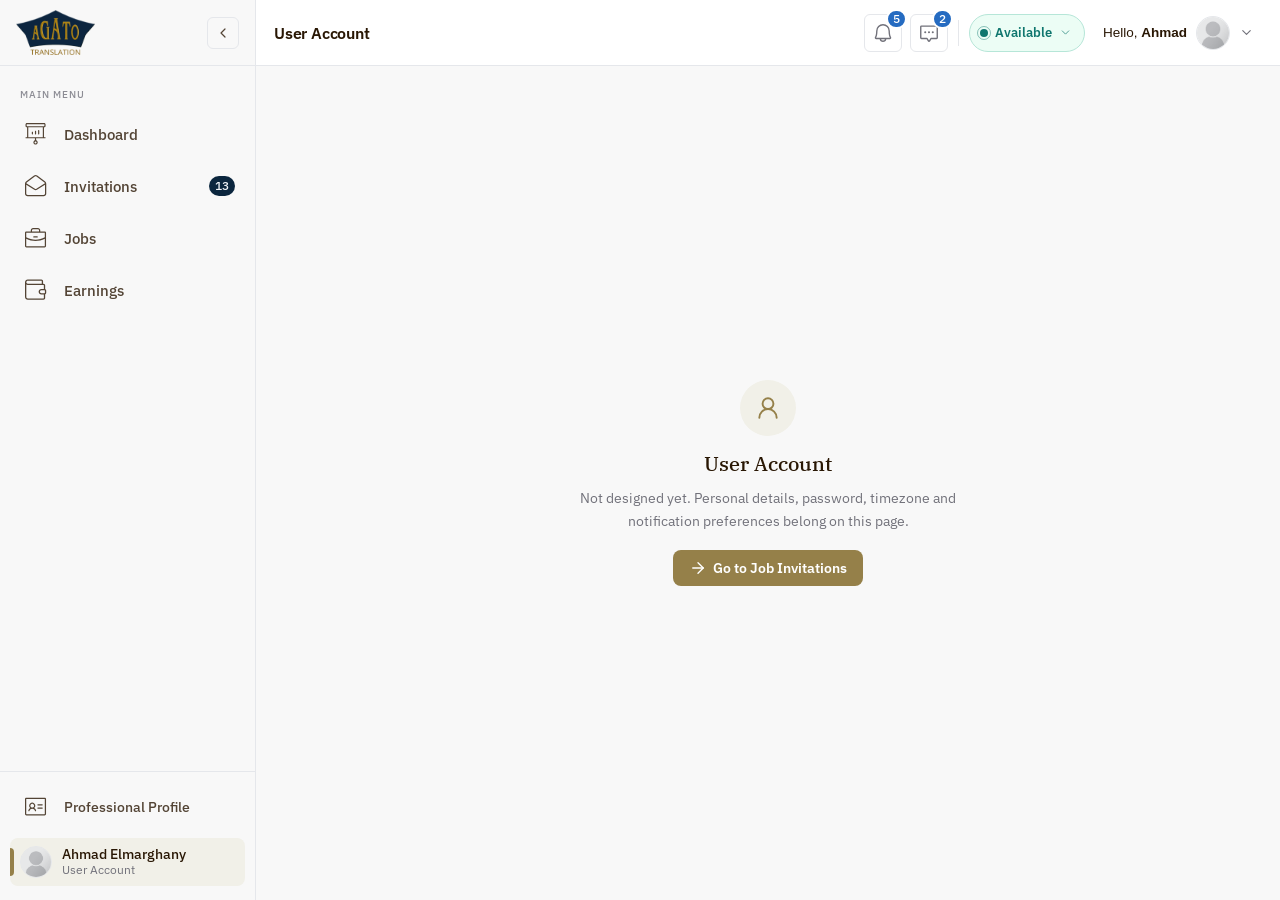
==== account.html @ 2b9f17f1 "first commit" ====
<!DOCTYPE html>
<html lang="en">
<head>
  <meta charset="utf-8">
  <meta name="viewport" content="width=device-width, initial-scale=1">
  <title>User Account · Resource Portal</title>
  <link rel="icon" href="assets/img/logo.png">

  <link rel="stylesheet" href="assets/css/variables.css">
  <link rel="stylesheet" href="assets/css/base.css">
  <link rel="stylesheet" href="assets/css/sidebar.css">
  <link rel="stylesheet" href="assets/css/topbar.css">
  <link rel="stylesheet" href="assets/css/logout-modal.css">
</head>
<body>

  <!-- Sidebar + topbar + modals are injected here by assets/js/layout.js -->
  <div id="rp-layout" data-page="account" data-title="User Account"></div>

  <main class="rp-page">
    <div class="rp-stub">
      <span class="rp-stub-icon">
        <span data-rp-icon="account"></span>
      </span>
      <h1 class="rp-stub-title">User Account</h1>
      <p class="rp-stub-note">Not designed yet. Personal details, password, timezone and notification preferences belong on this page.</p>
      <a class="rp-stub-link" href="invitations.html">
        <span data-rp-icon="arrow-right"></span>
        Go to Job Invitations
      </a>
    </div>
  </main>

  <script src="assets/js/icons.js"></script>
  <script src="assets/js/data.js"></script>
  <script src="assets/js/layout.js"></script>
</body>
</html>
---- assets/css/variables.css ----
/* ============================================================
    DESIGN TOKENS
    ============================================================
    All design decisions live here as CSS custom properties.
    Naming convention: --{category}-{variant}
    Categories:
    color-*       → raw palette (brand, neutral, semantic)
    layout-*      → structural measurements (widths, heights)
    radius-*      → border-radius scale
    shadow-*      → box-shadow scale
    transition-*  → animation timing
    font-*        → typography tokens
    ============================================================ */
:root {
/* ── Layout dimensions ──────────────────────────────────── */
--layout-cu_sidebar-width: 256px;
--layout-cu_sidebar-collapsed-width: 72px;
--layout-cu_topbar-height: 66px;
--tabs-h: 48px;

/* ── Brand colors ───────────────────────────────────────── */
--color-brand-navy: #0b263e; /* Primary brand, used for hero gradients */
--color-brand-navy-hover: #123a5c; /* Primary brand, used for hero gradients */
--color-brand-gold: #958049; /* CTA buttons, active link text */
--color-brand-gold-hover: #A8904A; /* Gold on hover */


/* ── Neutral / surface colors ───────────────────────────── */
--color-surface-page: #F8F8F8; /* Page background */
--color-surface-subtle: #f1f0e8; /* Hover backgrounds, secondary surfaces */
--color-surface-inset: #F8F8F8; /*  inner wells, inputs, or filled container backgrounds */
--color-surface-gold-pale: #F5F0E8; /*  inner wells, inputs, or filled container backgrounds */
--color-surface-cu_topbar: #ffffff; /* cu_topbar background */
--color-surface-white: #ffffff; /* Cards, dropdowns */
--gold-pale:   #F5F0E8; /* Bill */

/* ── Text colors ────────────────────────────────────────── */
--color-text-primary: #291704; /* Default body text */
--color-text-secondary: #71717a; /* Labels, helper text */
--color-text-muted: rgba(41, 23, 4, 0.8); /* cu_sidebar nav text */
--color-text-inverse: #f1f5f9; /* Text on dark surfaces */

/* ── Border colors ──────────────────────────────────────── */
--color-border: #e5e7eb; /* cu_sidebar, cu_topbar, card borders */
--color-border-hover: #f1f0e8; /* Borders on interactive hover states */
--gold-border: #D4C49A;
--color-divider: #ededed; /* Hairline inside a filled control (pill dividers) */

/* ── Form fields ───────────────────────────────────────── */
--field-h: 48px; /* Inputs, selects, pills, primary buttons */
--field-radius: 16px; /* Matches --radius-lg, kept separate so field shape can move alone */
--field-gap: 18px; /* Column gap between fields on one row */
--color-text-placeholder: #bdbcb0; /* Empty input / select text */
--focus-ring-gold: 0 0 0 3px rgba(149, 128, 73, 0.15); /* Focus ring on a field */
--focus-ring-navy: 0 0 0 3px rgba(11, 38, 62, 0.28); /* Focus ring on a navy CTA */

/* ── Semantic / status colors ───────────────────────────── */
--color-status-danger: #dc2626; /* Destructive actions (logout, delete) */
--color-status-danger-bg: #fef2f2; /* Danger item hover background */
--color-status-danger-hover: #fef2f2;
--color-status-success: #06890e; /* Positive values (credit balance) */
--color-status-warning: #b45309; /* Non-blocking warnings (toasts, hints) */
--color-status-warning-bg: #fffbeb; /* Warning item background */
--color-status-notification: #256bc1; /* Notification badge dot */
--color-link: #416791; /* Notification badge dot */

/* ── Avatar gradient ─────────────────────────────────────
    Split into two stops for easier theming                  */
--color-avatar-gradient-from: #f5f0e8;
--color-avatar-gradient-to: #d4c49a;

/* ── Radius scale ────────────────────────────────────────── */
--radius-xs: 6px; /* Buttons */
--radius-sm: 8px; /* small elements */
--radius-md: 12px; /* Cards, nav items */
--radius-lg: 16px; /* Larger cards */
--radius-full: 999px; /* Circles (avatar) */

/* ── Shadow scale ────────────────────────────────────────── */
--shadow-sm: 0 1px 2px rgba(12, 37, 63, 0.15);
--shadow-md:
    0 4px 12px rgba(12, 37, 63, 0.15), 0 2px 4px rgba(12, 37, 63, 0.1);
--shadow-lg: 0 10px 40px rgba(12, 37, 63, 0.2);
--shadow-pop: 0 18px 44px rgba(34, 30, 27, .18), 0 0 0 1px rgba(34, 30, 27, .05); /* Detached popups: select2 panel, flatpickr calendar, modal tooltip */

/* ── Animation ───────────────────────────────────────────── */
--transition-base: 0.28s cubic-bezier(0.4, 0, 0.2, 1);
--transition-fast: 0.15s ease;

/* ── Typography ──────────────────────────────────────────── */
--font-body: "IBM Plex Sans", sans-serif;
--font-heading: "IBM Plex Serif", serif;
}

/* Bootstrap re-declares body's font-family  */
html:root {
    --bs-font-sans-serif: var(--font-body);
}

/* ============================================================
    FONTS
    ============================================================ */
@font-face {
    font-family: 'IBM Plex Sans';
    src: url('../fonts/IBM_Plex_Sans/IBMPlexSansVar-Roman.woff2') format('woff2');
    font-weight: 100 700;
    font-stretch: 85% 100%;
    font-style: normal;
    font-display: swap;
}

@font-face {
    font-family: 'IBM Plex Serif';
    src: url('../fonts/IBM_Plex_Serif/IBMPlexSerif-Medium.woff2') format('woff2');
    font-weight: 500;
    font-style: normal;
    font-display: swap; /* Critical for performance */
}

/* ============================================================
    RESET & BASE
    ============================================================ */
*,
*::before,
*::after {
box-sizing: border-box;
margin: 0;
padding: 0;
}

body {
font-family: var(--font-body);
background: var(--color-surface-page);
color: var(--color-text-primary);
min-height: 100vh;
overflow-x: hidden;
}
---- assets/css/base.css ----
/* ============================================================
   BASE — app shell for the Resource Portal preview
   Sidebar is fixed on the left, topbar fixed on top; the body
   is padded out of their way so page content never sits under
   either one.
   ============================================================ */

body {
    padding-left: var(--layout-cu_sidebar-width);
    padding-top: var(--layout-cu_topbar-height);
    transition: padding-left var(--transition-base);
}

body.rp-sidebar-collapsed {
    padding-left: var(--layout-cu_sidebar-collapsed-width);
}

@media (max-width: 767px) {
    body {
        padding-left: 0 !important;
    }
}

/* Locks scrolling behind the mobile drawer and modals */
body.rp-no-scroll {
    overflow: hidden;
}

.rp-page {
    display: flex;
    flex-direction: column;
    min-height: calc(100vh - var(--layout-cu_topbar-height));
    min-width: 0;
}

/* ── Icons ─────────────────────────────────────────────────
   Size only. Stroke weight, caps and joins stay on the pasted
   SVG's own attributes, so an icon dropped into icons.js keeps
   the weight it was drawn at. Colour is already currentColor by
   the time it gets here — icons.js rewrites it. */
.preview-icon {
    width: 18px;
    height: 18px;
    flex-shrink: 0;
}

/* A placeholder is only a hook for the SVG icons.js puts inside it */
[data-rp-icon] {
    display: inline-flex;
    line-height: 0;
}

/* ── Focus ───────────────────────────────────────────────── */
:focus-visible {
    outline: 2px solid var(--color-brand-gold);
    outline-offset: 2px;
}

/* ── Scrollbars ──────────────────────────────────────────── */
* {
    scrollbar-width: thin;
    scrollbar-color: #d7d5cc transparent;
}

*::-webkit-scrollbar {
    width: 8px;
    height: 8px;
}

*::-webkit-scrollbar-track {
    background: transparent;
}

*::-webkit-scrollbar-thumb {
    background: #d7d5cc;
    border-radius: 99px;
}

*::-webkit-scrollbar-thumb:hover {
    background: #bdbbb0;
}

/* ── Page head (title + summary line above the toolbar) ──── */
.rp-page-head {
    display: flex;
    align-items: center;
    justify-content: space-between;
    gap: 16px;
    padding: 0 18px;
    height: 53px;
    background: var(--color-surface-white);
    border-bottom: 1px solid var(--color-border);
    overflow-x: auto;
    overflow-y: hidden;
}

.rp-page-head::-webkit-scrollbar {
    height: 0;
}

/* ── Segmented status filter ─────────────────────────────── */
.rp-segmented {
    display: flex;
    align-items: center;
    gap: 2px;
    padding: 3px;
    background: var(--color-surface-inset);
    border: 1px solid var(--color-border);
    border-radius: var(--radius-sm);
}

.rp-segment {
    display: inline-flex;
    align-items: center;
    gap: 6px;
    height: 28px;
    padding: 0 10px;
    border: 0;
    border-radius: var(--radius-xs);
    background: transparent;
    font-family: var(--font-body);
    font-size: 13px;
    font-weight: 500;
    color: var(--color-text-secondary);
    white-space: nowrap;
    cursor: pointer;
    transition: background var(--transition-fast), color var(--transition-fast);
}

.rp-segment:hover {
    background: var(--color-surface-subtle);
    color: var(--color-text-primary);
}

.rp-segment.is-active {
    background: var(--color-surface-white);
    color: var(--color-text-primary);
    box-shadow: var(--shadow-sm);
}

.rp-segment-count {
    display: inline-flex;
    align-items: center;
    justify-content: center;
    min-width: 19px;
    height: 18px;
    padding: 0 5px;
    border-radius: 99px;
    background: var(--color-surface-subtle);
    font-size: 11px;
    font-weight: 600;
    color: var(--color-text-secondary);
    line-height: 1;
}

.rp-segment.is-active .rp-segment-count {
    background: var(--color-brand-gold);
    color: #fff;
}

/* ── Toast ───────────────────────────────────────────────── */
.rp-toast-stack {
    position: fixed;
    right: 20px;
    bottom: 20px;
    z-index: 9998;
    display: flex;
    flex-direction: column;
    gap: 8px;
    pointer-events: none;
}

.rp-toast {
    display: flex;
    align-items: center;
    gap: 10px;
    min-width: 260px;
    max-width: 360px;
    padding: 12px 14px;
    border-radius: var(--radius-sm);
    border: 1px solid var(--color-border);
    background: var(--color-surface-white);
    box-shadow: var(--shadow-lg);
    font-size: 13px;
    font-weight: 500;
    color: var(--color-text-primary);
    animation: rp-toast-in 0.22s ease;
}

.rp-toast.is-leaving {
    animation: rp-toast-out 0.2s ease forwards;
}

.rp-toast--success {
    color: var(--color-status-success);
}

.rp-toast--danger {
    color: var(--color-status-danger);
}

.rp-toast--info {
    color: var(--color-link);
}

.rp-toast span {
    color: var(--color-text-primary);
}

@keyframes rp-toast-in {
    from {
        opacity: 0;
        transform: translateY(10px);
    }

    to {
        opacity: 1;
        transform: translateY(0);
    }
}

@keyframes rp-toast-out {
    to {
        opacity: 0;
        transform: translateY(10px);
    }
}

@media (max-width: 480px) {
    .rp-toast-stack {
        right: 12px;
        left: 12px;
        bottom: 12px;
    }

    .rp-toast {
        min-width: 0;
        max-width: none;
    }
}

/* ── Demo banner ─────────────────────────────────────────── */
.rp-demo-note {
    display: flex;
    align-items: center;
    gap: 8px;
    padding: 7px 18px;
    background: var(--color-surface-gold-pale);
    border-bottom: 1px solid var(--gold-border);
    font-size: 12.5px;
    color: var(--color-text-primary);
}

.rp-demo-note svg {
    color: var(--color-brand-gold);
    width: 15px;
    height: 15px;
}

.rp-demo-note strong {
    font-weight: 600;
}

/* ── Stub pages (Dashboard / Jobs / Earnings / …) ─────────── */
.rp-stub {
    flex: 1;
    display: flex;
    flex-direction: column;
    align-items: center;
    justify-content: center;
    gap: 10px;
    padding: 60px 24px;
    text-align: center;
}

.rp-stub-icon {
    display: flex;
    align-items: center;
    justify-content: center;
    width: 56px;
    height: 56px;
    border-radius: var(--radius-full);
    background: var(--color-surface-subtle);
    color: var(--color-brand-gold);
    margin-bottom: 4px;
}

.rp-stub-icon svg {
    width: 26px;
    height: 26px;
}

.rp-stub-title {
    font-family: var(--font-heading);
    font-size: 20px;
    font-weight: 500;
    color: var(--color-text-primary);
}

.rp-stub-note {
    font-size: 14px;
    color: var(--color-text-secondary);
    max-width: 420px;
    line-height: 1.6;
}

.rp-stub-link {
    margin-top: 8px;
    display: inline-flex;
    align-items: center;
    gap: 6px;
    padding: 9px 16px;
    border-radius: var(--radius-sm);
    background: var(--color-brand-gold);
    color: #fff;
    font-size: 13.5px;
    font-weight: 600;
    text-decoration: none;
}

.rp-stub-link:hover {
    background: var(--color-brand-gold-hover);
    color: #fff;
    text-decoration: none;
}

/* ── Visually hidden ─────────────────────────────────────── */
.rp-sr-only {
    position: absolute;
    width: 1px;
    height: 1px;
    padding: 0;
    margin: -1px;
    overflow: hidden;
    clip: rect(0, 0, 0, 0);
    white-space: nowrap;
    border: 0;
}
---- assets/css/sidebar.css ----
/* ============================================================
   BLOCK: rp-sidebar
   Fixed navigation rail. Three states:
   expanded (desktop default) · collapsed (icon rail) · drawer (mobile)
   ============================================================ */
.rp-sidebar {
    position: fixed;
    top: 0;
    left: 0;
    bottom: 0;
    width: var(--layout-cu_sidebar-width);
    background: var(--color-surface-inset);
    border-right: 1px solid var(--color-border);
    display: flex;
    flex-direction: column;
    z-index: 1000;
    overflow: hidden;
    transition:
        width var(--transition-base),
        transform var(--transition-base);
}

.rp-sidebar--collapsed {
    width: var(--layout-cu_sidebar-collapsed-width);
}

@media (max-width: 767px) {
    .rp-sidebar {
        width: var(--layout-cu_sidebar-width) !important;
        transform: translateX(-100%);
    }

    .rp-sidebar--open {
        transform: translateX(0);
        box-shadow: var(--shadow-lg);
    }

    .rp-sidebar__nav-item-tooltip {
        display: none !important;
    }
}

/* ── Header: logo + collapse toggle ──────────────────────── */
.rp-sidebar__header {
    display: flex;
    align-items: center;
    justify-content: space-between;
    gap: 8px;
    padding: 0 16px;
    min-height: var(--layout-cu_topbar-height);
    border-bottom: 1px solid var(--color-border);
    flex-shrink: 0;
}

.rp-sidebar__logo {
    display: flex;
    align-items: center;
    overflow: hidden;
    line-height: 0;
}

.rp-sidebar__logo-image {
    max-width: 104px;
    max-height: 46px;
    transition: max-width var(--transition-base);
}

/* Collapsed: the logo takes the toggle's slot, centred in the rail.
   Expanding again happens from the topbar button. */
.rp-sidebar--collapsed .rp-sidebar__header {
    justify-content: center;
    padding: 0 8px;
}

.rp-sidebar--collapsed .rp-sidebar__logo-image {
    max-width: 52px;
    max-height: 34px;
}

.rp-sidebar--collapsed .rp-sidebar__collapse-btn {
    display: none;
}

.rp-sidebar__collapse-btn {
    background: rgba(255, 255, 255, 0.07);
    border: 1px solid var(--color-border);
    border-radius: var(--radius-xs);
    width: 32px;
    height: 32px;
    padding: 0;
    display: flex;
    align-items: center;
    justify-content: center;
    cursor: pointer;
    flex-shrink: 0;
    color: var(--color-text-muted);
    transition:
        background var(--transition-base),
        border-color var(--transition-base),
        color var(--transition-base);
}

.rp-sidebar__collapse-btn:hover {
    background: var(--color-surface-subtle);
    border-color: var(--color-border-hover);
    color: var(--color-text-primary);
}

.rp-sidebar__collapse-btn svg {
    width: 16px;
    height: 16px;
}

/* ── Nav ─────────────────────────────────────────────────── */
.rp-sidebar__nav {
    flex: 1;
    padding: 12px 10px;
    display: flex;
    flex-direction: column;
    gap: 2px;
    overflow-y: auto;
    overflow-x: hidden;
}

.rp-sidebar__nav-section-label {
    font-size: 10px;
    font-weight: 500;
    letter-spacing: 1px;
    text-transform: uppercase;
    color: rgba(113, 113, 122, 0.8);
    padding: 10px 10px 6px;
    white-space: nowrap;
}

.rp-sidebar--collapsed .rp-sidebar__nav-section-label {
    display: none;
}

/* ── Nav item ────────────────────────────────────────────── */
.rp-sidebar__nav-item {
    display: flex;
    align-items: center;
    gap: 12px;
    padding: 9px 10px;
    border-radius: var(--radius-sm);
    text-decoration: none;
    color: var(--color-text-muted);
    font-size: 15px;
    font-weight: 500;
    white-space: nowrap;
    cursor: pointer;
    position: relative;
    transition:
        background var(--transition-base),
        color var(--transition-base),
        padding var(--transition-base);
}

.rp-sidebar__nav-item:hover {
    background: var(--color-surface-subtle);
    color: var(--color-brand-navy);
    text-decoration: none;
}

.rp-sidebar__nav-item--active {
    background: var(--color-surface-subtle);
}

/* Gold marker on the active item */
.rp-sidebar__nav-item--active::before {
    content: "";
    position: absolute;
    left: 0;
    top: 20%;
    bottom: 20%;
    width: 3.5px;
    background: var(--color-brand-navy-hover);
    border-radius: 0 999px 999px 0;
}

.rp-sidebar__nav-item--active,
.rp-sidebar__nav-item--active .rp-sidebar__nav-item-label {
    color: var(--color-brand-navy);
}

.rp-sidebar--collapsed .rp-sidebar__nav-item {
    justify-content: center;
    padding: 10px 0;
    gap: 0;
}


/* Two weights are stacked on top of each other and one is always
   hidden: outline while the item is inactive, solid once it is the
   page you are on. */
.rp-sidebar__nav-item-icon {
    position: relative;
    width: 32px;
    height: 32px;
    flex-shrink: 0;
    display: flex;
    align-items: center;
    justify-content: center;
}

.rp-sidebar__nav-item-icon svg {
    position: absolute;
    width: 22px;
    height: 22px;
    transition: opacity var(--transition-fast);
}

.rp-sidebar__nav-item-icon--filled {
    opacity: 0;
}

.rp-sidebar__nav-item--active .rp-sidebar__nav-item-icon--outline {
    opacity: 0;
}

.rp-sidebar__nav-item--active .rp-sidebar__nav-item-icon--filled {
    opacity: 1;
}


.rp-sidebar__nav-item-label {
    flex: 1;
    min-width: 0;
    overflow: hidden;
    text-overflow: ellipsis;
}

.rp-sidebar--collapsed .rp-sidebar__nav-item-label {
    display: none;
}

/* ── Count badge (Invitations) ───────────────────────────── */
.rp-sidebar__nav-item-badge {
    display: inline-flex;
    align-items: center;
    justify-content: center;
    min-width: 21px;
    height: 20px;
    padding: 0 6px;
    border-radius: 99px;
    background: var(--color-brand-navy);
    color: var(--color-text-inverse);
    font-size: 12px;
    font-weight: 500;
    line-height: 1;
    flex-shrink: 0;
}

/* Collapsed: the badge shrinks to a dot pinned on the icon */
.rp-sidebar--collapsed .rp-sidebar__nav-item-badge {
    position: absolute;
    top: 5px;
    right: -8px;
    min-width: 17px;
    height: 17px;
    padding: 0 4px;
    font-size: 12px;
    border: 1.5px solid var(--color-surface-inset);
}

/* ── Tooltip (collapsed only) ────────────────────────────────
   position: fixed, not absolute: the rail clips its overflow and
   the nav scrolls, so an absolute tooltip would be cut off. A
   fixed box is laid out against the viewport and escapes both. */
.rp-sidebar__nav-item-tooltip {
    position: fixed;
    left: calc(var(--layout-cu_sidebar-collapsed-width) + 8px);
    background: var(--color-surface-subtle);
    border: 1px solid var(--color-border);
    color: var(--color-text-primary);
    font-size: 12px;
    font-weight: 600;
    padding: 5px 10px;
    border-radius: 7px;
    white-space: nowrap;
    pointer-events: none;
    opacity: 0;
    z-index: 1200;
    box-shadow: var(--shadow-sm);
    transition: opacity var(--transition-fast);
}

.rp-sidebar--collapsed .rp-sidebar__nav-item:hover .rp-sidebar__nav-item-tooltip,
.rp-sidebar--collapsed .rp-sidebar__nav-item:focus-visible .rp-sidebar__nav-item-tooltip {
    opacity: 1;
}

/* ── Footer: professional profile + account ──────────────── */
.rp-sidebar__footer {
    padding: 10px 10px 14px;
    border-top: 1px solid var(--color-border);
    display: flex;
    flex-direction: column;
    gap: 2px;
    flex-shrink: 0;
}

.rp-sidebar__footer .rp-sidebar__nav-item {
    font-size: 14px;
}

/* ── Account row ─────────────────────────────────────────── */
.rp-sidebar__account {
    display: flex;
    align-items: center;
    gap: 10px;
    margin-top: 4px;
    padding: 8px 10px;
    border-radius: var(--radius-sm);
    text-decoration: none;
    cursor: pointer;
    position: relative;
    transition: background var(--transition-base);
}

.rp-sidebar__account:hover {
    background: var(--color-surface-subtle);
    text-decoration: none;
}

.rp-sidebar__account--active {
    background: var(--color-surface-subtle);
}

.rp-sidebar__account--active::before {
    content: "";
    position: absolute;
    left: 0;
    top: 20%;
    bottom: 20%;
    width: 3.5px;
    background: var(--color-brand-gold);
    border-radius: 0 999px 999px 0;
}

.rp-sidebar__account-avatar {
    width: 32px;
    height: 32px;
    border-radius: var(--radius-full);
    object-fit: cover;
    flex-shrink: 0;
    background: var(--color-surface-subtle);
    border: 1px solid var(--color-border);
}

.rp-sidebar__account-text {
    min-width: 0;
    line-height: 1.25;
}

.rp-sidebar__account-name {
    display: block;
    font-size: 13.5px;
    font-weight: 500;
    color: var(--color-text-primary);
    white-space: nowrap;
    overflow: hidden;
    text-overflow: ellipsis;
}

.rp-sidebar__account-role {
    display: block;
    font-size: 11.5px;
    color: var(--color-text-secondary);
    white-space: nowrap;
    overflow: hidden;
    text-overflow: ellipsis;
}

.rp-sidebar--collapsed .rp-sidebar__account {
    justify-content: center;
    padding: 8px 0;
    gap: 0;
}

.rp-sidebar--collapsed .rp-sidebar__account-text {
    display: none;
}

/* ── Mobile scrim ────────────────────────────────────────── */
.rp-sidebar-overlay {
    display: none;
    position: fixed;
    inset: 0;
    background: rgba(11, 38, 62, 0.45);
    backdrop-filter: blur(3px);
    -webkit-backdrop-filter: blur(3px);
    z-index: 999;
}

.rp-sidebar-overlay--visible {
    display: block;
}
---- assets/css/topbar.css ----
/* ============================================================
   BLOCK: rp-topbar
   Fixed bar across the content area. Its left edge tracks the
   sidebar width.
   ============================================================ */
.rp-topbar {
    position: fixed;
    top: 0;
    left: var(--layout-cu_sidebar-width);
    right: 0;
    height: var(--layout-cu_topbar-height);
    background: var(--color-surface-cu_topbar);
    border-bottom: 1px solid var(--color-border);
    display: flex;
    align-items: center;
    justify-content: space-between;
    gap: 12px;
    padding: 0 18px;
    z-index: 900;
    transition: left var(--transition-base);
}

body.rp-sidebar-collapsed .rp-topbar {
    left: var(--layout-cu_sidebar-collapsed-width);
}

@media (max-width: 767px) {
    .rp-topbar {
        left: 0 !important;
        padding: 0 12px;
    }
}

/* ── Left: burger / expand / title ───────────────────────── */
.rp-topbar__left {
    display: flex;
    align-items: center;
    gap: 10px;
    min-width: 0;
}

.rp-topbar__burger-btn,
.rp-topbar__expand-btn {
    display: none;
    background: rgba(255, 255, 255, 0.07);
    border: 1px solid var(--color-border);
    border-radius: var(--radius-xs);
    width: 34px;
    height: 34px;
    padding: 0;
    align-items: center;
    justify-content: center;
    cursor: pointer;
    flex-shrink: 0;
    color: var(--color-text-muted);
    transition:
        background var(--transition-base),
        border-color var(--transition-base),
        color var(--transition-base);
}

.rp-topbar__burger-btn:hover,
.rp-topbar__expand-btn:hover {
    background: var(--color-surface-subtle);
    border-color: var(--color-border-hover);
    color: var(--color-text-primary);
}

body.rp-sidebar-collapsed .rp-topbar__expand-btn {
    display: flex;
}

@media (max-width: 767px) {
    .rp-topbar__burger-btn {
        display: flex;
    }

    body.rp-sidebar-collapsed .rp-topbar__expand-btn {
        display: none;
    }
}

.rp-topbar__page-title {
    font-size: 16px;
    font-weight: 600;
    color: var(--color-text-primary);
    letter-spacing: -0.2px;
    white-space: nowrap;
    overflow: hidden;
    text-overflow: ellipsis;
}

/* ── Right cluster ───────────────────────────────────────── */
.rp-topbar__right {
    display: flex;
    align-items: center;
    gap: 8px;
}

.rp-topbar__icon-btn {
    background: none;
    border: 1px solid var(--color-border);
    border-radius: var(--radius-xs);
    width: 38px;
    height: 38px;
    padding: 0;
    display: flex;
    align-items: center;
    justify-content: center;
    cursor: pointer;
    color: var(--color-text-secondary);
    position: relative;
    transition:
        background var(--transition-base),
        border-color var(--transition-base),
        color var(--transition-base);
}

.rp-topbar__icon-btn:hover {
    background: var(--color-surface-subtle);
    border-color: var(--color-border-hover);
    color: var(--color-text-primary);
}

.rp-topbar__icon-btn svg {
    width: 22px;
    height: 22px;
}

/* Count badge on an icon button */
.rp-topbar__icon-badge {
    font-family: var(--font-body);
    position: absolute;
    top: -6px;
    right: -6px;
    min-width: 18px;
    height: 20px;
    padding: 0 5px;
    border-radius: 99px;
    background: var(--color-status-notification);
    border: 2px solid var(--color-surface-cu_topbar);
    color: #fff;
    font-size: 12px;
    font-weight: 500;
    line-height: 1;
    display: flex;
    align-items: center;
    justify-content: center;
}

.rp-topbar__divider {
    width: 1px;
    height: 26px;
    background: var(--color-border);
    margin: 0 2px;
}

@media (max-width: 600px) {
    .rp-topbar__divider {
        display: none;
    }

    .rp-topbar__icon-btn {
        width: 34px;
        height: 34px;
    }
}

/* ============================================================
   BLOCK: rp-availability
   Replaces the old text + pencil. The state is the control:
   one tinted pill that names the state, carries its colour and
   opens the availability modal.
   ============================================================ */
.rp-availability {
    display: inline-flex;
    align-items: center;
    gap: 7px;
    height: 38px;
    padding: 0 12px 0 10px;
    border-radius: 99px;
    border: 1px solid var(--av-border);
    background: var(--av-bg);
    color: var(--av-color);
    font-family: var(--font-body);
    font-size: 13px;
    font-weight: 600;
    cursor: pointer;
    white-space: nowrap;
    transition:
        background var(--transition-fast),
        border-color var(--transition-fast),
        box-shadow var(--transition-fast);
}

.rp-availability:hover {
    box-shadow: var(--shadow-sm);
    border-color: var(--av-color);
}

.rp-availability:active {
    transform: scale(0.98);
}

/* The dot is the state; a soft halo makes "Available" read as live */
.rp-availability__dot {
    position: relative;
    width: 8px;
    height: 8px;
    border-radius: 50%;
    background: var(--av-color);
    flex-shrink: 0;
}

.rp-availability--AV .rp-availability__dot::after {
    content: "";
    position: absolute;
    inset: -3px;
    border-radius: 50%;
    border: 1px solid var(--av-color);
    opacity: 0.45;
    animation: rp-av-pulse 2s ease-out infinite;
}

@keyframes rp-av-pulse {
    0% {
        transform: scale(0.7);
        opacity: 0.6;
    }

    100% {
        transform: scale(1.5);
        opacity: 0;
    }
}

@media (prefers-reduced-motion: reduce) {
    .rp-availability--AV .rp-availability__dot::after {
        animation: none;
    }
}

.rp-availability__caret {
    width: 13px;
    height: 13px;
    opacity: 0.7;
}

/* State variants */
.rp-availability--AV {
    --av-color: #0f766e;
    --av-bg: #ecfdf5;
    --av-border: #b6e6d8;
}

.rp-availability--BS {
    --av-color: #b45309;
    --av-bg: #fffbeb;
    --av-border: #f2ddad;
}

.rp-availability--NA {
    --av-color: #6b7280;
    --av-bg: #f4f4f5;
    --av-border: #e0e0e4;
}

/* Below 900px the label goes; the dot alone still reads as state */
@media (max-width: 900px) {
    .rp-availability__label,
    .rp-availability__caret {
        display: none;
    }

    .rp-availability {
        width: 38px;
        padding: 0;
        justify-content: center;
        border-radius: var(--radius-xs);
    }
}

/* ============================================================
   BLOCK: rp-profile
   Trigger ("Hello, Ahmad" + avatar) and its flyout menu.
   ============================================================ */
.rp-profile {
    position: relative;
}

.rp-profile__trigger {
    display: flex;
    align-items: center;
    gap: 9px;
    padding: 4px 8px 4px 10px;
    border: 0;
    border-radius: 99px;
    background: none;
    cursor: pointer;
    text-align: left;
    transition: background var(--transition-base);
}

.rp-profile__trigger:hover {
    background: var(--color-surface-subtle);
}

.rp-profile__greeting {
    font-size: 13.5px;
    font-weight: 500;
    color: var(--color-text-primary);
    white-space: nowrap;
}

.rp-profile__greeting strong {
    font-weight: 600;
}

.rp-profile__avatar {
    width: 34px;
    height: 34px;
    border-radius: var(--radius-full);
    object-fit: cover;
    flex-shrink: 0;
    background: var(--color-surface-subtle);
    border: 1px solid var(--color-border);
}

.rp-profile__chevron {
    width: 15px;
    height: 15px;
    color: var(--color-text-secondary);
    flex-shrink: 0;
    transition: transform var(--transition-base);
}

.rp-profile--open .rp-profile__chevron {
    transform: rotate(180deg);
}

@media (max-width: 600px) {
    .rp-profile__greeting,
    .rp-profile__chevron {
        display: none;
    }

    .rp-profile__trigger {
        padding: 2px;
    }
}

/* ── Menu ────────────────────────────────────────────────── */
.rp-profile__menu {
    position: absolute;
    top: calc(100% + 10px);
    right: 0;
    width: 296px;
    background: var(--color-surface-white);
    border: 1px solid var(--color-border);
    border-radius: var(--radius-md);
    box-shadow: var(--shadow-lg);
    padding: 6px;
    display: none;
    z-index: 1100;
    animation: rp-dropdown-enter 0.18s ease;
}

.rp-profile--open .rp-profile__menu {
    display: block;
}

@keyframes rp-dropdown-enter {
    from {
        opacity: 0;
        transform: translateY(-6px);
    }

    to {
        opacity: 1;
        transform: translateY(0);
    }
}

@media (max-width: 380px) {
    .rp-profile__menu {
        width: calc(100vw - 24px);
        right: -6px;
    }
}

/* ── Menu identity header ────────────────────────────────── */
.rp-profile__identity {
    display: flex;
    align-items: center;
    gap: 11px;
    padding: 10px 12px 12px;
    border-bottom: 1px solid var(--color-border);
    margin-bottom: 6px;
}

.rp-profile__identity-avatar {
    width: 44px;
    height: 44px;
    border-radius: var(--radius-full);
    object-fit: cover;
    flex-shrink: 0;
    border: 1px solid var(--color-border);
}

.rp-profile__identity-text {
    min-width: 0;
}

.rp-profile__identity-name {
    font-size: 14px;
    font-weight: 600;
    color: var(--color-text-primary);
    line-height: 1.3;
    white-space: nowrap;
    overflow: hidden;
    text-overflow: ellipsis;
}

.rp-profile__identity-meta {
    display: flex;
    align-items: center;
    gap: 6px;
    margin-top: 3px;
    flex-wrap: wrap;
}

.rp-profile__id-chip {
    display: inline-flex;
    align-items: center;
    padding: 1px 7px;
    border-radius: 99px;
    background: var(--color-surface-gold-pale);
    border: 1px solid var(--gold-border);
    color: var(--color-brand-gold);
    font-size: 11px;
    font-weight: 600;
    letter-spacing: 0.2px;
}

.rp-profile__since {
    font-size: 11.5px;
    color: var(--color-text-secondary);
}

/* ── Balance ─────────────────────────────────────────────── */
.rp-profile__balance {
    display: flex;
    align-items: center;
    justify-content: space-between;
    gap: 10px;
    margin: 0 6px 6px;
    padding: 10px 12px;
    border-radius: var(--radius-sm);
    background: var(--color-surface-inset);
    border: 1px solid var(--color-border);
}

.rp-profile__balance-label {
    display: flex;
    align-items: center;
    gap: 7px;
    font-size: 12px;
    color: var(--color-text-secondary);
}

.rp-profile__balance-label svg {
    width: 15px;
    height: 15px;
    color: var(--color-brand-gold);
}

.rp-profile__balance-value {
    font-size: 14px;
    font-weight: 600;
    color: var(--color-status-success);
    white-space: nowrap;
}

.rp-profile__balance-sub {
    display: block;
    font-size: 10.5px;
    font-weight: 400;
    color: var(--color-text-secondary);
    text-align: right;
}

/* ── Menu rows ───────────────────────────────────────────── */
.rp-profile__item {
    display: flex;
    align-items: center;
    gap: 10px;
    width: 100%;
    padding: 9px 12px;
    border: 0;
    background: none;
    border-radius: var(--radius-sm);
    font-family: var(--font-body);
    font-size: 13.5px;
    font-weight: 500;
    color: var(--color-text-primary);
    text-align: left;
    text-decoration: none;
    cursor: pointer;
    transition: background var(--transition-base);
}

.rp-profile__item:hover {
    background: var(--color-surface-subtle);
    color: var(--color-text-primary);
    text-decoration: none;
}

.rp-profile__item svg {
    width: 17px;
    height: 17px;
    color: var(--color-text-secondary);
}

.rp-profile__item--danger {
    color: var(--color-status-danger);
}

.rp-profile__item--danger svg {
    color: var(--color-status-danger);
}

.rp-profile__item--danger:hover {
    background: var(--color-status-danger-bg);
    color: var(--color-status-danger);
}

.rp-profile__item-caret {
    margin-left: auto;
    transition: transform var(--transition-fast);
}

.rp-profile__help.is-open .rp-profile__item-caret {
    transform: rotate(180deg);
}

/* ── Help submenu ────────────────────────────────────────── */
.rp-profile__submenu {
    display: none;
    padding: 2px 0 4px 26px;
}

.rp-profile__help.is-open .rp-profile__submenu {
    display: block;
}

.rp-profile__subitem {
    display: flex;
    align-items: center;
    gap: 8px;
    padding: 7px 12px;
    border-radius: var(--radius-sm);
    font-size: 13px;
    color: var(--color-text-secondary);
    text-decoration: none;
    transition: background var(--transition-base), color var(--transition-base);
}

.rp-profile__subitem:hover {
    background: var(--color-surface-subtle);
    color: var(--color-text-primary);
    text-decoration: none;
}

.rp-profile__subitem svg {
    width: 15px;
    height: 15px;
}

.rp-profile__divider {
    height: 1px;
    background: var(--color-border);
    margin: 5px 0;
}

/* ============================================================
   Availability modal (placeholder — real contents to come)
   ============================================================ */
.rp-modal-backdrop {
    position: fixed;
    inset: 0;
    background: rgba(11, 38, 62, 0.45);
    backdrop-filter: blur(3px);
    -webkit-backdrop-filter: blur(3px);
    display: flex;
    align-items: center;
    justify-content: center;
    padding: 16px;
    z-index: 9990;
    opacity: 0;
    pointer-events: none;
    transition: opacity var(--transition-base);
}

.rp-modal-backdrop.is-open {
    opacity: 1;
    pointer-events: all;
}

.rp-modal {
    width: 100%;
    max-width: 400px;
    background: var(--color-surface-white);
    border-radius: var(--radius-lg);
    box-shadow: var(--shadow-lg);
    padding: 26px 24px 22px;
    text-align: center;
    transform: translateY(14px);
    opacity: 0;
    transition: transform var(--transition-base), opacity var(--transition-base);
}

.rp-modal-backdrop.is-open .rp-modal {
    transform: translateY(0);
    opacity: 1;
}

.rp-modal__icon {
    width: 50px;
    height: 50px;
    margin: 0 auto 16px;
    border-radius: var(--radius-full);
    background: var(--color-surface-subtle);
    color: var(--color-brand-gold);
    display: flex;
    align-items: center;
    justify-content: center;
}

.rp-modal__icon svg {
    width: 24px;
    height: 24px;
}

.rp-modal__title {
    font-size: 18px;
    font-weight: 500;
    color: var(--color-text-primary);
    margin-bottom: 8px;
}

.rp-modal__body {
    font-size: 13.5px;
    line-height: 1.6;
    color: var(--color-text-secondary);
    margin-bottom: 20px;
}

.rp-modal__actions {
    display: flex;
    gap: 10px;
}

.rp-modal__btn {
    flex: 1;
    padding: 10px 16px;
    border-radius: var(--radius-sm);
    border: 1px solid var(--color-border);
    background: var(--color-surface-subtle);
    font-family: var(--font-body);
    font-size: 13.5px;
    font-weight: 500;
    color: var(--color-text-primary);
    cursor: pointer;
    transition: background var(--transition-fast);
}

.rp-modal__btn:hover {
    background: #e8e7df;
}

.rp-modal__btn--primary {
    border-color: var(--color-brand-gold);
    background: var(--color-brand-gold);
    color: #fff;
}

.rp-modal__btn--primary:hover {
    background: var(--color-brand-gold-hover);
}
---- assets/css/logout-modal.css ----
/* ============================================================
MODAL BACKDROP
============================================================ */
.logout-backdrop {
    font-family: var(--font-body);
    position: fixed;
    inset: 0;
    background: rgba(11, 38, 62, 0.45);
    backdrop-filter: blur(3px);
    -webkit-backdrop-filter: blur(3px);
    display: flex;
    align-items: center;
    justify-content: center;
    z-index: 9999;
    padding: 1rem;

    opacity: 0;
    pointer-events: none;
    transition: opacity var(--transition-base);
}

.logout-backdrop.is-open {
    opacity: 1;
    pointer-events: all;
}

/* ============================================================
MODAL PANEL
============================================================ */
.logout-modal {
    background: var(--color-surface-white);
    border-radius: var(--radius-lg);
    box-shadow: var(--shadow-lg);
    width: 100%;
    max-width: 400px;
    padding: 32px 28px 28px;
    position: relative;
    overflow: hidden;

    transform: translateY(16px);
    transition: transform var(--transition-base), opacity var(--transition-base);
    opacity: 0;
}

.logout-backdrop.is-open .logout-modal {
    transform: translateY(0);
    opacity: 1;
}

/* Top accent bar */
/* .logout-modal::before {
    content: "";
    position: absolute;
    top: 0;
    left: 0;
    right: 0;
    height: 3px;
    background: var(--color-status-danger);
} */

/* ── Icon ── */
.logout-modal__icon {
    width: 52px;
    height: 52px;
    border-radius: var(--radius-full);
    background: var(--color-surface-subtle);
    color: var(--color-brand-gold);
    display: flex;
    align-items: center;
    justify-content: center;
    margin: 0 auto 20px;
    flex-shrink: 0;
}

.logout-modal__icon svg {
    width: 26px;
    height: 26px;
    margin-left: 5px;;
}

/* ── Text ── */
.logout-modal__title {
    /* font-family: var(--font-heading); */
    font-size: 20px;
    font-weight: 500;
    color: var(--color-text-primary);
    text-align: center;
    margin-bottom: 8px;
    line-height: 1.3;
}

.logout-modal__body {
    font-size: 14px;
    color: var(--color-text-primary);
    text-align: center;
    font-weight: 400;
    line-height: 1.6;
    opacity: 0.8;
    margin-bottom: 28px;
}

/* ── Divider ── */
.logout-modal__divider {
    height: 1px;
    background: var(--color-border);
    margin: 0 -28px 24px;
}

/* ── Actions ── */
.logout-modal__actions {
    display: flex;
    gap: 10px;
}

@media (max-width: 400px) {
    .logout-modal__actions {
        flex-direction: column-reverse;
    }
}

.logout-btn {
    flex: 1;
    font-family: var(--font-body);
    text-decoration: none;
    text-align: center;
    font-size: 14px;
    font-weight: 500;
    border-radius: var(--radius-sm);
    padding: 10px 16px;
    cursor: pointer;
    border: none;
    transition: background-color var(--transition-fast), color var(--transition-fast), transform var(--transition-fast), box-shadow var(--transition-fast);
    line-height: 1;
}

/* .logout-btn:active {
transform: scale(0.98);
} */

/* Cancel */
.logout-btn--cancel {
    background-color: var(--color-surface-subtle);
    color: var(--color-text-primary);
    border: 1px solid var(--color-border);
}

.logout-btn--cancel:hover {
    background-color: #e8e7df;
    color: var(--color-text-primary);
    border-color: var(--color-border-hover);
}

/* Confirm */
.logout-btn--confirm {
    background-color: var(--color-brand-gold);
    color: #fff;
}

.logout-btn--confirm:hover {
    background-color: var(--color-brand-gold-hover);
    color: #fff;
    text-decoration: none;
    /* box-shadow: 0 2px 8px rgba(220, 38, 38, 0.35); */
}

.logout-btn--confirm svg {
    width: 15px;
    height: 15px;
}

.logout-btn--cancel:active,
.logout-btn--confirm:active {
    transform: scale(0.96);
}


/* ── Close button ── */
.logout-modal__close {
    position: absolute;
    top: 14px;
    right: 14px;
    width: 32px;
    height: 32px;
    padding: 0;
    border-radius: var(--radius-sm);
    background: transparent;
    border: none;
    cursor: pointer;
    display: flex;
    align-items: center;
    justify-content: center;
    color: var(--color-text-secondary);
    transition: background var(--transition-fast), color var(--transition-fast);
}

.logout-modal__close:hover {
    background: var(--color-surface-subtle);
    color: var(--color-text-primary);
}

.logout-modal__close img {
    width: 16px;
    height: 16px;
}
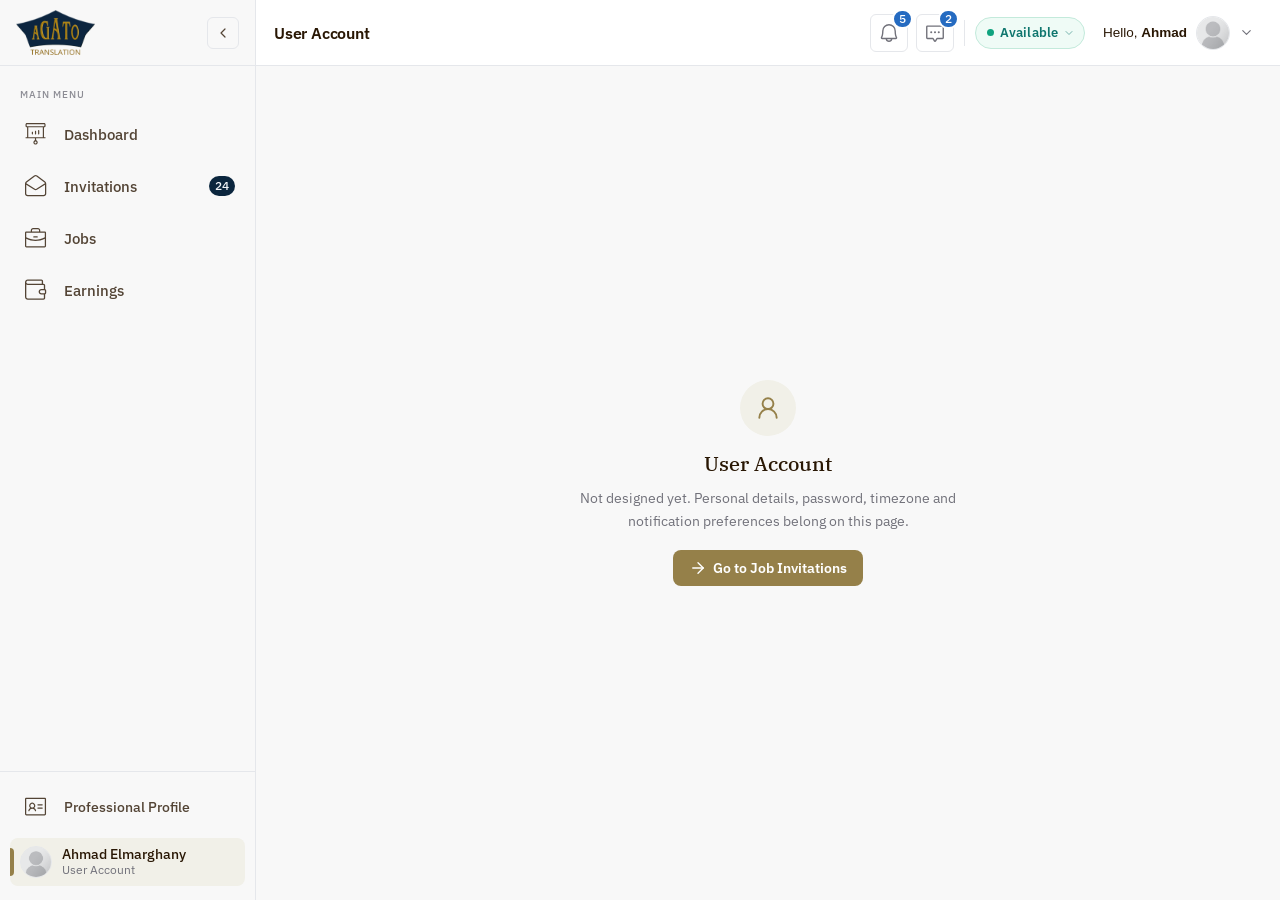
==== commit 8487e279: "Redesign availability dropdown" ====
--- a/account.html
+++ b/account.html
@@ -10,6 +10,7 @@
   <link rel="stylesheet" href="assets/css/base.css">
   <link rel="stylesheet" href="assets/css/sidebar.css">
   <link rel="stylesheet" href="assets/css/topbar.css">
+  <link rel="stylesheet" href="assets/css/availability.css">
   <link rel="stylesheet" href="assets/css/logout-modal.css">
 </head>
 <body>
@@ -33,6 +34,7 @@
 
   <script src="assets/js/icons.js"></script>
   <script src="assets/js/data.js"></script>
+  <script src="assets/js/availability.js"></script>
   <script src="assets/js/layout.js"></script>
 </body>
 </html>
--- a/assets/css/base.css
+++ b/assets/css/base.css
@@ -1,13 +1,12 @@
 /* ============================================================
    BASE — app shell for the Resource Portal preview
-   Sidebar is fixed on the left, topbar fixed on top; the body
-   is padded out of their way so page content never sits under
-   either one.
+   Sidebar is fixed on the left; the body is padded out of its
+   way so page content never sits under it. The topbar scrolls
+   with the page, so it needs no such offset.
    ============================================================ */
 
 body {
     padding-left: var(--layout-cu_sidebar-width);
-    padding-top: var(--layout-cu_topbar-height);
     transition: padding-left var(--transition-base);
 }
 
--- a/assets/css/topbar.css
+++ b/assets/css/topbar.css
@@ -1,14 +1,11 @@
 /* ============================================================
    BLOCK: rp-topbar
-   Fixed bar across the content area. Its left edge tracks the
-   sidebar width.
+   Scrolls away with the page content instead of staying pinned,
+   so the table below gets the full viewport height to work with.
    ============================================================ */
 .rp-topbar {
-    position: fixed;
-    top: 0;
-    left: var(--layout-cu_sidebar-width);
-    right: 0;
     height: var(--layout-cu_topbar-height);
+    flex-shrink: 0;
     background: var(--color-surface-cu_topbar);
     border-bottom: 1px solid var(--color-border);
     display: flex;
@@ -17,16 +14,10 @@
     gap: 12px;
     padding: 0 18px;
     z-index: 900;
-    transition: left var(--transition-base);
-}
-
-body.rp-sidebar-collapsed .rp-topbar {
-    left: var(--layout-cu_sidebar-collapsed-width);
 }
 
 @media (max-width: 767px) {
     .rp-topbar {
-        left: 0 !important;
         padding: 0 12px;
     }
 }
@@ -170,66 +161,75 @@
    BLOCK: rp-availability
    Replaces the old text + pencil. The state is the control:
    one tinted pill that names the state, carries its colour and
-   opens the availability modal.
+   opens the availability dropdown (ws-dropdown, availability.css).
    ============================================================ */
+.rp-av {
+    position: relative;
+    display: flex;
+    align-items: center;
+}
+
 .rp-availability {
     display: inline-flex;
     align-items: center;
-    gap: 7px;
-    height: 38px;
-    padding: 0 12px 0 10px;
+    gap: 6px;
+    height: 32px;
+    padding: 0 9px 0 11px;
     border-radius: 99px;
     border: 1px solid var(--av-border);
     background: var(--av-bg);
     color: var(--av-color);
     font-family: var(--font-body);
-    font-size: 13px;
+    font-size: 12.5px;
     font-weight: 600;
+    line-height: 1;
+    letter-spacing: 0.1px;
     cursor: pointer;
     white-space: nowrap;
     transition:
         background var(--transition-fast),
         border-color var(--transition-fast),
-        box-shadow var(--transition-fast);
-}
-
+        box-shadow var(--transition-fast),
+        transform var(--transition-fast);
+}
+
+/* Deepen the tint instead of a grey drop shadow, which muddied the colour */
 .rp-availability:hover {
-    box-shadow: var(--shadow-sm);
-    border-color: var(--av-color);
+    background: var(--av-bg-hover);
+    border-color: var(--av-dot);
+}
+
+.rp-availability:focus-visible,
+.rp-av.is-open .rp-availability {
+    outline: none;
+    background: var(--av-bg-hover);
+    border-color: var(--av-dot);
+    box-shadow: 0 0 0 3px var(--av-ring);
 }
 
 .rp-availability:active {
-    transform: scale(0.98);
-}
-
-/* The dot is the state; a soft halo makes "Available" read as live */
+    transform: scale(0.97);
+}
+
+/* A status light: solid core plus a soft ring in the same colour */
 .rp-availability__dot {
     position: relative;
-    width: 8px;
-    height: 8px;
+    width: 7px;
+    height: 7px;
     border-radius: 50%;
-    background: var(--av-color);
+    background: var(--av-dot);
     flex-shrink: 0;
-}
-
-.rp-availability--AV .rp-availability__dot::after {
-    content: "";
-    position: absolute;
-    inset: -3px;
-    border-radius: 50%;
-    border: 1px solid var(--av-color);
-    opacity: 0.45;
-    animation: rp-av-pulse 2s ease-out infinite;
 }
 
 @keyframes rp-av-pulse {
     0% {
-        transform: scale(0.7);
-        opacity: 0.6;
-    }
-
+        transform: scale(0.6);
+        opacity: 0.35;
+    }
+
+    70%,
     100% {
-        transform: scale(1.5);
+        transform: scale(1.9);
         opacity: 0;
     }
 }
@@ -241,31 +241,61 @@
 }
 
 .rp-availability__caret {
-    width: 13px;
-    height: 13px;
-    opacity: 0.7;
-}
-
-/* State variants */
-.rp-availability--AV {
+    width: 12px;
+    height: 12px;
+    margin-left: -1px;
+    opacity: 0.6;
+    transition: transform var(--transition-fast);
+}
+
+.rp-av.is-open .rp-availability__caret {
+    transform: rotate(180deg);
+}
+
+/* "until 25 Sept" once a Busy / Not Available period is saved */
+.rp-availability__until {
+    font-weight: 500;
+    opacity: 0.78;
+}
+
+/* State variants — --av-color is the text, --av-dot the light. The
+   dropdown's tiles and its tone (ws-tone--*) share them. */
+.rp-availability--AV,
+.ws-option--AV,
+.ws-tone--AV {
     --av-color: #0f766e;
-    --av-bg: #ecfdf5;
-    --av-border: #b6e6d8;
-}
-
-.rp-availability--BS {
+    --av-dot: #10a37f;
+    --av-bg: #effbf6;
+    --av-bg-hover: #e1f6ec;
+    --av-border: #c3eadb;
+    --av-ring: rgba(16, 163, 127, 0.18);
+}
+
+.rp-availability--BS,
+.ws-option--BS,
+.ws-tone--BS {
     --av-color: #b45309;
-    --av-bg: #fffbeb;
-    --av-border: #f2ddad;
-}
-
-.rp-availability--NA {
-    --av-color: #6b7280;
+    --av-dot: #e08a1e;
+    --av-bg: #fffaeb;
+    --av-bg-hover: #fef1d2;
+    --av-border: #f3dfae;
+    --av-ring: rgba(224, 138, 30, 0.2);
+}
+
+/* Darker text than the dot so the label keeps its contrast on grey */
+.rp-availability--NA,
+.ws-option--NA,
+.ws-tone--NA {
+    --av-color: #52525b;
+    --av-dot: #a1a1aa;
     --av-bg: #f4f4f5;
-    --av-border: #e0e0e4;
-}
-
-/* Below 900px the label goes; the dot alone still reads as state */
+    --av-bg-hover: #ebebed;
+    --av-border: #e2e2e6;
+    --av-ring: rgba(161, 161, 170, 0.25);
+}
+
+/* Below 900px the label goes; the dot alone still reads as state,
+   and the button squares up to match the icon buttons beside it. */
 @media (max-width: 900px) {
     .rp-availability__label,
     .rp-availability__caret {
@@ -274,9 +304,17 @@
 
     .rp-availability {
         width: 38px;
+        height: 38px;
         padding: 0;
         justify-content: center;
         border-radius: var(--radius-xs);
+    }
+}
+
+@media (max-width: 600px) {
+    .rp-availability {
+        width: 34px;
+        height: 34px;
     }
 }
 
@@ -581,109 +619,3 @@
     background: var(--color-border);
     margin: 5px 0;
 }
-
-/* ============================================================
-   Availability modal (placeholder — real contents to come)
-   ============================================================ */
-.rp-modal-backdrop {
-    position: fixed;
-    inset: 0;
-    background: rgba(11, 38, 62, 0.45);
-    backdrop-filter: blur(3px);
-    -webkit-backdrop-filter: blur(3px);
-    display: flex;
-    align-items: center;
-    justify-content: center;
-    padding: 16px;
-    z-index: 9990;
-    opacity: 0;
-    pointer-events: none;
-    transition: opacity var(--transition-base);
-}
-
-.rp-modal-backdrop.is-open {
-    opacity: 1;
-    pointer-events: all;
-}
-
-.rp-modal {
-    width: 100%;
-    max-width: 400px;
-    background: var(--color-surface-white);
-    border-radius: var(--radius-lg);
-    box-shadow: var(--shadow-lg);
-    padding: 26px 24px 22px;
-    text-align: center;
-    transform: translateY(14px);
-    opacity: 0;
-    transition: transform var(--transition-base), opacity var(--transition-base);
-}
-
-.rp-modal-backdrop.is-open .rp-modal {
-    transform: translateY(0);
-    opacity: 1;
-}
-
-.rp-modal__icon {
-    width: 50px;
-    height: 50px;
-    margin: 0 auto 16px;
-    border-radius: var(--radius-full);
-    background: var(--color-surface-subtle);
-    color: var(--color-brand-gold);
-    display: flex;
-    align-items: center;
-    justify-content: center;
-}
-
-.rp-modal__icon svg {
-    width: 24px;
-    height: 24px;
-}
-
-.rp-modal__title {
-    font-size: 18px;
-    font-weight: 500;
-    color: var(--color-text-primary);
-    margin-bottom: 8px;
-}
-
-.rp-modal__body {
-    font-size: 13.5px;
-    line-height: 1.6;
-    color: var(--color-text-secondary);
-    margin-bottom: 20px;
-}
-
-.rp-modal__actions {
-    display: flex;
-    gap: 10px;
-}
-
-.rp-modal__btn {
-    flex: 1;
-    padding: 10px 16px;
-    border-radius: var(--radius-sm);
-    border: 1px solid var(--color-border);
-    background: var(--color-surface-subtle);
-    font-family: var(--font-body);
-    font-size: 13.5px;
-    font-weight: 500;
-    color: var(--color-text-primary);
-    cursor: pointer;
-    transition: background var(--transition-fast);
-}
-
-.rp-modal__btn:hover {
-    background: #e8e7df;
-}
-
-.rp-modal__btn--primary {
-    border-color: var(--color-brand-gold);
-    background: var(--color-brand-gold);
-    color: #fff;
-}
-
-.rp-modal__btn--primary:hover {
-    background: var(--color-brand-gold-hover);
-}
--- a/assets/css/availability.css
+++ b/assets/css/availability.css
@@ -0,0 +1,859 @@
+/* ============================================================
+   BLOCK: ws-dropdown
+   partials/_work_status_modal.html as a dropdown under the pill:
+   status, period, working days, working hours, note, Save.
+   --av-* (the status colours) are declared in topbar.css, next to
+   the pill variants, so pill, tiles and preview always match.
+   ============================================================ */
+.ws-dropdown {
+    position: absolute;
+    top: calc(100% + 10px);
+    right: 0;
+    z-index: 1100;
+    width: 440px;
+    max-width: calc(100vw - 24px);
+    overflow: hidden;
+    border: 1px solid var(--color-border);
+    border-radius: var(--radius-md);
+    background: var(--color-surface-white);
+    box-shadow: var(--shadow-lg);
+    font-family: var(--font-body);
+    animation: rp-dropdown-enter 0.18s ease;
+}
+
+.ws-dropdown[hidden] {
+    display: none;
+}
+
+@media (prefers-reduced-motion: reduce) {
+    .ws-dropdown {
+        animation: none;
+    }
+}
+
+/* A phone hangs the panel off the whole topbar, not the square pill */
+@media (max-width: 600px) {
+    .rp-topbar {
+        position: relative;
+    }
+
+    .rp-av {
+        position: static;
+    }
+
+    .ws-dropdown {
+        top: calc(100% + 6px);
+        left: 12px;
+        right: 12px;
+        width: auto;
+        max-width: none;
+    }
+}
+
+/* Only the form scrolls; the summary and Save stay in reach */
+.ws-form {
+    display: flex;
+    flex-direction: column;
+    max-height: var(--ws-max-h, calc(100vh - 90px));
+}
+
+.ws-scroll {
+    flex: 1 1 auto;
+    min-height: 0;
+    overflow-y: auto;
+    overscroll-behavior: contain;
+}
+
+/* ── Head ────────────────────────────────────────────────── */
+.ws-dropdown-head {
+    padding: 16px 18px 0;
+}
+
+.ws-dropdown-title {
+    margin: 0;
+    font-size: 15px;
+    font-weight: 600;
+    line-height: 1.3;
+    color: var(--color-text-primary);
+}
+
+.ws-dropdown-hint {
+    margin: 4px 0 0;
+    font-size: 12.5px;
+    line-height: 1.5;
+    color: var(--color-text-secondary);
+}
+
+/* ── Sections ────────────────────────────────────────────── */
+.ws-dropdown-body {
+    display: flex;
+    flex-direction: column;
+    gap: 18px;
+    padding: 16px 18px 18px;
+}
+
+.ws-section {
+    min-width: 0;
+}
+
+.ws-section-head {
+    display: flex;
+    align-items: center;
+    justify-content: space-between;
+    gap: 10px;
+    min-height: 24px;
+    margin-bottom: 8px;
+}
+
+.ws-section-title {
+    font-size: 12.5px;
+    font-weight: 600;
+    line-height: 1.3;
+    color: var(--color-text-primary);
+}
+
+.ws-section-aside {
+    font-size: 12px;
+    color: var(--color-text-secondary);
+    font-variant-numeric: tabular-nums;
+    white-space: nowrap;
+}
+
+/* ── Status: three tinted tiles ──────────────────────────── */
+.ws-options {
+    display: grid;
+    grid-template-columns: repeat(3, minmax(0, 1fr));
+    gap: 6px;
+}
+
+.ws-option {
+    position: relative;
+    display: flex;
+    align-items: center;
+    justify-content: center;
+    gap: 8px;
+    min-height: 42px;
+    margin: 0;
+    padding: 6px 8px;
+    border: 1px solid var(--color-border);
+    border-radius: var(--radius-sm);
+    background: var(--color-surface-white);
+    text-align: center;
+    cursor: pointer;
+    transition:
+        background var(--transition-fast),
+        border-color var(--transition-fast),
+        box-shadow var(--transition-fast);
+}
+
+.ws-option:hover {
+    border-color: #d8d6cc;
+    background: var(--color-surface-inset);
+}
+
+.ws-option input[type="radio"] {
+    position: absolute;
+    width: 1px;
+    height: 1px;
+    margin: 0;
+    opacity: 0;
+    pointer-events: none;
+}
+
+/* The pill's status light; its ring only appears once picked */
+.ws-option-dot {
+    flex: 0 0 auto;
+    width: 8px;
+    height: 8px;
+    border-radius: 50%;
+    background: var(--av-dot);
+    transition: box-shadow var(--transition-fast);
+}
+
+.ws-option-name {
+    font-size: 13px;
+    font-weight: 500;
+    line-height: 1.25;
+    color: var(--color-text-secondary);
+    transition: color var(--transition-fast);
+}
+
+.ws-option:has(input:checked) {
+    border-color: var(--av-dot);
+    background: var(--av-bg);
+}
+
+.ws-option:has(input:checked):hover {
+    background: var(--av-bg-hover);
+}
+
+.ws-option:has(input:checked) .ws-option-name {
+    font-weight: 600;
+    color: var(--av-color);
+}
+
+.ws-option:has(input:checked) .ws-option-dot {
+    box-shadow: 0 0 0 3px var(--av-ring);
+}
+
+.ws-option:has(input:focus-visible) {
+    border-color: var(--av-dot);
+    box-shadow: 0 0 0 3px var(--av-ring);
+}
+
+/* A step darker than --color-text-secondary, which drops under 4.5:1 on the tints */
+.ws-status-desc {
+    margin: 8px 2px 0;
+    font-size: 12.5px;
+    line-height: 1.45;
+    color: #65656e;
+}
+
+/* ── Period ──────────────────────────────────────────────── */
+/* The page's segmented filter (.rp-segmented), full width */
+.ws-presets {
+    display: flex;
+    gap: 2px;
+    padding: 3px;
+    border: 1px solid var(--color-border);
+    border-radius: var(--radius-sm);
+    background: var(--color-surface-inset);
+}
+
+.ws-preset {
+    flex: 1 1 0;
+    min-width: 0;
+    height: 28px;
+    padding: 0 6px;
+    border: 0;
+    border-radius: var(--radius-xs);
+    background: transparent;
+    font-family: var(--font-body);
+    font-size: 12.5px;
+    font-weight: 500;
+    color: var(--color-text-secondary);
+    white-space: nowrap;
+    cursor: pointer;
+    transition:
+        background var(--transition-fast),
+        color var(--transition-fast),
+        box-shadow var(--transition-fast);
+}
+
+.ws-preset:hover {
+    background: var(--color-surface-subtle);
+    color: var(--color-text-primary);
+}
+
+.ws-preset[aria-pressed="true"] {
+    background: var(--color-surface-white);
+    color: var(--color-text-primary);
+    font-weight: 600;
+    box-shadow: var(--shadow-sm);
+}
+
+.ws-preset:focus-visible {
+    outline: none;
+    box-shadow: var(--focus-ring-navy);
+}
+
+.ws-range {
+    display: grid;
+    grid-template-columns: minmax(0, 1fr) 16px minmax(0, 1fr);
+    align-items: center;
+    gap: 6px;
+    margin-top: 8px;
+}
+
+.ws-range-arrow {
+    display: flex;
+    justify-content: center;
+    color: var(--color-text-secondary);
+}
+
+.ws-range-arrow svg {
+    width: 14px;
+    height: 14px;
+}
+
+/* "From" / "To" sit inside the field box, so the pair costs one row */
+.ws-date {
+    display: flex;
+    align-items: center;
+    min-width: 0;
+    height: 38px;
+    margin: 0;
+    padding-left: 11px;
+    border: 1px solid var(--color-border);
+    border-radius: var(--radius-sm);
+    background: var(--color-surface-inset);
+    cursor: text;
+    transition:
+        border-color var(--transition-fast),
+        background var(--transition-fast),
+        box-shadow var(--transition-fast);
+}
+
+.ws-date:hover {
+    border-color: #d8d6cc;
+}
+
+.ws-date:focus-within {
+    border-color: var(--gold-border);
+    background: var(--color-surface-white);
+    box-shadow: var(--focus-ring-gold);
+}
+
+.ws-date-label {
+    flex: 0 0 auto;
+    font-size: 10.5px;
+    font-weight: 600;
+    letter-spacing: 0.06em;
+    text-transform: uppercase;
+    color: var(--color-text-secondary);
+}
+
+.ws-date input {
+    flex: 1 1 auto;
+    min-width: 0;
+    height: 100%;
+    padding: 0 8px 0 7px;
+    border: 0;
+    background: transparent;
+    font-family: var(--font-body);
+    font-size: 13.5px;
+    color: var(--color-text-primary);
+    font-variant-numeric: tabular-nums;
+}
+
+.ws-date input:focus {
+    outline: none;
+}
+
+@media (max-width: 420px) {
+    .ws-range {
+        grid-template-columns: minmax(0, 1fr);
+    }
+
+    .ws-range-arrow {
+        display: none;
+    }
+}
+
+/* ── Shared field skin (note, dates, times) ──────────────── */
+.ws-input {
+    width: 100%;
+    min-width: 0;
+    height: 38px;
+    padding: 0 11px;
+    border: 1px solid var(--color-border);
+    border-radius: var(--radius-sm);
+    background: var(--color-surface-inset);
+    font-family: var(--font-body);
+    font-size: 13.5px;
+    color: var(--color-text-primary);
+    font-variant-numeric: tabular-nums;
+    transition:
+        border-color var(--transition-fast),
+        background var(--transition-fast),
+        box-shadow var(--transition-fast);
+}
+
+/* Same placeholder treatment as the toolbar's search field */
+.ws-input::placeholder {
+    color: var(--color-text-secondary);
+    opacity: 0.85;
+}
+
+.ws-input:hover {
+    border-color: #d8d6cc;
+}
+
+.ws-input:focus {
+    outline: none;
+    border-color: var(--gold-border);
+    background: var(--color-surface-white);
+    box-shadow: var(--focus-ring-gold);
+}
+
+/* The native picker glyph is black by default and louder than the text */
+.ws-input::-webkit-calendar-picker-indicator,
+.ws-date input::-webkit-calendar-picker-indicator {
+    opacity: 0.5;
+    cursor: pointer;
+    transition: opacity var(--transition-fast);
+}
+
+.ws-input:hover::-webkit-calendar-picker-indicator,
+.ws-input:focus::-webkit-calendar-picker-indicator,
+.ws-date:hover input::-webkit-calendar-picker-indicator,
+.ws-date:focus-within input::-webkit-calendar-picker-indicator {
+    opacity: 0.85;
+}
+
+/* ── Working days ────────────────────────────────────────── */
+.ws-quick {
+    display: flex;
+    gap: 2px;
+    margin-right: -6px;
+}
+
+.ws-quick-btn {
+    height: 24px;
+    padding: 0 7px;
+    border: 0;
+    border-radius: var(--radius-xs);
+    background: transparent;
+    font-family: var(--font-body);
+    font-size: 12px;
+    font-weight: 500;
+    color: var(--color-link);
+    white-space: nowrap;
+    cursor: pointer;
+    transition: background var(--transition-fast), color var(--transition-fast);
+}
+
+.ws-quick-btn:hover {
+    background: var(--color-surface-subtle);
+    color: var(--color-brand-navy);
+}
+
+.ws-quick-btn[aria-pressed="true"] {
+    background: var(--color-surface-subtle);
+    color: var(--color-brand-navy);
+    font-weight: 600;
+}
+
+.ws-quick-btn:focus-visible {
+    outline: none;
+    box-shadow: var(--focus-ring-navy);
+}
+
+/* One card: the toggles, and the period laid out in the same seven columns */
+.ws-week {
+    padding: 8px;
+    border: 1px solid var(--color-border);
+    border-radius: var(--radius-sm);
+    background: var(--color-surface-inset);
+}
+
+.ws-days,
+.ws-cal-week {
+    display: grid;
+    grid-template-columns: repeat(7, minmax(0, 1fr));
+    gap: 4px;
+}
+
+.ws-day {
+    position: relative;
+    display: block;
+    margin: 0;
+    cursor: pointer;
+}
+
+.ws-day input {
+    position: absolute;
+    width: 1px;
+    height: 1px;
+    margin: 0;
+    opacity: 0;
+    pointer-events: none;
+}
+
+.ws-day-name {
+    display: flex;
+    align-items: center;
+    justify-content: center;
+    height: 32px;
+    border: 1px solid var(--color-border);
+    border-radius: var(--radius-xs);
+    background: var(--color-surface-white);
+    font-size: 12.5px;
+    font-weight: 600;
+    color: var(--color-text-secondary);
+    user-select: none;
+    transition:
+        background var(--transition-fast),
+        border-color var(--transition-fast),
+        color var(--transition-fast),
+        box-shadow var(--transition-fast);
+}
+
+.ws-day:hover .ws-day-name {
+    border-color: #cfccc0;
+    color: var(--color-text-primary);
+}
+
+/* Navy, like every other "on" control in the portal */
+.ws-day input:checked + .ws-day-name {
+    border-color: var(--color-brand-navy);
+    background: var(--color-brand-navy);
+    color: #fff;
+}
+
+.ws-day:hover input:checked + .ws-day-name {
+    border-color: var(--color-brand-navy-hover);
+    background: var(--color-brand-navy-hover);
+}
+
+.ws-day input:focus-visible + .ws-day-name {
+    box-shadow: var(--focus-ring-navy);
+}
+
+/* ── The period, drawn under the toggles ─────────────────── */
+.ws-cal {
+    display: flex;
+    flex-direction: column;
+    gap: 4px;
+    margin-top: 8px;
+    padding-top: 8px;
+    border-top: 1px dashed #dcdad2;
+}
+
+.ws-cal:empty {
+    display: none;
+}
+
+.ws-cal-day {
+    position: relative;
+    display: flex;
+    align-items: center;
+    justify-content: center;
+    gap: 2px;
+    height: 28px;
+    border: 1px solid transparent;
+    border-radius: var(--radius-xs);
+    font-size: 12px;
+    font-weight: 500;
+    color: #b6b5bb;
+    font-variant-numeric: tabular-nums;
+    white-space: nowrap;
+    transition: background var(--transition-fast), border-color var(--transition-fast), color var(--transition-fast);
+}
+
+.ws-cal-day small {
+    font-size: 9.5px;
+    font-weight: 600;
+    letter-spacing: 0.02em;
+    text-transform: uppercase;
+}
+
+/* In the period and a working day: this is where the status lands */
+.ws-cal-day.is-applied {
+    border-color: var(--av-border);
+    background: var(--av-bg);
+    color: var(--av-color);
+    font-weight: 600;
+}
+
+/* In the period but a day off: hatched, so it reads as "skipped" */
+.ws-cal-day.is-off,
+.ws-cal-key::before {
+    border: 1px dashed #d6d4cb;
+    background: repeating-linear-gradient(-45deg, transparent 0 4px, rgba(41, 23, 4, 0.06) 4px 5px);
+    color: var(--color-text-secondary);
+}
+
+.ws-cal-day.is-today::after {
+    content: "";
+    position: absolute;
+    bottom: 3px;
+    left: 50%;
+    width: 4px;
+    height: 4px;
+    margin-left: -2px;
+    border-radius: 50%;
+    background: currentColor;
+}
+
+.ws-cal-foot {
+    display: flex;
+    align-items: center;
+    justify-content: space-between;
+    gap: 8px;
+    margin-top: 2px;
+    font-size: 11.5px;
+    color: var(--color-text-secondary);
+}
+
+.ws-cal-key {
+    display: inline-flex;
+    align-items: center;
+    gap: 6px;
+    margin-left: auto;
+}
+
+.ws-cal-key::before {
+    content: "";
+    width: 14px;
+    height: 11px;
+    border-radius: 3px;
+}
+
+/* ── Working hours ───────────────────────────────────────── */
+.ws-hours {
+    display: flex;
+    align-items: center;
+    gap: 8px;
+}
+
+.ws-time {
+    flex: 0 1 124px;
+}
+
+.ws-hours-dash {
+    color: var(--color-text-secondary);
+}
+
+.ws-hours-total {
+    margin-left: auto;
+    padding-left: 4px;
+    font-size: 12px;
+    color: var(--color-text-secondary);
+    font-variant-numeric: tabular-nums;
+    white-space: nowrap;
+}
+
+/* The zone is a compact picker beside the title: hours are "in" it */
+.ws-tz {
+    position: relative;
+    display: inline-flex;
+    align-items: center;
+    min-width: 0;
+    margin: 0;
+}
+
+.ws-tz-select {
+    max-width: 210px;
+    height: 28px;
+    padding: 0 26px 0 29px;
+    border: 1px solid var(--color-border);
+    border-radius: var(--radius-full);
+    background: var(--color-surface-white);
+    font-family: var(--font-body);
+    font-size: 12.5px;
+    font-weight: 500;
+    color: var(--color-text-primary);
+    text-overflow: ellipsis;
+    cursor: pointer;
+    appearance: none;
+    -webkit-appearance: none;
+    field-sizing: content;
+    transition: border-color var(--transition-fast), background var(--transition-fast), box-shadow var(--transition-fast);
+}
+
+.ws-tz-select:hover {
+    border-color: #d8d6cc;
+    background: var(--color-surface-inset);
+}
+
+.ws-tz-select:focus {
+    outline: none;
+    border-color: var(--gold-border);
+    box-shadow: var(--focus-ring-gold);
+}
+
+.ws-tz-globe,
+.ws-tz-caret {
+    position: absolute;
+    top: 50%;
+    transform: translateY(-50%);
+    color: var(--color-text-secondary);
+    pointer-events: none;
+}
+
+.ws-tz-globe {
+    left: 10px;
+    width: 14px;
+    height: 14px;
+    color: var(--color-brand-gold);
+}
+
+.ws-tz-caret {
+    right: 9px;
+    width: 12px;
+    height: 12px;
+}
+
+.ws-help {
+    margin: 7px 2px 0;
+    font-size: 12px;
+    line-height: 1.45;
+    color: var(--color-text-secondary);
+}
+
+/* ── Note ────────────────────────────────────────────────── */
+.ws-field {
+    display: block;
+    margin: 0;
+}
+
+.ws-field-label {
+    display: block;
+    margin-bottom: 8px;
+    font-size: 12.5px;
+    font-weight: 600;
+    color: var(--color-text-primary);
+}
+
+.ws-optional {
+    font-weight: 400;
+    color: var(--color-text-secondary);
+}
+
+/* ── Summary: what Save will do, in the status's colour ──── */
+.ws-summary {
+    flex: 0 0 auto;
+    display: flex;
+    align-items: flex-start;
+    gap: 11px;
+    padding: 11px 18px;
+    border-top: 1px solid var(--av-border);
+    background: var(--av-bg);
+    transition: background var(--transition-fast), border-color var(--transition-fast);
+}
+
+.ws-summary:empty {
+    display: none;
+}
+
+.ws-summary-dot {
+    flex: 0 0 auto;
+    width: 8px;
+    height: 8px;
+    margin: 6px 0 0 1px;
+    border-radius: 50%;
+    background: var(--av-dot);
+    box-shadow: 0 0 0 3px var(--av-ring);
+}
+
+.ws-summary-text {
+    min-width: 0;
+}
+
+.ws-summary-main {
+    margin: 0;
+    font-size: 13px;
+    font-weight: 500;
+    line-height: 1.45;
+    color: var(--color-text-primary);
+}
+
+.ws-summary-main strong {
+    font-weight: 600;
+    color: var(--av-color);
+}
+
+.ws-summary-sub {
+    margin: 1px 0 0;
+    font-size: 12px;
+    line-height: 1.45;
+    color: #65656e;
+}
+
+.ws-summary.is-warning {
+    border-top-color: #f3dfae;
+    background: var(--color-status-warning-bg);
+}
+
+.ws-summary-icon {
+    flex: 0 0 auto;
+    display: flex;
+    margin-top: 1px;
+    color: var(--color-status-warning);
+}
+
+.ws-summary-icon svg {
+    width: 17px;
+    height: 17px;
+}
+
+/* ── Save / Cancel ───────────────────────────────────────── */
+.ws-dropdown-foot {
+    flex: 0 0 auto;
+    display: flex;
+    justify-content: flex-end;
+    gap: 8px;
+    padding: 12px 18px;
+    border-top: 1px solid var(--color-border);
+    background: var(--color-surface-inset);
+}
+
+.ws-btn {
+    height: 34px;
+    padding: 0 16px;
+    border: 1px solid transparent;
+    border-radius: var(--radius-sm);
+    font-family: var(--font-body);
+    font-size: 13px;
+    font-weight: 600;
+    line-height: 1;
+    cursor: pointer;
+    transition:
+        background var(--transition-fast),
+        border-color var(--transition-fast),
+        box-shadow var(--transition-fast),
+        opacity var(--transition-fast);
+}
+
+.ws-btn:focus-visible {
+    outline: none;
+    box-shadow: var(--focus-ring-navy);
+}
+
+.ws-btn--ghost {
+    border-color: var(--color-border);
+    background: var(--color-surface-white);
+    color: var(--color-text-primary);
+}
+
+.ws-btn--ghost:hover {
+    background: var(--color-surface-subtle);
+}
+
+/* Navy: the committing control, as in the expanded row's Accept */
+.ws-btn--primary {
+    min-width: 84px;
+    background: var(--color-brand-navy);
+    color: #fff;
+}
+
+.ws-btn--primary:hover:not(:disabled) {
+    background: var(--color-brand-navy-hover);
+}
+
+.ws-btn--primary:disabled {
+    opacity: 0.45;
+    cursor: not-allowed;
+}
+
+/* ── Narrow phones ───────────────────────────────────────── */
+@media (max-width: 420px) {
+    .ws-dropdown-head,
+    .ws-dropdown-body,
+    .ws-summary,
+    .ws-dropdown-foot {
+        padding-left: 14px;
+        padding-right: 14px;
+    }
+
+    .ws-option {
+        flex-direction: column;
+        gap: 5px;
+        min-height: 52px;
+    }
+
+    .ws-preset {
+        font-size: 12px;
+        padding: 0 4px;
+    }
+
+    .ws-section-head:has(.ws-quick) {
+        flex-wrap: wrap;
+        row-gap: 4px;
+    }
+
+    .ws-dropdown-foot .ws-btn {
+        flex: 1 1 0;
+    }
+}
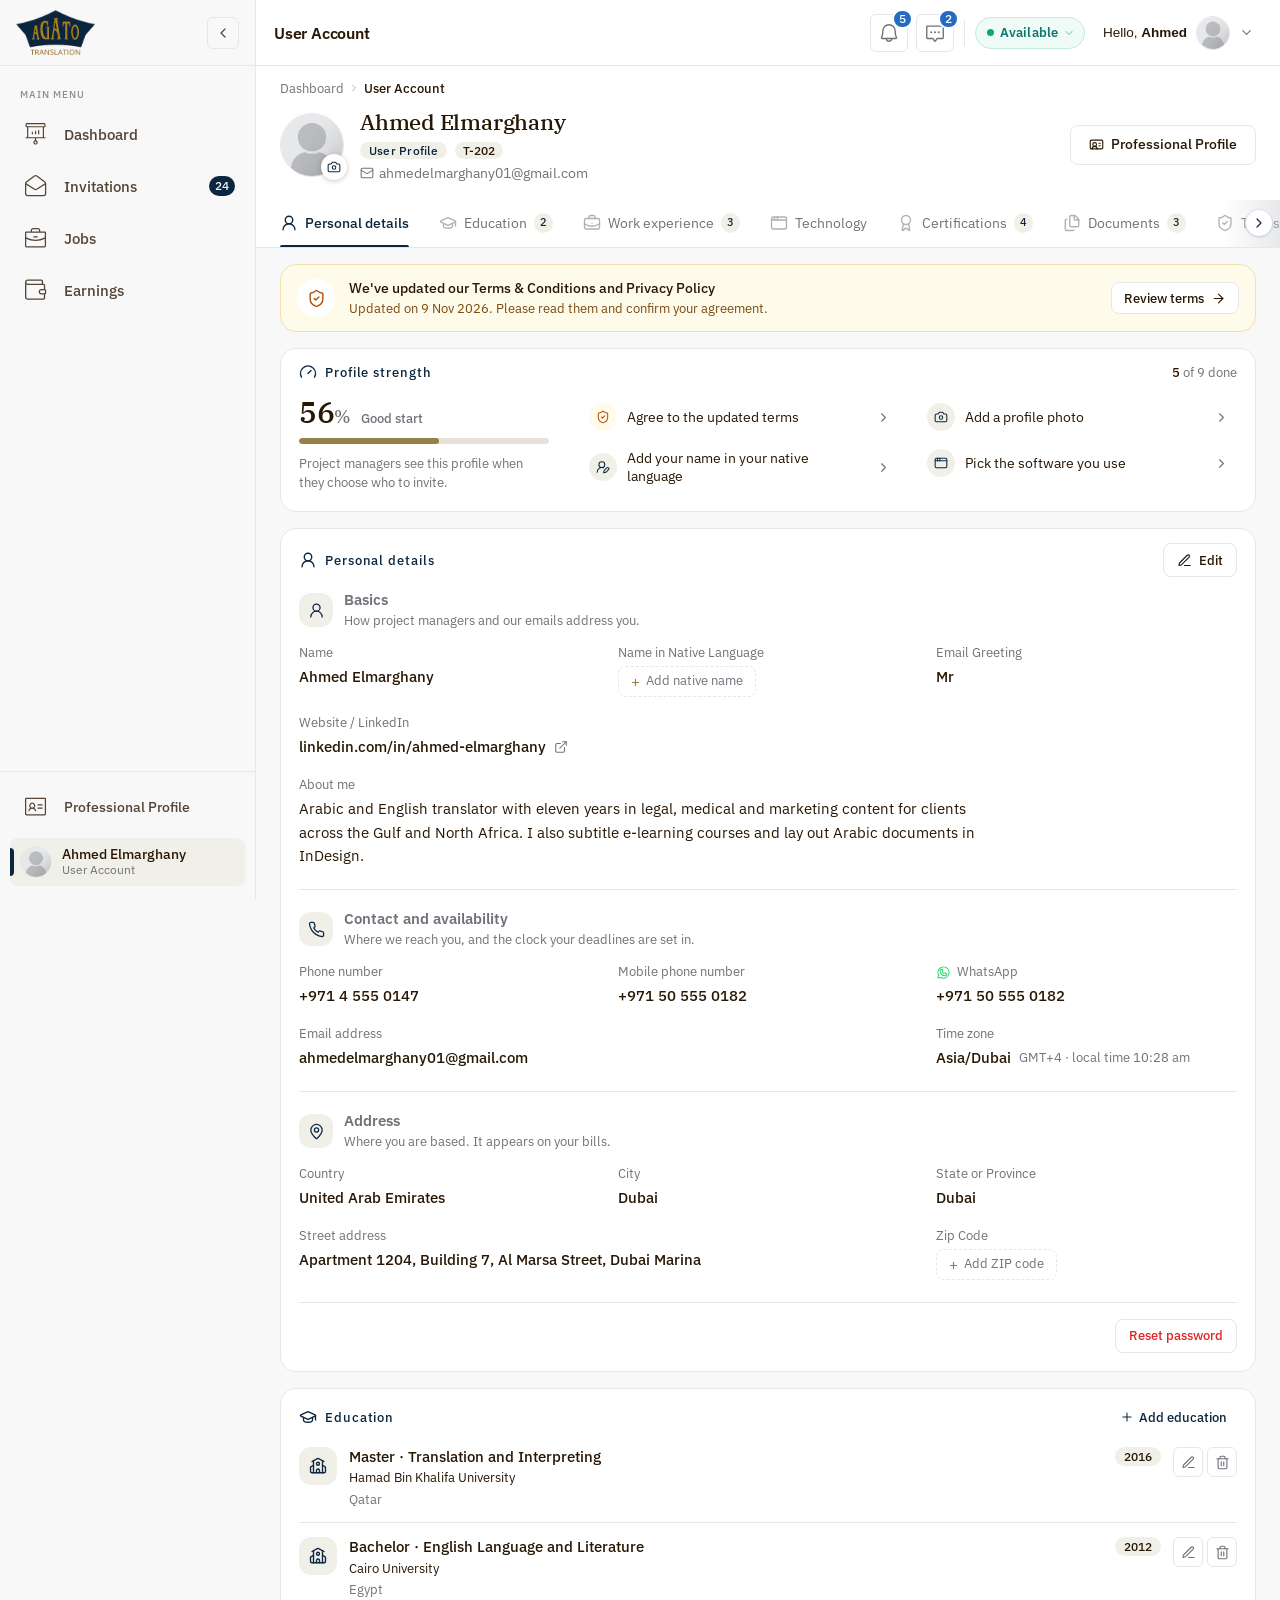
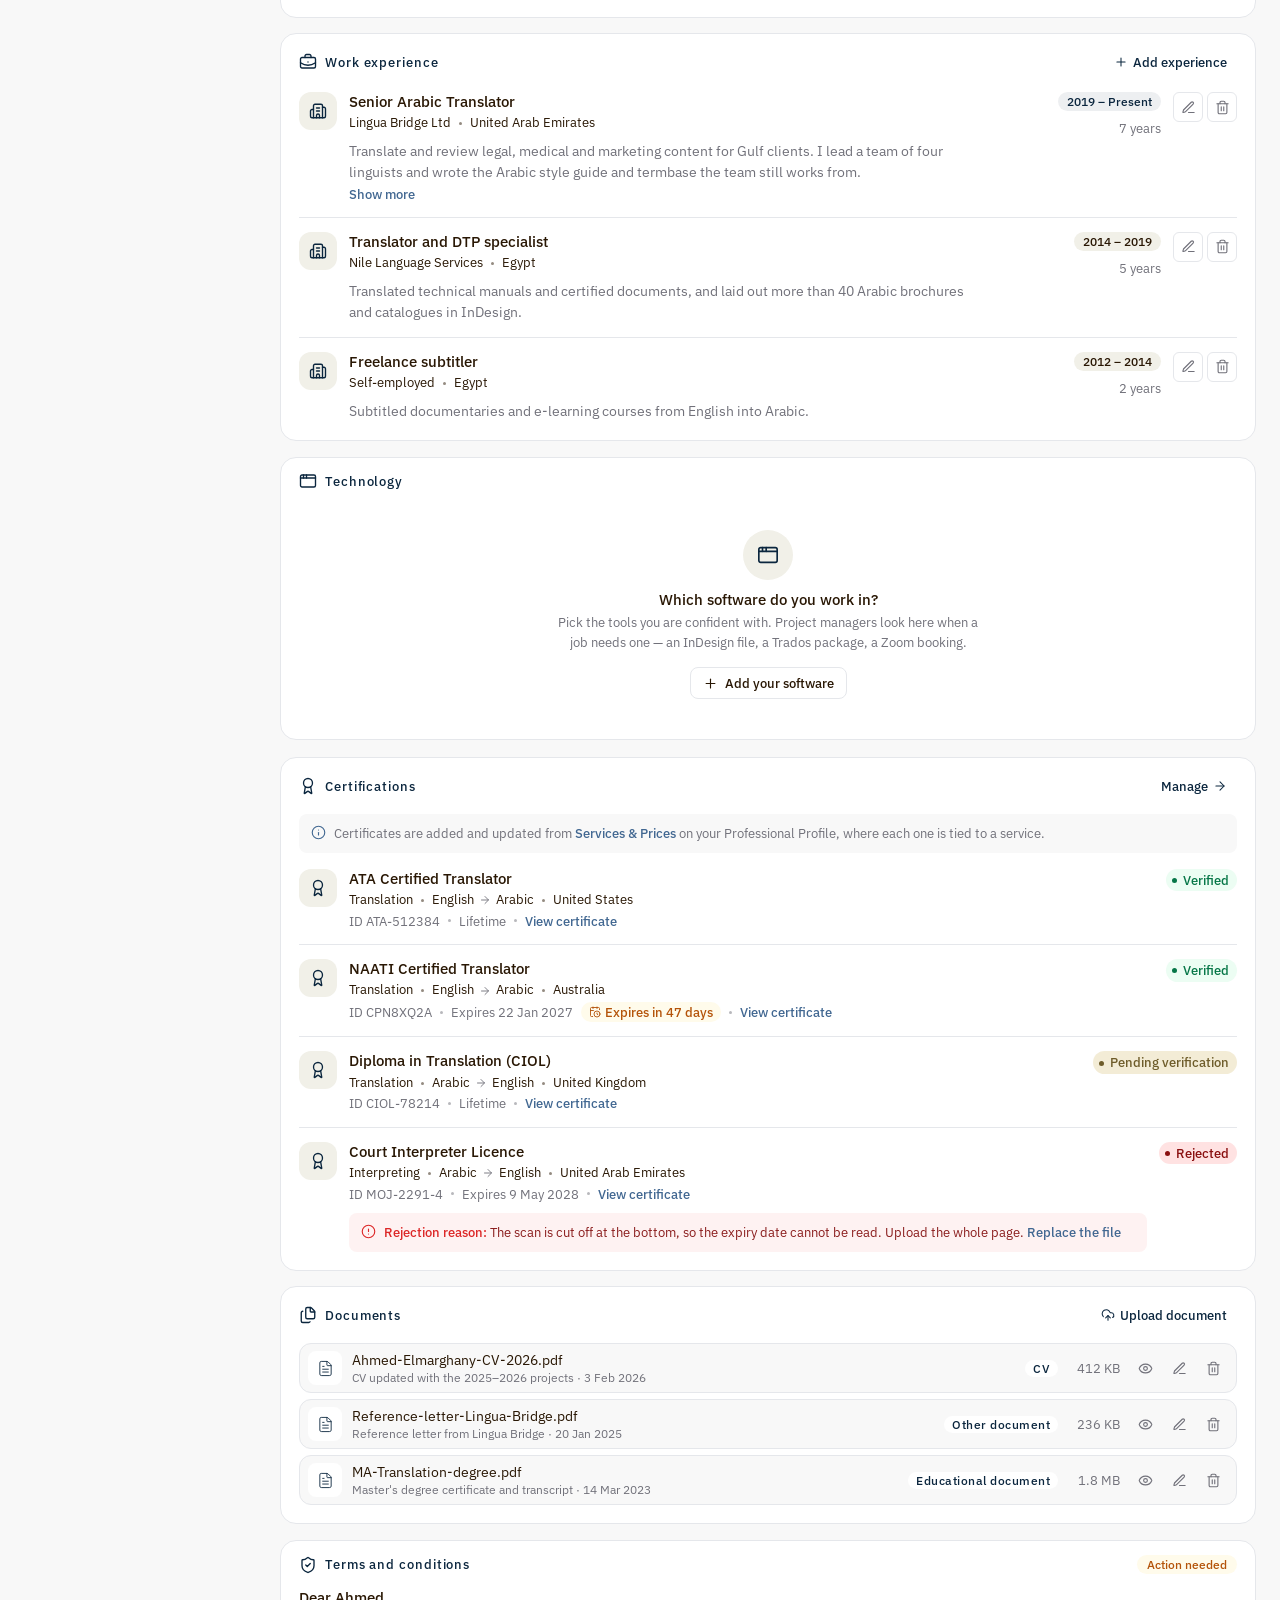
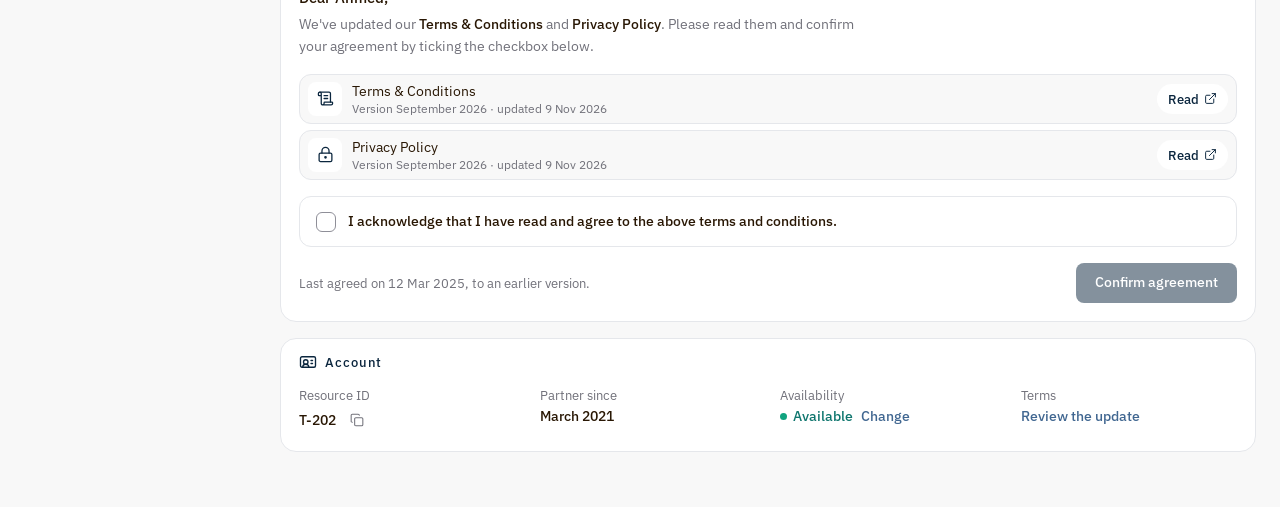
==== commit 32ec351d: "User Account Profile" ====
--- a/account.html
+++ b/account.html
@@ -4,37 +4,57 @@
   <meta charset="utf-8">
   <meta name="viewport" content="width=device-width, initial-scale=1">
   <title>User Account · Resource Portal</title>
+  <meta name="description" content="Redesign preview of the AGATO resource portal — the resource's own profile.">
   <link rel="icon" href="assets/img/logo.png">
 
   <link rel="stylesheet" href="assets/css/variables.css">
   <link rel="stylesheet" href="assets/css/base.css">
   <link rel="stylesheet" href="assets/css/sidebar.css">
   <link rel="stylesheet" href="assets/css/topbar.css">
-  <link rel="stylesheet" href="assets/css/availability.css">
+  <link rel="stylesheet" href="assets/css/navigation-tabs.css">
+  <link rel="stylesheet" href="assets/css/status.css">
   <link rel="stylesheet" href="assets/css/logout-modal.css">
+  <link rel="stylesheet" href="assets/css/account.css">
+  <link rel="stylesheet" href="assets/css/password-modal.css">
 </head>
 <body>
 
   <!-- Sidebar + topbar + modals are injected here by assets/js/layout.js -->
   <div id="rp-layout" data-page="account" data-title="User Account"></div>
 
-  <main class="rp-page">
-    <div class="rp-stub">
-      <span class="rp-stub-icon">
-        <span data-rp-icon="account"></span>
-      </span>
-      <h1 class="rp-stub-title">User Account</h1>
-      <p class="rp-stub-note">Not designed yet. Personal details, password, timezone and notification preferences belong on this page.</p>
-      <a class="rp-stub-link" href="invitations.html">
-        <span data-rp-icon="arrow-right"></span>
-        Go to Job Invitations
-      </a>
+  <main class="rp-page rp-acctpage">
+
+    <!-- Photo, name, resource ID and the Professional Profile link — filled by account.js -->
+    <header class="rp-accthead" id="rpAcctHead"></header>
+
+    <!-- Section tabs, used as a jump list like the job page -->
+    <nav class="navigation-tabs rp-accttabs" id="rpAcctNav" aria-label="Profile sections">
+      <button class="navigation-tabs-fade-left" type="button" aria-label="Scroll tabs left" tabindex="-1" aria-hidden="true">
+        <span class="navigation-tabs-chevron" data-rp-icon="chevron-left"></span>
+      </button>
+      <div class="navigation-tabs-inner" id="rpAcctTabs"></div>
+      <button class="navigation-tabs-fade-right" type="button" aria-label="Scroll tabs right" tabindex="-1" aria-hidden="true">
+        <span class="navigation-tabs-chevron" data-rp-icon="chevron-right"></span>
+      </button>
+    </nav>
+
+    <!-- Sections on the left, profile strength and the account facts on the right -->
+    <div class="rp-acctwrap">
+      <div class="rp-acct" id="rpAcct"></div>
     </div>
+
   </main>
+
+  <!-- Every dialog on the page shares this one: photo, education, work, document, password -->
+  <div class="rp-modal" id="rpModal" role="dialog" aria-modal="true" aria-labelledby="rpModalTitle" aria-hidden="true">
+    <div class="rp-modal__panel" id="rpModalPanel"></div>
+  </div>
 
   <script src="assets/js/icons.js"></script>
   <script src="assets/js/data.js"></script>
-  <script src="assets/js/availability.js"></script>
   <script src="assets/js/layout.js"></script>
+  <script src="assets/js/navigation-tabs.js"></script>
+  <script src="assets/js/password-policy.js"></script>
+  <script src="assets/js/account.js"></script>
 </body>
 </html>
--- a/assets/css/sidebar.css
+++ b/assets/css/sidebar.css
@@ -334,7 +334,7 @@
     top: 20%;
     bottom: 20%;
     width: 3.5px;
-    background: var(--color-brand-gold);
+    background: var(--color-brand-navy);
     border-radius: 0 999px 999px 0;
 }
 
--- a/assets/css/topbar.css
+++ b/assets/css/topbar.css
@@ -161,7 +161,7 @@
    BLOCK: rp-availability
    Replaces the old text + pencil. The state is the control:
    one tinted pill that names the state, carries its colour and
-   opens the availability dropdown (ws-dropdown, availability.css).
+   opens the availability dropdown (ws-dropdown, below).
    ============================================================ */
 .rp-av {
     position: relative;
@@ -252,17 +252,10 @@
     transform: rotate(180deg);
 }
 
-/* "until 25 Sept" once a Busy / Not Available period is saved */
-.rp-availability__until {
-    font-weight: 500;
-    opacity: 0.78;
-}
-
 /* State variants — --av-color is the text, --av-dot the light. The
-   dropdown's tiles and its tone (ws-tone--*) share them. */
+   dropdown's option rows share them, so pill and option always match. */
 .rp-availability--AV,
-.ws-option--AV,
-.ws-tone--AV {
+.ws-option--AV {
     --av-color: #0f766e;
     --av-dot: #10a37f;
     --av-bg: #effbf6;
@@ -272,8 +265,7 @@
 }
 
 .rp-availability--BS,
-.ws-option--BS,
-.ws-tone--BS {
+.ws-option--BS {
     --av-color: #b45309;
     --av-dot: #e08a1e;
     --av-bg: #fffaeb;
@@ -284,8 +276,7 @@
 
 /* Darker text than the dot so the label keeps its contrast on grey */
 .rp-availability--NA,
-.ws-option--NA,
-.ws-tone--NA {
+.ws-option--NA {
     --av-color: #52525b;
     --av-dot: #a1a1aa;
     --av-bg: #f4f4f5;
@@ -319,8 +310,298 @@
 }
 
 /* ============================================================
+   BLOCK: ws-dropdown
+   partials/_work_status_modal.html turned into a dropdown under
+   the pill: same statuses, note and Save / Cancel, same ws-* names.
+   ============================================================ */
+.ws-dropdown {
+    position: absolute;
+    top: calc(100% + 10px);
+    right: 0;
+    z-index: 1100;
+    width: 360px;
+    max-width: calc(100vw - 24px);
+    overflow: hidden;
+    border: 1px solid var(--color-border);
+    border-radius: var(--radius-md);
+    background: var(--color-surface-white);
+    box-shadow: var(--shadow-lg);
+    font-family: var(--font-body);
+    animation: rp-dropdown-enter 0.18s ease;
+}
+
+.ws-dropdown[hidden] {
+    display: none;
+}
+
+@media (prefers-reduced-motion: reduce) {
+    .ws-dropdown {
+        animation: none;
+    }
+}
+
+/* A phone hangs the panel off the whole topbar, not the square pill */
+@media (max-width: 600px) {
+    .rp-topbar {
+        position: relative;
+    }
+
+    .rp-av {
+        position: static;
+    }
+
+    .ws-dropdown {
+        top: calc(100% + 6px);
+        left: 12px;
+        right: 12px;
+        width: auto;
+        max-width: none;
+    }
+}
+
+.ws-dropdown-head {
+    padding: 16px 18px 2px;
+}
+
+.ws-dropdown-title {
+    margin: 0;
+    font-size: 15px;
+    font-weight: 600;
+    line-height: 1.3;
+    color: var(--color-text-primary);
+}
+
+.ws-dropdown-hint {
+    margin: 4px 0 0;
+    font-size: 12.5px;
+    line-height: 1.5;
+    color: var(--color-text-secondary);
+}
+
+.ws-dropdown-body {
+    padding: 12px 10px 16px;
+}
+
+.ws-options {
+    display: flex;
+    flex-direction: column;
+    gap: 4px;
+}
+
+/* The whole row is the hit target — a bare radio is hard to hit */
+.ws-option {
+    position: relative;
+    display: grid;
+    grid-template-columns: 8px minmax(0, 1fr) 18px;
+    align-items: start;
+    column-gap: 13px;
+    margin: 0;
+    padding: 11px 12px 11px 15px;
+    border: 1px solid transparent;
+    border-radius: var(--radius-sm);
+    cursor: pointer;
+    transition:
+        background var(--transition-fast),
+        border-color var(--transition-fast),
+        box-shadow var(--transition-fast);
+}
+
+.ws-option:hover {
+    background: var(--color-surface-inset);
+}
+
+.ws-option input[type="radio"] {
+    position: absolute;
+    width: 1px;
+    height: 1px;
+    margin: 0;
+    opacity: 0;
+    pointer-events: none;
+}
+
+/* The pill's status light: solid core with a soft ring in its colour */
+.ws-option-dot {
+    width: 8px;
+    height: 8px;
+    margin-top: 5px;
+    border-radius: 50%;
+    background: var(--av-dot);
+    box-shadow: 0 0 0 3px var(--av-ring);
+}
+
+.ws-option-text {
+    display: flex;
+    flex-direction: column;
+    gap: 2px;
+    min-width: 0;
+}
+
+.ws-option-name {
+    font-size: 13.5px;
+    font-weight: 600;
+    line-height: 1.35;
+    color: var(--color-text-primary);
+}
+
+/* A step darker than --color-text-secondary: that grey drops under
+   4.5:1 on the selected rows' tints */
+.ws-option-desc {
+    font-size: 12.5px;
+    line-height: 1.45;
+    color: #65656e;
+}
+
+/* An empty ring until picked, then filled in the status colour */
+.ws-option-tick {
+    display: grid;
+    place-items: center;
+    width: 18px;
+    height: 18px;
+    margin-top: 1px;
+    border-radius: 50%;
+    box-shadow: inset 0 0 0 1.5px #8f8f98;
+    color: #fff;
+    transition: background var(--transition-fast), box-shadow var(--transition-fast);
+}
+
+.ws-option-tick svg {
+    width: 12px;
+    height: 12px;
+    stroke-width: 3;
+    opacity: 0;
+    transition: opacity var(--transition-fast);
+}
+
+.ws-option:has(input:checked) {
+    border-color: var(--av-border);
+    background: var(--av-bg);
+}
+
+.ws-option:has(input:checked):hover {
+    background: var(--av-bg-hover);
+}
+
+.ws-option:has(input:checked) .ws-option-tick {
+    background: var(--av-color);
+    box-shadow: none;
+}
+
+.ws-option:has(input:checked) .ws-option-tick svg {
+    opacity: 1;
+}
+
+.ws-option:has(input:focus-visible) {
+    border-color: var(--av-dot);
+    box-shadow: 0 0 0 3px var(--av-ring);
+}
+
+/* ── Note ────────────────────────────────────────────────── */
+.ws-field {
+    display: block;
+    margin: 14px 8px 0;
+}
+
+.ws-field-label {
+    display: block;
+    margin-bottom: 6px;
+    font-size: 12.5px;
+    font-weight: 600;
+    color: var(--color-text-primary);
+}
+
+.ws-optional {
+    font-weight: 400;
+    color: var(--color-text-secondary);
+}
+
+.ws-field input {
+    width: 100%;
+    height: 38px;
+    padding: 0 12px;
+    border: 1px solid var(--color-border);
+    border-radius: var(--radius-sm);
+    background: var(--color-surface-inset);
+    font-family: var(--font-body);
+    font-size: 13.5px;
+    color: var(--color-text-primary);
+    transition:
+        border-color var(--transition-fast),
+        background var(--transition-fast),
+        box-shadow var(--transition-fast);
+}
+
+/* Same placeholder treatment as the toolbar's search field */
+.ws-field input::placeholder {
+    color: var(--color-text-secondary);
+    opacity: 0.85;
+}
+
+.ws-field input:hover {
+    border-color: #d8d6cc;
+}
+
+.ws-field input:focus {
+    outline: none;
+    border-color: var(--gold-border);
+    background: var(--color-surface-white);
+    box-shadow: var(--focus-ring-gold);
+}
+
+/* ── Save / Cancel ───────────────────────────────────────── */
+.ws-dropdown-foot {
+    display: flex;
+    justify-content: flex-end;
+    gap: 8px;
+    padding: 12px 18px;
+    border-top: 1px solid var(--color-border);
+    background: var(--color-surface-inset);
+}
+
+.ws-btn {
+    height: 34px;
+    padding: 0 16px;
+    border: 1px solid transparent;
+    border-radius: var(--radius-sm);
+    font-family: var(--font-body);
+    font-size: 13px;
+    font-weight: 600;
+    line-height: 1;
+    cursor: pointer;
+    transition:
+        background var(--transition-fast),
+        border-color var(--transition-fast),
+        box-shadow var(--transition-fast);
+}
+
+.ws-btn:focus-visible {
+    outline: none;
+    box-shadow: var(--focus-ring-navy);
+}
+
+.ws-btn--ghost {
+    border-color: var(--color-border);
+    background: var(--color-surface-white);
+    color: var(--color-text-primary);
+}
+
+.ws-btn--ghost:hover {
+    background: var(--color-surface-subtle);
+}
+
+/* Navy: the committing control, as in the expanded row's Accept */
+.ws-btn--primary {
+    min-width: 84px;
+    background: var(--color-brand-navy);
+    color: #fff;
+}
+
+.ws-btn--primary:hover {
+    background: var(--color-brand-navy-hover);
+}
+
+/* ============================================================
    BLOCK: rp-profile
-   Trigger ("Hello, Ahmad" + avatar) and its flyout menu.
+   Trigger ("Hello, Ahmed" + avatar) and its flyout menu.
    ============================================================ */
 .rp-profile {
     position: relative;
@@ -397,7 +678,7 @@
     border: 1px solid var(--color-border);
     border-radius: var(--radius-md);
     box-shadow: var(--shadow-lg);
-    padding: 6px;
+    overflow: hidden;
     display: none;
     z-index: 1100;
     animation: rp-dropdown-enter 0.18s ease;
@@ -430,10 +711,9 @@
 .rp-profile__identity {
     display: flex;
     align-items: center;
-    gap: 11px;
-    padding: 10px 12px 12px;
+    gap: 12px;
+    padding: 16px 18px 15px;
     border-bottom: 1px solid var(--color-border);
-    margin-bottom: 6px;
 }
 
 .rp-profile__identity-avatar {
@@ -446,10 +726,15 @@
 }
 
 .rp-profile__identity-text {
+    display: flex;
+    flex-direction: column;
+    align-items: flex-start;
+    gap: 4px;
     min-width: 0;
 }
 
 .rp-profile__identity-name {
+    max-width: 100%;
     font-size: 14px;
     font-weight: 600;
     color: var(--color-text-primary);
@@ -459,72 +744,79 @@
     text-overflow: ellipsis;
 }
 
-.rp-profile__identity-meta {
-    display: flex;
-    align-items: center;
-    gap: 6px;
-    margin-top: 3px;
-    flex-wrap: wrap;
-}
-
+/* Same chip as the job page's ID */
 .rp-profile__id-chip {
-    display: inline-flex;
-    align-items: center;
-    padding: 1px 7px;
-    border-radius: 99px;
-    background: var(--color-surface-gold-pale);
-    border: 1px solid var(--gold-border);
-    color: var(--color-brand-gold);
-    font-size: 11px;
-    font-weight: 600;
-    letter-spacing: 0.2px;
-}
-
-.rp-profile__since {
+    padding: 1px 8px;
+    border-radius: var(--radius-full);
+    background: var(--color-surface-subtle);
     font-size: 11.5px;
-    color: var(--color-text-secondary);
+    font-weight: 500;
+    color: var(--color-text-primary);
+    font-variant-numeric: tabular-nums;
+}
+
+.rp-profile__list {
+    padding: 6px;
 }
 
 /* ── Balance ─────────────────────────────────────────────── */
+/* A read-out, not a menu item, so it takes no hover or pointer */
 .rp-profile__balance {
     display: flex;
-    align-items: center;
+    align-items: flex-start;
     justify-content: space-between;
-    gap: 10px;
-    margin: 0 6px 6px;
-    padding: 10px 12px;
-    border-radius: var(--radius-sm);
-    background: var(--color-surface-inset);
-    border: 1px solid var(--color-border);
+    gap: 12px;
+    padding: 9px 12px 10px;
+    cursor: default;
 }
 
 .rp-profile__balance-label {
-    display: flex;
-    align-items: center;
-    gap: 7px;
-    font-size: 12px;
-    color: var(--color-text-secondary);
-}
-
-.rp-profile__balance-label svg {
-    width: 15px;
-    height: 15px;
-    color: var(--color-brand-gold);
+    font-size: 13px;
+    font-weight: 500;
+    line-height: 20px;
+    color: var(--color-text-secondary);
+}
+
+.rp-profile__balance-amount {
+    display: flex;
+    flex-direction: column;
+    align-items: flex-end;
+    font-variant-numeric: tabular-nums;
+    white-space: nowrap;
 }
 
 .rp-profile__balance-value {
     font-size: 14px;
     font-weight: 600;
-    color: var(--color-status-success);
-    white-space: nowrap;
+    line-height: 20px;
+    color: var(--color-text-primary);
+}
+
+.rp-profile__balance-currency {
+    font-size: 11.5px;
+    font-weight: 500;
+    color: var(--color-text-secondary);
 }
 
 .rp-profile__balance-sub {
-    display: block;
-    font-size: 10.5px;
-    font-weight: 400;
-    color: var(--color-text-secondary);
-    text-align: right;
+    font-size: 11.5px;
+    line-height: 16px;
+    color: var(--color-text-secondary);
+}
+
+/* ── Footer ──────────────────────────────────────────────── */
+.rp-profile__since {
+    margin: 0;
+    padding: 10px 18px;
+    border-top: 1px solid var(--color-border);
+    background: var(--color-surface-inset);
+    font-size: 12px;
+    color: var(--color-text-secondary);
+}
+
+.rp-profile__since strong {
+    font-weight: 500;
+    color: var(--color-text-primary);
 }
 
 /* ── Menu rows ───────────────────────────────────────────── */
--- a/assets/css/navigation-tabs.css
+++ b/assets/css/navigation-tabs.css
@@ -0,0 +1,176 @@
+/* ============================================================
+   NAVIGATION TABS
+   Copied from config/static/css/navigation-tabs.css — the same
+   component the customer Orders table wears. Three edits:
+   `cu_sidebar-is-collapsed` is renamed `rp-sidebar-collapsed`,
+   the global scrollbar reset is dropped so the preview keeps its
+   own, and `.page-content` is left behind — it belongs to a page
+   this folder does not have.
+   ============================================================ */
+.navigation-tabs {
+  display: flex;
+  align-items: stretch;
+  height: var(--tabs-h);
+  background: var(--color-surface-white);
+  border-bottom: 1px solid var(--color-border);
+  position: relative;
+  width: unset;
+  float: unset;
+}
+
+.navigation-tabs-inner {
+  display: flex;
+  align-items: stretch;
+  padding: 0 12px;
+  gap: 2px;
+  overflow-x: auto;
+  scrollbar-width: none;
+  position: relative;
+  z-index: 1;
+  flex: 1;
+}
+.navigation-tabs-inner::-webkit-scrollbar { display: none; }
+.navigation-tabs-inner.is-dragging { cursor: grabbing; }
+
+.navigation-tabs-link {
+  font-family: var(--font-body);
+  display: flex; align-items: center; gap: 7px;
+  padding: 0 14px !important;
+  margin: 0;
+  top: 0px;
+  font-size: 13.5px !important;
+  font-weight: 400 !important;
+  color: var(--color-text-secondary) !important;
+  text-decoration: none !important;
+  white-space: nowrap;
+  position: relative;
+  border: none; background: none;
+  transition: color var(--transition-base);
+  outline: none;
+  cursor: pointer !important;
+  flex-shrink: 0;
+}
+.navigation-tabs-link::after {
+  content: '';
+  position: absolute; bottom: 0px; left: 14px; right: 14px;
+  height: 2px;
+  background: var(--color-brand-navy);
+  border-radius: 2px 2px 0 0;
+  transform: scaleX(0);
+  transition: transform .22s cubic-bezier(.4,0,.2,1);
+}
+.navigation-tabs-link:hover { color: var(--color-text-primary) !important; background: none !important; }
+.navigation-tabs-link:hover::after { transform: scaleX(0.5); opacity: .4; }
+.navigation-tabs-link.active { color: var(--color-brand-navy) !important; font-weight: 500 !important; background-color: transparent !important; }
+.navigation-tabs-link.active:hover { background-color: transparent !important; }
+.navigation-tabs-link.active::after { transform: scaleX(1); opacity: 1; }
+
+.navigation-tabs-link .floating-info { color: inherit; }
+
+.navigation-tabs-icon {
+  width: 18px; height: 18px;
+  display: flex; align-items: center; justify-content: center;
+  flex-shrink: 0;
+  opacity: .55;
+  transition: opacity var(--transition-base);
+}
+.navigation-tabs-link.active .navigation-tabs-icon,
+.navigation-tabs-link:hover .navigation-tabs-icon { opacity: 1; }
+/* WebKit resolves an attribute-less svg's auto width to 0 inside a flex box */
+.navigation-tabs-icon svg {
+  width: 18px; height: 18px;
+  display: block;
+  flex-shrink: 0;
+}
+
+.navigation-tabs-badge {
+  font-size: 11px; font-weight: 500;
+  background: var(--color-surface-subtle);
+  color: var(--color-brand-navy);
+  padding: 1px 6px;
+  border-radius: 20px;
+  line-height: 1.6;
+  transition: background var(--transition-base), color var(--transition-base);
+  flex-shrink: 0;
+}
+.navigation-tabs-link.active .navigation-tabs-badge {
+  background: var(--color-brand-navy);
+  color: var(--color-surface-white);
+}
+
+/* ── OVERFLOW FADE + SCROLL ARROWS ────── */
+.navigation-tabs-fade-right,
+.navigation-tabs-fade-left {
+  position: absolute;
+  top: 0; bottom: 0;
+  width: 58px;
+  display: flex;
+  align-items: center;
+  border: 0;
+  margin: 0;
+  padding: 0;
+  z-index: 10;
+  color: var(--color-brand-navy);
+  cursor: pointer;
+  opacity: 0;
+  visibility: hidden;
+  pointer-events: none;
+  transition: opacity .25s ease, visibility .25s ease;
+}
+/* Fades to the nav surface so a tab never bleeds through the chevron */
+.navigation-tabs-fade-left {
+  left: 0;
+  justify-content: flex-start;
+  padding-left: 8px;
+  background: linear-gradient(to left, transparent, rgba(200, 205, 210, 0.45));
+}
+.navigation-tabs-fade-right {
+  right: 0;
+  justify-content: flex-end;
+  padding-right: 8px;
+  background: linear-gradient(to right, transparent, rgba(200, 205, 210, 0.45));
+}
+.navigation-tabs-fade-right.visible,
+.navigation-tabs-fade-left.visible {
+  opacity: 1;
+  visibility: visible;
+  pointer-events: auto;
+}
+
+.navigation-tabs-chevron {
+  display: flex; align-items: center; justify-content: center;
+  width: 26px; height: 26px;
+  border-radius: 50%;
+  background: var(--color-surface-white);
+  box-shadow: 0 1px 3px rgba(11, 38, 62, .16), 0 0 0 1px var(--color-border);
+  transition: background var(--transition-base), box-shadow var(--transition-base), transform .12s ease;
+}
+.navigation-tabs-chevron svg { width: 16px; height: 16px; display: block; }
+.navigation-tabs-fade-left:hover .navigation-tabs-chevron,
+.navigation-tabs-fade-right:hover .navigation-tabs-chevron {
+  background: var(--color-surface-subtle);
+  box-shadow: 0 2px 6px rgba(11, 38, 62, .22), 0 0 0 1px var(--color-border);
+}
+.navigation-tabs-fade-left:active .navigation-tabs-chevron,
+.navigation-tabs-fade-right:active .navigation-tabs-chevron { transform: scale(.92); }
+.navigation-tabs-fade-left:focus-visible,
+.navigation-tabs-fade-right:focus-visible { outline: none; }
+.navigation-tabs-fade-left:focus-visible .navigation-tabs-chevron,
+.navigation-tabs-fade-right:focus-visible .navigation-tabs-chevron { box-shadow: var(--focus-ring-navy); }
+
+@media (max-width: 576px) {
+  .navigation-tabs-fade-right,
+  .navigation-tabs-fade-left { width: 42px; }
+  .navigation-tabs-chevron { width: 24px; height: 24px; }
+}
+
+.navigation-tabs-inner .navigation-tabs-link {
+  -webkit-user-drag: none;
+  user-drag: none;
+}
+
+@media (min-width: 768px) and (max-width: 991px) {
+  body.rp-sidebar-collapsed .navigation-tabs {
+    width: calc(100% - var(--layout-cu_sidebar-collapsed-width));
+  }
+}
--- a/assets/css/status.css
+++ b/assets/css/status.css
@@ -0,0 +1,183 @@
+/* ─────────────────────────────── Status Pill ─────────────────────────────── */
+.status-pill {
+    display: inline-flex;
+    align-items: center;
+    gap: 6px;
+    padding: 2px 8px 1px 6px;
+    border-radius: 99px;
+    font-size: 13px;
+    font-weight: 500;
+    white-space: nowrap;
+    line-height: 1.5;
+    background-color: var(--pill-bg);
+    color: var(--pill-color);
+}
+
+/* ─────────────────────────────── Status Option ( For select2 options ) ─────────────────────────────── */
+.status-option {
+    display: inline-flex;
+    align-items: center;
+    gap: 6px;
+
+    border-radius: 99px;
+    font-size: 13px;
+    font-weight: 500;
+    white-space: nowrap;
+    line-height: 1.5;
+    
+    color: var(--pill-color);
+}
+
+/* ─────────────────────────────── Status Dot ─────────────────────────────── */
+.status-dot {
+    width: 5px;
+    height: 5px;
+    border-radius: 50%;
+    flex-shrink: 0;
+    background-color: var(--pill-color);
+}
+
+/* ─────────────────────────────── Status separator ─────────────────────────────── */
+.status-separator {
+    color: var(--pill-color);
+    font-weight: 300;
+    font-size: 12px;
+    line-height: 1;
+}
+
+/* ─────────────────────────────── Variants ─────────────────────────────── */
+.status-draft {
+    --pill-bg: #E5E7EB;
+    --pill-color: #374151;
+}
+
+.status-sent {
+    --pill-bg: #CFFAFE;
+    --pill-color: #0F766E;
+}
+
+.status-viewed {
+    --pill-bg: #CFFAFE;
+    --pill-color: #0F766E;
+}
+
+.status-paid {
+    --pill-bg: #dbeafebd;
+    --pill-color: #1647DB;
+}
+
+.status-partiallyPaid {
+    --pill-bg: #ECFCCB;
+    --pill-color: #4D7C0F;
+}
+
+.status-partially {
+    --pill-bg: #ECFCCB;
+    --pill-color: #4D7C0F;
+}
+
+.status-overdue {
+    --pill-bg: #ffe3e3d0;
+    --pill-color: #DC2626;
+}        
+
+.status-unpaid {
+    --pill-bg: #ffe3e3d0;
+    --pill-color: #DC2626;
+}        
+
+.status-processing {
+    --pill-bg: #FEF3C7;
+    --pill-color: #B45309;
+}
+
+.status-canceled {
+    --pill-bg: #FFB7B766;
+    --pill-color: #8A0F0F;
+}
+
+/* Quote status C. Same treatment as .status-canceled, named for its label. */
+.status-declined {
+    --pill-bg: #FFB7B766;
+    --pill-color: #8A0F0F;
+}        
+
+.status-void {
+    --pill-bg: #FFB7B766;
+    --pill-color: #8A0F0F;
+}        
+
+.status-settled {
+    --pill-bg: #dbeafebd;
+    --pill-color: #1647DB;
+}    
+
+.status-outstanding {
+    --pill-bg: #ffe3e3d0;
+    --pill-color: #DC2626;
+}        
+
+.status-partiallySettled {
+    --pill-bg: #ECFCCB;
+    --pill-color: #4D7C0F;
+}
+
+.status-refunded {
+    --pill-bg: #dbeafebd;
+    --pill-color: #1647DB;
+}
+
+.status-partiallyRefunded {
+    --pill-bg: #ECFCCB;
+    --pill-color: #4D7C0F;
+}
+
+.status-accounted {
+    --pill-bg: #F3E8FF;
+    --pill-color: #7E22CE;
+}
+
+.status-accepted {
+    --pill-bg: #dbeafebd;
+    --pill-color: #1647DB;   
+}
+
+.status-completed {
+    --pill-bg: #dbeafebd;
+    --pill-color: #1647DB;   
+}
+
+.status-delivered {
+    --pill-bg: #dbeafebd;
+    --pill-color: #1647DB;   
+}
+
+.status-inProgress {
+    --pill-bg: #FEF3C7;
+    --pill-color: #B45309;
+}
+
+.status-rejected {
+    --pill-bg: #FFB7B766;
+    --pill-color: #8A0F0F;
+}
+
+.status-edited {
+    --pill-bg: #F3E8FF;
+    --pill-color: #7E22CE;
+}
+
+.status-new {
+    --pill-bg: #CFFAFE;
+    --pill-color: #0F766E;   
+}
+
+.status-pending {
+    --pill-bg: #eee4c4b0;
+    --pill-color: #6e5c2a;
+}
+
+.status-onCredit {
+    --pill-color: #C86363;
+    color: var(--pill-color);
+}
--- a/assets/css/account.css
+++ b/assets/css/account.css
@@ -0,0 +1,2923 @@
+/* ============================================================
+   PAGE: User account
+   The resource's own record — templates/accounts/profile/main.html.
+   Head, jump tabs, cards and modal follow job.css; the fields inside
+   a card follow profile-details.css (.pd-*), labels over values in a
+   grid instead of a two-column table. Navy commits, gold accents.
+   ============================================================ */
+
+.rp-acctpage {
+    --acct-max: 1280px;
+    --acct-pad: 24px;
+    --acct-aside: 300px;
+}
+
+@media (max-width: 767px) {
+    .rp-acctpage {
+        --acct-pad: 14px;
+    }
+}
+
+/* ── Head ────────────────────────────────────────────────── */
+.rp-accthead {
+    background: var(--color-surface-white);
+}
+
+.rp-accthead__inner {
+    max-width: var(--acct-max);
+    margin: 0 auto;
+    padding: 14px var(--acct-pad) 18px;
+}
+
+.rp-crumbs {
+    display: flex;
+    align-items: center;
+    flex-wrap: wrap;
+    gap: 4px;
+    font-size: 12.5px;
+    color: var(--color-text-secondary);
+}
+
+.rp-crumbs a {
+    color: inherit;
+    text-decoration: none;
+    border-radius: var(--radius-xs);
+}
+
+.rp-crumbs a:hover {
+    color: var(--color-text-primary);
+    text-decoration: underline;
+    text-underline-offset: 2px;
+}
+
+.rp-crumbs svg {
+    width: 12px;
+    height: 12px;
+    opacity: 0.6;
+}
+
+.rp-crumbs [aria-current] {
+    color: var(--color-text-primary);
+    font-weight: 500;
+}
+
+.rp-accthead__row {
+    display: flex;
+    align-items: center;
+    gap: 16px;
+    margin-top: 12px;
+}
+
+.rp-accthead__avatar {
+    position: relative;
+    flex: 0 0 auto;
+    width: 64px;
+    height: 64px;
+}
+
+.rp-accthead__avatar img {
+    width: 100%;
+    height: 100%;
+    border-radius: var(--radius-full);
+    object-fit: cover;
+    background: var(--color-surface-inset);
+    border: 1px solid var(--color-border);
+}
+
+/* The camera chip from the customer profile hero, sized to this avatar */
+.rp-accthead__camera {
+    position: absolute;
+    right: -3px;
+    bottom: -3px;
+    display: grid;
+    place-items: center;
+    width: 26px;
+    height: 26px;
+    padding: 0;
+    border: 0;
+    border-radius: var(--radius-full);
+    background: var(--color-surface-white);
+    box-shadow: 0 1px 5px rgba(41, 23, 4, 0.24);
+    color: var(--color-brand-navy);
+    cursor: pointer;
+    transition: background var(--transition-fast), color var(--transition-fast);
+}
+
+.rp-accthead__camera svg {
+    width: 14px;
+    height: 14px;
+}
+
+.rp-accthead__camera:hover {
+    background: var(--color-brand-navy);
+    color: var(--color-surface-white);
+}
+
+.rp-accthead__camera:focus-visible {
+    outline: none;
+    box-shadow: var(--focus-ring-gold), 0 1px 5px rgba(41, 23, 4, 0.24);
+}
+
+.rp-accthead__titles {
+    flex: 1 1 auto;
+    min-width: 0;
+}
+
+.rp-accthead__title {
+    margin: 0;
+    font-family: var(--font-heading);
+    font-size: 22px;
+    font-weight: 500;
+    line-height: 1.25;
+    letter-spacing: -0.01em;
+    color: var(--color-text-primary);
+    overflow-wrap: anywhere;
+}
+
+.rp-accthead__meta {
+    display: flex;
+    align-items: center;
+    flex-wrap: wrap;
+    gap: 5px 8px;
+    margin: 6px 0 0;
+    font-size: 13.5px;
+    color: var(--color-text-secondary);
+}
+
+/* Its own line, as the customer profile hero stacks it under the tag */
+.rp-accthead__mail {
+    display: flex;
+    flex-basis: 100%;
+    align-items: center;
+    gap: 5px;
+    min-width: 0;
+    overflow-wrap: anywhere;
+}
+
+.rp-accthead__mail svg {
+    width: 14px;
+    height: 14px;
+}
+
+.rp-accthead__actions {
+    flex: 0 0 auto;
+    display: flex;
+    align-items: center;
+    gap: 8px;
+}
+
+.rp-tag {
+    display: inline-flex;
+    padding: 1px 9px;
+    border-radius: var(--radius-full);
+    background: var(--color-surface-subtle);
+    font-size: 12px;
+    font-weight: 500;
+    letter-spacing: 0.02em;
+    color: var(--color-brand-navy);
+}
+
+.rp-idchip {
+    padding: 1px 8px;
+    border-radius: var(--radius-full);
+    background: var(--color-surface-subtle);
+    font-size: 12px;
+    font-weight: 500;
+    color: var(--color-text-primary);
+    font-variant-numeric: tabular-nums;
+}
+
+.rp-dot {
+    display: inline-block;
+    width: 3px;
+    height: 3px;
+    border-radius: 50%;
+    background: currentColor;
+    opacity: 0.5;
+    flex: 0 0 auto;
+}
+
+.rp-pair {
+    display: inline-flex;
+    align-items: center;
+    gap: 5px;
+}
+
+.rp-pair svg {
+    width: 12px;
+    height: 12px;
+    color: var(--color-text-secondary);
+}
+
+@media (max-width: 767px) {
+    .rp-accthead__row {
+        flex-wrap: wrap;
+    }
+
+    .rp-accthead__avatar {
+        width: 52px;
+        height: 52px;
+    }
+
+    /* A long name would otherwise wrap below the photo instead of beside it */
+    .rp-accthead__titles {
+        flex: 1 1 calc(100% - 68px);
+    }
+
+    .rp-accthead__title {
+        font-size: 19px;
+    }
+
+
+    .rp-accthead__actions {
+        flex: 1 1 100%;
+    }
+
+    .rp-accthead__actions .rp-button {
+        flex: 1 1 auto;
+    }
+}
+
+/* ── Section tabs ────────────────────────────────────────── */
+.rp-accttabs {
+    position: sticky;
+    top: 0;
+    z-index: 40;
+}
+
+/* Tab labels line up with the cards: the link's own 14px padding is taken off the gutter */
+.rp-accttabs .navigation-tabs-inner {
+    max-width: var(--acct-max);
+    margin: 0 auto;
+    padding: 0 calc(var(--acct-pad) - 14px);
+}
+
+.rp-tabdot {
+    flex: 0 0 auto;
+    width: 7px;
+    height: 7px;
+    border-radius: 50%;
+    background: var(--color-status-warning);
+    box-shadow: 0 0 0 3px rgba(180, 83, 9, 0.14);
+}
+
+/* ── Layout ──────────────────────────────────────────────── */
+.rp-acctwrap {
+    container: rpAcct / inline-size;
+    flex: 1;
+}
+
+.rp-acct {
+    max-width: var(--acct-max);
+    margin: 0 auto;
+    padding: 20px var(--acct-pad) 56px;
+    display: grid;
+    grid-template-columns: minmax(0, 1fr) var(--acct-aside);
+    grid-template-areas: "main aside";
+    gap: 20px;
+    align-items: start;
+}
+
+/* The banner gets its own row, so it stays first when the aside stacks too */
+.rp-acct.has-banner {
+    grid-template-areas: "banner aside" "main aside";
+}
+
+.rp-acct > .rp-banner {
+    grid-area: banner;
+}
+
+.rp-acct__main {
+    grid-area: main;
+    min-width: 0;
+    display: flex;
+    flex-direction: column;
+    gap: 16px;
+}
+
+.rp-acct__aside {
+    grid-area: aside;
+    min-width: 0;
+    display: flex;
+    flex-direction: column;
+    gap: 16px;
+    position: sticky;
+    top: calc(var(--tabs-h) + 20px);
+}
+
+/* A sticky column taller than the screen would hide its own bottom */
+@media (max-height: 760px) {
+    .rp-acct__aside {
+        position: static;
+    }
+}
+
+/* Stacked earlier than the job page: a form needs three fields a row, and the aside would cost one */
+@container rpAcct (max-width: 1100px) {
+    .rp-acct {
+        grid-template-columns: minmax(0, 1fr);
+        grid-template-areas: "strength" "main" "account";
+        gap: 16px;
+        padding-top: 16px;
+    }
+
+    .rp-acct.has-banner {
+        grid-template-areas: "banner" "strength" "main" "account";
+    }
+
+    .rp-acct__aside {
+        display: contents;
+    }
+
+    .rp-strength {
+        grid-area: strength;
+    }
+
+    .rp-accountcard {
+        grid-area: account;
+    }
+}
+
+/* ── Card ────────────────────────────────────────────────── */
+.rp-card {
+    container: rpCard / inline-size;
+    position: relative;
+    min-width: 0;
+    background: var(--color-surface-white);
+    border: 1px solid var(--color-border);
+    border-radius: var(--radius-lg);
+    scroll-margin-top: calc(var(--tabs-h) + 16px);
+    transition: box-shadow var(--transition-fast);
+}
+
+.rp-card__head {
+    display: flex;
+    align-items: center;
+    justify-content: space-between;
+    gap: 10px;
+    min-height: 26px;
+    padding: 14px 18px 0;
+}
+
+.rp-card__title {
+    display: flex;
+    align-items: center;
+    gap: 8px;
+    margin: 0;
+    font-size: 13px;
+    font-weight: 500;
+    letter-spacing: 0.07em;
+    color: var(--color-brand-navy);
+}
+
+.rp-card__title svg {
+    width: 18px;
+    height: 18px;
+    color: var(--color-brand-navy);
+}
+
+.rp-card__aside {
+    font-size: 12.5px;
+    color: var(--color-text-secondary);
+    white-space: nowrap;
+}
+
+.rp-card__aside strong {
+    font-weight: 500;
+    color: var(--color-text-primary);
+    font-variant-numeric: tabular-nums;
+}
+
+.rp-card__body {
+    padding: 14px 18px 18px;
+}
+
+.rp-card__intro {
+    margin: 0 0 14px;
+    font-size: 13px;
+    line-height: 1.5;
+    color: var(--color-text-secondary);
+}
+
+/* An open editor is worth marking, so the leave warning makes sense */
+.rp-card.is-editing {
+    border-color: var(--gold-border);
+    box-shadow: 0 0 0 3px rgba(149, 128, 73, 0.09);
+}
+
+@media (max-width: 767px) {
+    .rp-card__head {
+        padding: 12px 14px 0;
+    }
+
+    .rp-card__body {
+        padding: 12px 14px 14px;
+    }
+
+}
+
+/* The section's one add action, as .rp-sec__action on the Invitations panel */
+.rp-textbtn {
+    flex: 0 0 auto;
+    display: inline-flex;
+    align-items: center;
+    gap: 5px;
+    height: 28px;
+    padding: 0 10px;
+    border: 0;
+    border-radius: var(--radius-xs);
+    background: var(--color-surface-white);
+    font-family: var(--font-body);
+    font-size: 12.5px;
+    font-weight: 500;
+    color: var(--color-brand-navy);
+    white-space: nowrap;
+    text-decoration: none;
+    cursor: pointer;
+    transition: background var(--transition-fast);
+}
+
+.rp-textbtn svg {
+    width: 14px;
+    height: 14px;
+}
+
+.rp-textbtn:hover {
+    background: var(--color-surface-subtle);
+    color: var(--color-brand-navy);
+}
+
+.rp-linkbtn {
+    display: inline;
+    padding: 0;
+    border: 0;
+    background: none;
+    font: inherit;
+    font-weight: 500;
+    color: var(--color-link);
+    cursor: pointer;
+}
+
+.rp-linkbtn:hover {
+    text-decoration: underline;
+    text-underline-offset: 2px;
+}
+
+/* ── Buttons ─────────────────────────────────────────────── */
+.rp-button {
+    display: inline-flex;
+    align-items: center;
+    justify-content: center;
+    gap: 7px;
+    height: 40px;
+    padding: 0 18px;
+    border: 1px solid transparent;
+    border-radius: var(--radius-sm);
+    font-family: var(--font-body);
+    font-size: 13.5px;
+    font-weight: 500;
+    line-height: 1;
+    white-space: nowrap;
+    text-decoration: none;
+    cursor: pointer;
+    transition: background var(--transition-fast), border-color var(--transition-fast),
+                color var(--transition-fast), box-shadow var(--transition-fast);
+}
+
+.rp-button svg {
+    width: 15px;
+    height: 15px;
+    flex: 0 0 auto;
+}
+
+.rp-button--primary {
+    background: var(--color-brand-navy);
+    color: var(--color-surface-white);
+}
+
+.rp-button--primary:hover:not(:disabled) {
+    background: var(--color-brand-navy-hover);
+    color: var(--color-surface-white);
+}
+
+.rp-button--primary:focus-visible {
+    outline: none;
+    box-shadow: var(--focus-ring-navy);
+}
+
+.rp-button--outline {
+    background: var(--color-surface-white);
+    border-color: var(--color-border);
+    color: var(--color-text-primary);
+}
+
+.rp-button--outline:hover:not(:disabled) {
+    background: var(--color-surface-subtle);
+    border-color: var(--color-border-hover);
+    color: var(--color-text-primary);
+}
+
+.rp-button--outline:focus-visible {
+    outline: none;
+    box-shadow: var(--focus-ring-gold);
+}
+
+.rp-button--sm {
+    height: 32px;
+    padding: 0 12px;
+    font-size: 12.5px;
+}
+
+.rp-button:disabled {
+    opacity: 0.5;
+    cursor: not-allowed;
+}
+
+.rp-iconbtn {
+    flex: 0 0 auto;
+    display: inline-grid;
+    place-items: center;
+    width: 30px;
+    height: 30px;
+    padding: 0;
+    border: 1px solid var(--color-border);
+    border-radius: var(--radius-xs);
+    background: var(--color-surface-white);
+    color: var(--color-text-secondary);
+    cursor: pointer;
+    transition: background var(--transition-fast), border-color var(--transition-fast),
+                color var(--transition-fast);
+}
+
+.rp-iconbtn svg {
+    width: 15px;
+    height: 15px;
+}
+
+.rp-iconbtn:hover {
+    background: var(--color-surface-subtle);
+    border-color: var(--color-text-primary);
+    color: var(--color-text-primary);
+}
+
+.rp-iconbtn.is-danger:hover,
+.rp-iconbtn.is-danger.is-asking {
+    background: var(--color-status-danger-bg);
+    border-color: var(--color-status-danger);
+    color: var(--color-status-danger);
+}
+
+.rp-iconbtn:focus-visible {
+    outline: none;
+    box-shadow: var(--focus-ring-gold);
+}
+
+.rp-iconbtn.is-danger:focus-visible {
+    box-shadow: 0 0 0 3px rgba(220, 38, 38, 0.28);
+}
+
+.rp-iconbtn--bare {
+    width: 26px;
+    height: 26px;
+    border-color: transparent;
+    border-radius: var(--radius-full);
+}
+
+.rp-iconbtn--bare svg {
+    width: 14px;
+    height: 14px;
+}
+
+.rp-iconbtn--bare:hover {
+    border-color: transparent;
+}
+
+.rp-chipbtn {
+    flex: 0 0 auto;
+    display: inline-flex;
+    align-items: center;
+    gap: 5px;
+    height: 30px;
+    padding: 0 11px;
+    border: 0;
+    border-radius: var(--radius-full);
+    background: var(--color-surface-white);
+    font-family: var(--font-body);
+    font-size: 12.5px;
+    font-weight: 500;
+    color: var(--color-brand-navy);
+    white-space: nowrap;
+    text-decoration: none;
+    cursor: pointer;
+    transition: background var(--transition-fast), color var(--transition-fast);
+}
+
+.rp-chipbtn svg {
+    width: 13px;
+    height: 13px;
+}
+
+.rp-chipbtn:hover {
+    background: var(--color-brand-navy);
+    color: var(--color-surface-white);
+}
+
+/* ── Callouts ────────────────────────────────────────────── */
+.rp-callout {
+    display: flex;
+    align-items: flex-start;
+    gap: 8px;
+    padding: 10px 12px;
+    border-radius: var(--radius-sm);
+    background: var(--color-surface-inset);
+    font-size: 12.5px;
+    line-height: 1.5;
+    color: var(--color-text-secondary);
+}
+
+.rp-callout svg {
+    width: 15px;
+    height: 15px;
+    flex: 0 0 auto;
+    margin-top: 1px;
+}
+
+.rp-callout strong {
+    font-weight: 500;
+    color: var(--color-text-primary);
+}
+
+.rp-callout a {
+    font-weight: 500;
+    color: var(--color-link);
+    text-decoration: none;
+}
+
+.rp-callout a:hover {
+    text-decoration: underline;
+    text-underline-offset: 2px;
+}
+
+.rp-callout--info svg {
+    color: var(--color-link);
+}
+
+.rp-callout--lead {
+    margin-bottom: 14px;
+}
+
+.rp-callout--danger {
+    background: var(--color-status-danger-bg);
+    color: #8a1c1c;
+}
+
+.rp-callout--danger strong,
+.rp-callout--danger svg {
+    color: var(--color-status-danger);
+}
+
+/* The one thing on the page that is owed, above everything it could get lost under */
+.rp-banner {
+    display: flex;
+    align-items: center;
+    gap: 14px;
+    padding: 14px 16px;
+    border: 1px solid #f3dfae;
+    border-radius: var(--radius-lg);
+    background: var(--color-status-warning-bg);
+}
+
+.rp-banner__icon {
+    flex: 0 0 auto;
+    display: grid;
+    place-items: center;
+    width: 38px;
+    height: 38px;
+    border-radius: var(--radius-full);
+    background: var(--color-surface-white);
+    color: var(--color-status-warning);
+}
+
+.rp-banner__icon svg {
+    width: 19px;
+    height: 19px;
+}
+
+.rp-banner__text {
+    flex: 1 1 auto;
+    min-width: 0;
+}
+
+.rp-banner__title {
+    margin: 0;
+    font-size: 14px;
+    font-weight: 500;
+    color: var(--color-text-primary);
+}
+
+.rp-banner__note {
+    margin: 2px 0 0;
+    font-size: 12.5px;
+    line-height: 1.45;
+    color: #7a4a10;
+}
+
+@container rpAcct (max-width: 560px) {
+    .rp-banner {
+        flex-wrap: wrap;
+        align-items: flex-start;
+    }
+
+    /* A zero basis keeps the text beside the icon instead of wrapping under it */
+    .rp-banner__text {
+        flex: 1 1 0;
+    }
+
+    .rp-banner .rp-button {
+        flex: 1 1 100%;
+    }
+}
+
+/* ── State chips ─────────────────────────────────────────── */
+.rp-state {
+    display: inline-flex;
+    align-items: center;
+    gap: 5px;
+    padding: 2px 10px;
+    border-radius: var(--radius-full);
+    font-size: 12px;
+    font-weight: 500;
+    white-space: nowrap;
+}
+
+.rp-state svg {
+    width: 12px;
+    height: 12px;
+}
+
+.rp-state--warn {
+    background: var(--color-status-warning-bg);
+    color: var(--color-status-warning);
+}
+
+.rp-state--ok {
+    background: #ecfdf3;
+    color: var(--color-status-success);
+}
+
+.status-verified {
+    --pill-bg: #ecfdf3;
+    --pill-color: #067647;
+}
+
+/* ============================================================
+   FIELDS — the profile-details.css anatomy
+   ============================================================ */
+.pd-group + .pd-group {
+    margin-top: 22px;
+    padding-top: 20px;
+    border-top: 1px solid var(--color-border);
+}
+
+.pd-group-head {
+    display: flex;
+    align-items: center;
+    gap: 11px;
+    margin-bottom: 16px;
+}
+
+.pd-group-icon {
+    flex: 0 0 auto;
+    display: grid;
+    place-items: center;
+    width: 34px;
+    height: 34px;
+    border-radius: var(--radius-md);
+    background: var(--color-surface-subtle);
+    color: var(--color-brand-navy);
+}
+
+.pd-group-icon svg {
+    width: 17px;
+    height: 17px;
+}
+
+.pd-group-titles {
+    min-width: 0;
+}
+
+.pd-group-title {
+    margin: 0;
+    font-size: 14.5px;
+    font-weight: 600;
+    line-height: 1.3;
+    color: var(--color-text-secondary);
+}
+
+.pd-group-note {
+    margin: 2px 0 0;
+    font-size: 12.5px;
+    line-height: 1.4;
+    color: var(--color-text-secondary);
+}
+
+/* Columns follow the card, not the viewport: the aside and the sidebar both move its width */
+.pd-grid {
+    display: grid;
+    grid-template-columns: minmax(0, 1fr);
+    gap: 18px var(--field-gap);
+    align-items: start;
+}
+
+.pd-col-full {
+    grid-column: 1 / -1;
+}
+
+@container rpCard (min-width: 520px) {
+    .pd-grid {
+        grid-template-columns: repeat(2, minmax(0, 1fr));
+    }
+}
+
+@container rpCard (min-width: 700px) {
+    .pd-grid {
+        grid-template-columns: repeat(3, minmax(0, 1fr));
+    }
+
+    .pd-grid .pd-col-wide {
+        grid-column: span 2;
+    }
+}
+
+/* ── Display ─────────────────────────────────────────────── */
+.pd-item {
+    display: flex;
+    flex-direction: column;
+    gap: 4px;
+    min-width: 0;
+}
+
+.pd-label {
+    display: flex;
+    align-items: center;
+    gap: 6px;
+    margin: 0;
+    font-size: 13px;
+    line-height: 1.3;
+    color: var(--color-text-secondary);
+}
+
+.pd-label svg {
+    width: 15px;
+    height: 15px;
+    flex: 0 0 auto;
+}
+
+.pd-label .ph-whatsapp-logo {
+    color: #25d366;
+}
+
+.pd-value {
+    display: flex;
+    align-items: center;
+    flex-wrap: wrap;
+    gap: 4px 8px;
+    min-width: 0;
+    font-size: 15px;
+    font-weight: 500;
+    line-height: 1.5;
+    color: var(--color-text-primary);
+    overflow-wrap: anywhere;
+}
+
+.pd-value a {
+    color: var(--color-text-primary);
+    text-decoration: none;
+}
+
+.pd-value a:hover {
+    text-decoration: underline;
+    text-underline-offset: 2px;
+}
+
+.pd-value-icon {
+    width: 14px;
+    height: 14px;
+    color: var(--color-text-secondary);
+}
+
+.pd-value-hint {
+    font-size: 12.5px;
+    font-weight: 400;
+    color: var(--color-text-secondary);
+}
+
+.pd-value.is-prose {
+    display: block;
+    font-weight: 400;
+    font-size: 14.5px;
+    line-height: 1.6;
+    max-width: 78ch;
+}
+
+/* An empty value is an invitation, not a blank */
+.pd-add {
+    display: inline-flex;
+    align-items: center;
+    gap: 6px;
+    align-self: flex-start;
+    max-width: 100%;
+    padding: 6px 12px;
+    border: 1px dashed var(--color-border);
+    border-radius: var(--radius-sm);
+    background: none;
+    font-family: var(--font-body);
+    font-size: 13px;
+    line-height: 1.3;
+    color: var(--color-text-secondary);
+    text-align: left;
+    cursor: pointer;
+    transition: background var(--transition-fast), border-color var(--transition-fast),
+                color var(--transition-fast);
+}
+
+.pd-add::before {
+    content: "+";
+    flex: 0 0 auto;
+    font-size: 15px;
+    line-height: 1;
+    color: var(--color-brand-gold);
+}
+
+.pd-add:hover {
+    background: var(--color-surface-subtle);
+    border-color: var(--gold-border);
+    color: var(--color-brand-navy);
+}
+
+.pd-add:focus-visible {
+    outline: none;
+    border-color: var(--gold-border);
+    box-shadow: var(--focus-ring-gold);
+}
+
+/* ── Edit ────────────────────────────────────────────────── */
+.pd-field {
+    display: flex;
+    flex-direction: column;
+    gap: 5px;
+    min-width: 0;
+}
+
+.pd-field > label,
+.pd-field > .pd-field-label {
+    display: flex;
+    align-items: center;
+    gap: 7px;
+    margin: 0;
+    font-size: 13.5px;
+    font-weight: 500;
+    line-height: 1.25;
+    color: var(--color-text-primary);
+}
+
+.pd-field .asterisk {
+    font-size: 14px;
+    font-weight: 500;
+    color: var(--color-status-danger);
+}
+
+.pd-field-hint {
+    margin: 0;
+    font-size: 12px;
+    line-height: 1.4;
+    color: var(--color-text-secondary);
+}
+
+.pd-form .form-control {
+    width: 100%;
+    height: var(--field-h);
+    min-height: var(--field-h);
+    padding: 0 16px;
+    background: var(--color-surface-inset);
+    border: 0;
+    border-radius: var(--field-radius);
+    box-shadow: none;
+    font-family: var(--font-body);
+    /* 16px so iOS Safari does not zoom the page in on focus */
+    font-size: 16px;
+    line-height: normal;
+    color: var(--color-text-primary);
+    transition: background var(--transition-fast), box-shadow var(--transition-fast);
+}
+
+.pd-form textarea.form-control {
+    height: auto;
+    min-height: 96px;
+    padding: 13px 16px;
+    line-height: 1.5;
+    resize: vertical;
+}
+
+.pd-form .form-control::placeholder {
+    font-size: 14px;
+    color: var(--color-text-placeholder);
+    opacity: 1;
+}
+
+.pd-form .form-control:hover:not(:disabled):not([readonly]) {
+    background: var(--color-surface-subtle);
+}
+
+.pd-form .form-control:focus {
+    outline: none;
+    background: var(--color-surface-white);
+    box-shadow: var(--focus-ring-gold);
+}
+
+.pd-form .form-control:disabled {
+    color: var(--color-text-secondary);
+    cursor: not-allowed;
+    opacity: 0.6;
+}
+
+.pd-form .form-control.is-invalid,
+.pd-phone.is-invalid {
+    background: var(--color-status-danger-bg);
+    box-shadow: inset 0 0 0 1.5px var(--color-status-danger);
+}
+
+/* A native select wearing the pill, chevron drawn in as the select2 theme does */
+.pd-form select.form-control {
+    appearance: none;
+    -webkit-appearance: none;
+    padding-right: 42px;
+    background-image: url("data:image/svg+xml,%3Csvg xmlns='http://www.w3.org/2000/svg' viewBox='0 0 24 24' fill='none' stroke='%2371717a' stroke-width='2' stroke-linecap='round' stroke-linejoin='round'%3E%3Cpath d='m6 9 6 6 6-6'/%3E%3C/svg%3E");
+    background-repeat: no-repeat;
+    background-position: right 16px center;
+    background-size: 16px;
+    cursor: pointer;
+}
+
+.pd-counter {
+    align-self: flex-end;
+    font-size: 12px;
+    color: var(--color-text-secondary);
+    font-variant-numeric: tabular-nums;
+}
+
+.pd-counter.is-over {
+    color: var(--color-status-danger);
+}
+
+/* Code and number in one pill, standing in for intl-tel-input */
+.pd-phone {
+    display: flex;
+    align-items: stretch;
+    height: var(--field-h);
+    border-radius: var(--field-radius);
+    background: var(--color-surface-inset);
+    overflow: hidden;
+    transition: background var(--transition-fast), box-shadow var(--transition-fast);
+}
+
+.pd-phone:hover {
+    background: var(--color-surface-subtle);
+}
+
+.pd-phone:focus-within {
+    background: var(--color-surface-white);
+    box-shadow: var(--focus-ring-gold);
+}
+
+.pd-form .pd-phone select.form-control {
+    flex: 0 0 auto;
+    width: 104px;
+    height: 100%;
+    min-height: 0;
+    padding: 0 28px 0 14px;
+    border-right: 1px solid var(--color-divider);
+    border-radius: 0;
+    background-color: transparent;
+    background-position: right 10px center;
+    background-size: 14px;
+    font-size: 14px;
+    font-variant-numeric: tabular-nums;
+}
+
+.pd-form .pd-phone input.form-control {
+    flex: 1 1 auto;
+    min-width: 0;
+    height: 100%;
+    min-height: 0;
+    border-radius: 0;
+    background: transparent;
+    font-variant-numeric: tabular-nums;
+}
+
+.pd-form .pd-phone .form-control:hover,
+.pd-form .pd-phone .form-control:focus {
+    background-color: transparent;
+    box-shadow: none;
+}
+
+/* Locked field (email): the reason rides on the badge */
+.pd-lock-badge {
+    position: relative;
+    display: inline-flex;
+    align-items: center;
+    gap: 4px;
+    padding: 2px 9px;
+    border-radius: var(--radius-full);
+    background: var(--color-surface-subtle);
+    font-size: 11.5px;
+    font-weight: 400;
+    color: var(--color-text-secondary);
+    cursor: help;
+}
+
+.pd-lock-badge svg {
+    width: 12px;
+    height: 12px;
+}
+
+.pd-lock-badge:focus-visible {
+    outline: none;
+    box-shadow: var(--focus-ring-gold);
+}
+
+.pd-locked-shell {
+    position: relative;
+}
+
+.pd-form .pd-locked-shell .form-control[readonly] {
+    padding-right: 44px;
+    background: var(--color-surface-subtle);
+    color: var(--color-text-secondary);
+    cursor: default;
+}
+
+.pd-locked-icon {
+    position: absolute;
+    top: 50%;
+    right: 16px;
+    width: 16px;
+    height: 16px;
+    transform: translateY(-50%);
+    color: var(--color-text-secondary);
+    pointer-events: none;
+}
+
+/* A hover-and-focus tip, standing in for the floating Bootstrap tooltip */
+[data-tip] {
+    position: relative;
+}
+
+[data-tip]::after {
+    content: attr(data-tip);
+    position: absolute;
+    left: 0;
+    bottom: calc(100% + 8px);
+    z-index: 30;
+    width: max-content;
+    max-width: 260px;
+    padding: 8px 11px;
+    border-radius: var(--radius-sm);
+    background: var(--color-brand-navy);
+    font-size: 12px;
+    font-weight: 400;
+    line-height: 1.45;
+    letter-spacing: 0;
+    white-space: normal;
+    text-align: left;
+    color: var(--color-surface-white);
+    box-shadow: var(--shadow-md);
+    opacity: 0;
+    visibility: hidden;
+    transform: translateY(4px);
+    transition: opacity var(--transition-fast), transform var(--transition-fast), visibility 0s linear 0.15s;
+    pointer-events: none;
+}
+
+[data-tip]:hover::after,
+[data-tip]:focus-visible::after {
+    opacity: 1;
+    visibility: visible;
+    transform: none;
+    transition: opacity var(--transition-fast), transform var(--transition-fast), visibility 0s;
+}
+
+/* ── Actions bar ─────────────────────────────────────────── */
+.pd-actions {
+    display: flex;
+    align-items: center;
+    justify-content: flex-end;
+    flex-wrap: wrap;
+    gap: 10px;
+    margin-top: 22px;
+    padding-top: 16px;
+    border-top: 1px solid var(--color-border);
+}
+
+/* While editing the bar becomes a tray pinned to the card foot */
+.rp-card.is-editing .pd-actions {
+    margin: 22px -18px -18px;
+    padding: 14px 18px;
+    background: var(--color-surface-inset);
+    border-radius: 0 0 var(--radius-lg) var(--radius-lg);
+}
+
+@media (max-width: 767px) {
+    .rp-card.is-editing .pd-actions {
+        margin: 20px -14px -14px;
+        padding: 12px 14px;
+    }
+}
+
+.pd-actions-note {
+    flex: 1 1 200px;
+    min-width: 0;
+    margin: 0;
+    font-size: 12.5px;
+    line-height: 1.45;
+    color: var(--color-text-secondary);
+}
+
+.pd-actions-note:empty {
+    display: none;
+}
+
+.pd-actions-note.is-error {
+    color: var(--color-status-danger);
+}
+
+.pd-btn {
+    display: inline-flex;
+    align-items: center;
+    justify-content: center;
+    gap: 8px;
+    flex: 0 0 auto;
+    height: 44px;
+    padding: 0 22px;
+    margin: 0;
+    border: none;
+    border-radius: var(--field-radius);
+    font-family: var(--font-body);
+    font-size: 14.5px;
+    font-weight: 500;
+    line-height: 1;
+    white-space: nowrap;
+    cursor: pointer;
+    transition: background var(--transition-fast), color var(--transition-fast);
+}
+
+.pd-btn svg {
+    width: 16px;
+    height: 16px;
+}
+
+.pd-btn-primary {
+    background: var(--color-brand-navy);
+    color: var(--color-surface-white);
+}
+
+.pd-btn-primary:hover:not(:disabled) {
+    background: var(--color-brand-navy-hover);
+}
+
+.pd-btn-primary:focus-visible {
+    outline: none;
+    box-shadow: var(--focus-ring-navy);
+}
+
+.pd-btn-secondary {
+    background: var(--color-surface-white);
+    box-shadow: inset 0 0 0 1px var(--color-border);
+    color: var(--color-text-primary);
+}
+
+.pd-btn-secondary:hover:not(:disabled) {
+    background: var(--color-surface-subtle);
+}
+
+.pd-btn-secondary:focus-visible {
+    outline: none;
+    box-shadow: inset 0 0 0 1px var(--color-border), var(--focus-ring-gold);
+}
+
+.pd-btn:disabled {
+    opacity: 0.55;
+    cursor: not-allowed;
+}
+
+.pd-head-actions {
+    flex: 0 0 auto;
+    display: flex;
+    align-items: center;
+    gap: 8px;
+}
+
+.pd-edit-btn {
+    display: inline-flex;
+    align-items: center;
+    justify-content: center;
+    gap: 7px;
+    height: 34px;
+    padding: 0 13px;
+    background: var(--color-surface-white);
+    border: 1px solid var(--color-border);
+    border-radius: var(--radius-sm);
+    font-family: var(--font-body);
+    font-size: 13px;
+    font-weight: 500;
+    color: var(--color-text-primary);
+    white-space: nowrap;
+    text-decoration: none;
+    cursor: pointer;
+    transition: background var(--transition-fast), border-color var(--transition-fast),
+                color var(--transition-fast);
+}
+
+.pd-edit-btn svg {
+    width: 15px;
+    height: 15px;
+    flex: 0 0 auto;
+}
+
+.pd-edit-btn:hover {
+    background: var(--color-surface-subtle);
+    border-color: var(--color-border-hover);
+    color: var(--color-text-primary);
+}
+
+.pd-edit-btn:focus-visible {
+    outline: none;
+    box-shadow: var(--focus-ring-gold);
+}
+
+/* The card's one red control: the chip in danger colours */
+.pd-edit-btn.is-danger {
+    color: var(--color-status-danger);
+}
+
+.pd-edit-btn.is-danger:hover {
+    background: var(--color-status-danger-bg);
+    border-color: var(--color-status-danger);
+    color: var(--color-status-danger);
+}
+
+.pd-edit-btn.is-danger:focus-visible {
+    box-shadow: 0 0 0 3px rgba(220, 38, 38, 0.28);
+}
+
+/* Header chip on a wide card, this twin in the footer on a narrow one */
+.pd-actions .pd-foot-edit,
+.pd-actions.is-twin {
+    display: none;
+}
+
+@container rpCard (max-width: 560px) {
+    .rp-card .pd-head-actions {
+        display: none;
+    }
+
+    .pd-actions .pd-foot-edit {
+        display: inline-flex;
+    }
+
+    .pd-actions.is-twin {
+        display: flex;
+    }
+
+    .pd-actions {
+        justify-content: space-between;
+    }
+
+    .pd-actions-note {
+        flex: 1 1 100%;
+    }
+
+    .pd-actions .pd-btn,
+    .pd-actions .pd-edit-btn {
+        flex: 1 1 0;
+    }
+}
+
+.pd-spinner {
+    display: none;
+    width: 16px;
+    height: 16px;
+    border: 2px solid currentColor;
+    border-right-color: transparent;
+    border-radius: var(--radius-full);
+    animation: pd-spin 0.6s linear infinite;
+}
+
+.is-busy .pd-spinner {
+    display: block;
+}
+
+.is-busy .pd-btn-label {
+    display: none;
+}
+
+@keyframes pd-spin {
+    to {
+        transform: rotate(360deg);
+    }
+}
+
+/* ── Empty state ─────────────────────────────────────────── */
+.pd-empty {
+    display: flex;
+    flex-direction: column;
+    align-items: center;
+    gap: 4px;
+    padding: 26px 20px 22px;
+    text-align: center;
+}
+
+.pd-empty-icon {
+    display: grid;
+    place-items: center;
+    width: 50px;
+    height: 50px;
+    margin-bottom: 6px;
+    border-radius: var(--radius-full);
+    background: var(--color-surface-subtle);
+    color: var(--color-brand-navy);
+}
+
+.pd-empty-icon svg {
+    width: 22px;
+    height: 22px;
+}
+
+.pd-empty-title {
+    margin: 0;
+    font-size: 15px;
+    font-weight: 500;
+    color: var(--color-text-primary);
+}
+
+.pd-empty-note {
+    margin: 0 0 10px;
+    max-width: 440px;
+    font-size: 13px;
+    line-height: 1.55;
+    color: var(--color-text-secondary);
+}
+
+/* ============================================================
+   RECORDS — education, work experience, certifications
+   ============================================================ */
+.rp-entries {
+    list-style: none;
+    margin: 0;
+    padding: 0;
+}
+
+.rp-entry {
+    display: flex;
+    align-items: flex-start;
+    gap: 12px;
+    padding: 14px 0;
+    border-top: 1px solid var(--color-border);
+    scroll-margin-top: calc(var(--tabs-h) + 24px);
+}
+
+.rp-entry:first-child {
+    padding-top: 2px;
+    border-top: 0;
+}
+
+.rp-entry:last-child {
+    padding-bottom: 0;
+}
+
+.rp-entry__icon {
+    flex: 0 0 auto;
+    display: grid;
+    place-items: center;
+    width: 38px;
+    height: 38px;
+    border-radius: var(--radius-md);
+    background: var(--color-surface-subtle);
+    color: var(--color-brand-navy);
+}
+
+.rp-entry__icon svg {
+    width: 18px;
+    height: 18px;
+}
+
+.rp-entry__body {
+    flex: 1 1 auto;
+    min-width: 0;
+}
+
+.rp-entry__title {
+    display: flex;
+    align-items: center;
+    flex-wrap: wrap;
+    gap: 4px 8px;
+    margin: 0;
+    font-size: 14.5px;
+    font-weight: 500;
+    line-height: 1.4;
+    color: var(--color-text-primary);
+}
+
+.rp-entry__sub,
+.rp-entry__meta {
+    display: flex;
+    align-items: center;
+    flex-wrap: wrap;
+    gap: 3px 8px;
+    margin: 2px 0 0;
+    font-size: 13px;
+    line-height: 1.45;
+    color: var(--color-text-secondary);
+}
+
+.rp-entry__sub {
+    color: var(--color-text-primary);
+}
+
+.rp-entry__meta {
+    font-size: 12.5px;
+}
+
+.rp-entry__text {
+    display: -webkit-box;
+    -webkit-box-orient: vertical;
+    -webkit-line-clamp: 2;
+    overflow: hidden;
+    margin: 8px 0 0;
+    max-width: 78ch;
+    font-size: 13.5px;
+    line-height: 1.55;
+    color: var(--color-text-secondary);
+}
+
+.rp-entry__text.is-open {
+    display: block;
+    -webkit-line-clamp: none;
+}
+
+.rp-entry__more {
+    margin-top: 2px;
+    font-size: 12.5px;
+}
+
+.rp-entry__side {
+    flex: 0 0 auto;
+    display: flex;
+    flex-direction: column;
+    align-items: flex-end;
+    gap: 6px;
+}
+
+.rp-entry__actions {
+    flex: 0 0 auto;
+    display: flex;
+    align-items: center;
+    gap: 4px;
+}
+
+.rp-entry .rp-callout {
+    margin-top: 10px;
+}
+
+.rp-period {
+    display: inline-flex;
+    align-items: center;
+    gap: 6px;
+    padding: 2px 9px;
+    border-radius: var(--radius-full);
+    background: var(--color-surface-subtle);
+    font-size: 12px;
+    font-weight: 500;
+    color: var(--color-text-primary);
+    white-space: nowrap;
+    font-variant-numeric: tabular-nums;
+}
+
+.rp-period.is-current {
+    background: rgba(11, 38, 62, 0.07);
+    color: var(--color-brand-navy);
+}
+
+/* Pointed at from a notification link, the way ?highlight_cert= does it on the old page */
+.rp-entry.is-flagged {
+    animation: rp-flag 2.4s ease-out;
+    border-radius: var(--radius-md);
+}
+
+@keyframes rp-flag {
+    0%, 55% {
+        background: var(--color-surface-gold-pale);
+        box-shadow: 0 0 0 8px var(--color-surface-gold-pale);
+    }
+
+    100% {
+        background: transparent;
+        box-shadow: 0 0 0 8px transparent;
+    }
+}
+
+.rp-soon {
+    display: inline-flex;
+    align-items: center;
+    gap: 4px;
+    padding: 1px 8px;
+    border-radius: var(--radius-full);
+    background: var(--color-status-warning-bg);
+    font-weight: 500;
+    color: var(--color-status-warning);
+    white-space: nowrap;
+}
+
+.rp-soon svg {
+    width: 12px;
+    height: 12px;
+}
+
+@container rpCard (max-width: 520px) {
+    .rp-entry {
+        flex-wrap: wrap;
+    }
+
+    .rp-entry__body {
+        flex: 1 1 0;
+    }
+
+    /* The period and the pill drop under the text, lined up with it */
+    .rp-entry__side {
+        order: 3;
+        flex: 1 1 calc(100% - 50px);
+        flex-direction: row;
+        justify-content: flex-start;
+        margin-left: 50px;
+    }
+}
+
+/* ── Delete? popover ─────────────────────────────────────── */
+.rp-confirm-wrap {
+    position: relative;
+}
+
+.rp-confirm {
+    position: absolute;
+    right: 0;
+    bottom: calc(100% + 8px);
+    z-index: 20;
+    display: flex;
+    align-items: center;
+    gap: 8px;
+    padding: 8px 9px 8px 13px;
+    background: var(--color-surface-white);
+    border: 1px solid var(--color-border);
+    border-radius: 14px;
+    box-shadow: var(--shadow-pop);
+    font-size: 13px;
+    white-space: nowrap;
+    color: var(--color-text-primary);
+    animation: rp-pop-in 0.16s ease-out;
+}
+
+.rp-confirm__text {
+    font-weight: 500;
+}
+
+/* The caret points back down at the bin it belongs to */
+.rp-confirm::after {
+    content: "";
+    position: absolute;
+    right: 10px;
+    bottom: -6px;
+    width: 10px;
+    height: 10px;
+    background: var(--color-surface-white);
+    border-right: 1px solid var(--color-border);
+    border-bottom: 1px solid var(--color-border);
+    transform: rotate(45deg);
+}
+
+.rp-mini {
+    height: 28px;
+    padding: 0 12px;
+    border: 0;
+    border-radius: 9px;
+    font-family: var(--font-body);
+    font-size: 12.5px;
+    font-weight: 500;
+    cursor: pointer;
+    transition: background var(--transition-fast), color var(--transition-fast);
+}
+
+.rp-mini.is-yes {
+    background: var(--color-status-danger);
+    color: var(--color-surface-white);
+}
+
+.rp-mini.is-yes:hover {
+    background: #b91c1c;
+}
+
+.rp-mini.is-no {
+    background: var(--color-surface-white);
+    box-shadow: inset 0 0 0 1px var(--color-border);
+    color: var(--color-text-secondary);
+}
+
+.rp-mini.is-no:hover {
+    background: var(--color-surface-subtle);
+    color: var(--color-text-primary);
+}
+
+.rp-mini:focus-visible {
+    outline: none;
+    box-shadow: 0 0 0 3px rgba(220, 38, 38, 0.28);
+}
+
+.rp-entry.is-leaving,
+.rp-fileitem.is-leaving {
+    opacity: 0;
+    transform: translateX(14px);
+    transition: opacity var(--transition-base), transform var(--transition-base);
+}
+
+@keyframes rp-pop-in {
+    from {
+        opacity: 0;
+        transform: translateY(4px);
+    }
+
+    to {
+        opacity: 1;
+        transform: none;
+    }
+}
+
+/* "I have no work experience", kept from _work_list.html */
+.rp-optout {
+    display: flex;
+    align-items: center;
+    gap: 10px;
+    margin-top: 4px;
+    padding: 11px 14px;
+    border: 1px dashed var(--color-border);
+    border-radius: var(--radius-md);
+    background: var(--color-surface-inset);
+    font-size: 13.5px;
+    color: var(--color-text-primary);
+    cursor: pointer;
+}
+
+.rp-optout input {
+    width: 16px;
+    height: 16px;
+    margin: 0;
+    accent-color: var(--color-brand-navy);
+}
+
+/* ============================================================
+   FILES — documents and the terms
+   ============================================================ */
+.rp-filelist {
+    list-style: none;
+    margin: 0;
+    padding: 0;
+    display: flex;
+    flex-direction: column;
+    gap: 6px;
+}
+
+.rp-fileitem {
+    display: flex;
+    align-items: center;
+    gap: 10px;
+    padding: 7px 8px;
+    border: 1px solid var(--color-border);
+    border-radius: var(--radius-md);
+    background: var(--color-surface-inset);
+    transition: border-color var(--transition-fast), background var(--transition-fast),
+                opacity var(--transition-base), transform var(--transition-base);
+}
+
+.rp-fileitem:hover {
+    background: var(--color-surface-subtle);
+    border-color: var(--color-border-hover);
+}
+
+.rp-fileitem__icon {
+    flex: 0 0 auto;
+    display: grid;
+    place-items: center;
+    width: 34px;
+    height: 34px;
+    border-radius: var(--radius-sm);
+    background: var(--color-surface-white);
+    color: var(--color-brand-navy);
+}
+
+.rp-fileitem__icon svg {
+    width: 17px;
+    height: 17px;
+}
+
+.rp-fileitem__text {
+    flex: 1 1 auto;
+    min-width: 0;
+    display: flex;
+    flex-direction: column;
+    gap: 1px;
+}
+
+.rp-fileitem__name {
+    font-size: 14px;
+    color: var(--color-text-primary);
+    white-space: nowrap;
+    overflow: hidden;
+    text-overflow: ellipsis;
+}
+
+.rp-fileitem__hint {
+    font-size: 12px;
+    color: var(--color-text-secondary);
+    white-space: nowrap;
+    overflow: hidden;
+    text-overflow: ellipsis;
+}
+
+.rp-fileitem__tag {
+    flex: 0 0 auto;
+    padding: 1px 8px;
+    border-radius: var(--radius-full);
+    background: var(--color-surface-white);
+    font-size: 12px;
+    font-weight: 500;
+    letter-spacing: 0.04em;
+    color: var(--color-brand-navy);
+    white-space: nowrap;
+}
+
+.rp-fileitem__size {
+    flex: 0 0 auto;
+    min-width: 52px;
+    text-align: right;
+    font-size: 13px;
+    font-variant-numeric: tabular-nums;
+    color: var(--color-text-secondary);
+    white-space: nowrap;
+}
+
+.rp-fileitem__actions {
+    flex: 0 0 auto;
+    display: flex;
+    align-items: center;
+    gap: 4px;
+}
+
+.rp-fileitem__actions .rp-iconbtn {
+    border-color: transparent;
+    background: transparent;
+}
+
+.rp-fileitem__actions .rp-iconbtn:hover {
+    background: var(--color-surface-white);
+    border-color: var(--color-border);
+}
+
+.rp-fileitem__actions .rp-iconbtn.is-danger:hover,
+.rp-fileitem__actions .rp-iconbtn.is-danger.is-asking {
+    background: var(--color-status-danger-bg);
+    border-color: var(--color-status-danger);
+}
+
+@container rpCard (max-width: 520px) {
+    .rp-fileitem__tag,
+    .rp-fileitem__size {
+        display: none;
+    }
+}
+
+.rp-drop {
+    position: relative;
+    display: flex;
+    align-items: center;
+    gap: 14px;
+    padding: 16px 18px;
+    border: 1.5px dashed var(--gold-border);
+    border-radius: var(--radius-md);
+    background: var(--color-surface-gold-pale);
+    cursor: pointer;
+    transition: border-color var(--transition-fast), background var(--transition-fast);
+}
+
+.rp-drop:hover,
+.rp-drop.is-dragover {
+    border-color: var(--color-brand-gold);
+}
+
+.rp-drop:focus-within {
+    box-shadow: var(--focus-ring-gold);
+}
+
+.rp-drop input {
+    position: absolute;
+    inset: 0;
+    width: 100%;
+    height: 100%;
+    opacity: 0;
+    cursor: pointer;
+}
+
+.rp-drop__icon {
+    flex: 0 0 auto;
+    display: grid;
+    place-items: center;
+    width: 44px;
+    height: 44px;
+    border-radius: 50%;
+    background: var(--color-surface-white);
+    color: var(--color-brand-gold);
+}
+
+.rp-drop__icon svg {
+    width: 20px;
+    height: 20px;
+}
+
+.rp-drop__title {
+    display: block;
+    margin: 0;
+    font-size: 14px;
+    font-weight: 500;
+    color: var(--color-text-primary);
+}
+
+.rp-drop__title u {
+    color: var(--color-brand-navy);
+    text-underline-offset: 2px;
+}
+
+.rp-drop__note {
+    display: block;
+    margin: 2px 0 0;
+    font-size: 12.5px;
+    color: var(--color-text-secondary);
+}
+
+.rp-drop.is-invalid {
+    border-color: var(--color-status-danger);
+    background: var(--color-status-danger-bg);
+}
+
+/* ============================================================
+   TECHNOLOGY
+   ============================================================ */
+.rp-tech {
+    display: flex;
+    flex-direction: column;
+    gap: 16px;
+}
+
+.rp-tech__label {
+    display: flex;
+    align-items: center;
+    gap: 7px;
+    margin: 0 0 8px;
+    font-size: 11px;
+    font-weight: 600;
+    letter-spacing: 0.07em;
+    text-transform: uppercase;
+    color: var(--color-text-secondary);
+}
+
+.rp-tech__label svg {
+    width: 14px;
+    height: 14px;
+}
+
+.rp-chips {
+    list-style: none;
+    margin: 0;
+    padding: 0;
+    display: flex;
+    flex-wrap: wrap;
+    gap: 6px;
+}
+
+.rp-chip {
+    display: inline-flex;
+    align-items: center;
+    padding: 4px 12px;
+    border-radius: var(--radius-full);
+    background: var(--color-surface-subtle);
+    font-size: 13px;
+    font-weight: 500;
+    line-height: 1.45;
+    color: var(--color-text-primary);
+}
+
+.rp-techedit__bar {
+    display: flex;
+    align-items: center;
+    gap: 12px;
+    margin-bottom: 16px;
+}
+
+.rp-search {
+    flex: 1 1 auto;
+    display: flex;
+    align-items: center;
+    gap: 8px;
+    max-width: 360px;
+    height: 40px;
+    padding: 0 14px;
+    border-radius: var(--field-radius);
+    background: var(--color-surface-inset);
+    color: var(--color-text-secondary);
+    transition: background var(--transition-fast), box-shadow var(--transition-fast);
+}
+
+.rp-search:hover {
+    background: var(--color-surface-subtle);
+}
+
+.rp-search:focus-within {
+    background: var(--color-surface-white);
+    box-shadow: var(--focus-ring-gold);
+}
+
+.rp-search svg {
+    width: 16px;
+    height: 16px;
+}
+
+.rp-search input {
+    flex: 1 1 auto;
+    min-width: 0;
+    border: 0;
+    outline: none;
+    background: transparent;
+    font-family: var(--font-body);
+    font-size: 14px;
+    color: var(--color-text-primary);
+}
+
+.rp-search input::placeholder {
+    color: var(--color-text-placeholder);
+}
+
+.rp-techedit__count {
+    margin-left: auto;
+    font-size: 12.5px;
+    color: var(--color-text-secondary);
+    white-space: nowrap;
+}
+
+.rp-techedit__count strong {
+    font-weight: 600;
+    color: var(--color-brand-navy);
+    font-variant-numeric: tabular-nums;
+}
+
+.rp-toggle {
+    display: inline-flex;
+    align-items: center;
+    gap: 6px;
+    height: 32px;
+    padding: 0 13px;
+    border: 1px solid var(--color-border);
+    border-radius: var(--radius-full);
+    background: var(--color-surface-white);
+    font-family: var(--font-body);
+    font-size: 13px;
+    font-weight: 400;
+    color: var(--color-text-primary);
+    white-space: nowrap;
+    cursor: pointer;
+    transition: background var(--transition-fast), border-color var(--transition-fast),
+                color var(--transition-fast);
+}
+
+.rp-toggle svg {
+    display: none;
+    width: 13px;
+    height: 13px;
+}
+
+.rp-toggle:hover {
+    background: var(--color-surface-subtle);
+    border-color: var(--color-border-hover);
+}
+
+.rp-toggle:focus-visible {
+    outline: none;
+    box-shadow: var(--focus-ring-gold);
+}
+
+.rp-toggle[aria-pressed="true"],
+.rp-toggle.is-custom {
+    padding-left: 10px;
+    border-color: var(--color-brand-navy);
+    background: rgba(11, 38, 62, 0.06);
+    font-weight: 500;
+    color: var(--color-brand-navy);
+}
+
+.rp-toggle[aria-pressed="true"] svg,
+.rp-toggle.is-custom svg {
+    display: block;
+}
+
+/* A tool the resource typed in themselves: always picked, removed with its own ✕ */
+.rp-toggle.is-custom {
+    padding-left: 10px;
+    gap: 4px;
+    padding-right: 4px;
+    cursor: default;
+}
+
+.rp-toggle.is-custom .rp-iconbtn--bare {
+    color: var(--color-brand-navy);
+}
+
+.rp-toggle.is-custom .rp-iconbtn--bare svg {
+    display: block;
+}
+
+.rp-tech__group[hidden],
+.rp-toggle[hidden] {
+    display: none;
+}
+
+.rp-addtool {
+    display: flex;
+    gap: 8px;
+    max-width: 440px;
+    margin-top: 10px;
+}
+
+.pd-form .rp-addtool .form-control {
+    height: 38px;
+    min-height: 38px;
+    font-size: 14px;
+    border-radius: var(--radius-sm);
+}
+
+.rp-addtool .pd-edit-btn {
+    height: 38px;
+}
+
+.rp-tech__nomatch {
+    margin: 0;
+    padding: 12px 14px;
+    border-radius: var(--radius-sm);
+    background: var(--color-surface-inset);
+    font-size: 13px;
+    color: var(--color-text-secondary);
+}
+
+/* ============================================================
+   TERMS AND CONDITIONS
+   ============================================================ */
+.rp-terms__hello {
+    margin: 0;
+    font-size: 15px;
+    font-weight: 500;
+    color: var(--color-text-primary);
+}
+
+.rp-terms__text {
+    margin: 6px 0 16px;
+    max-width: 70ch;
+    font-size: 14px;
+    line-height: 1.6;
+    color: var(--color-text-secondary);
+}
+
+.rp-terms__text strong {
+    font-weight: 500;
+    color: var(--color-text-primary);
+}
+
+.rp-agree {
+    position: relative;
+    display: flex;
+    align-items: flex-start;
+    gap: 12px;
+    margin-top: 16px;
+    padding: 14px 16px;
+    border: 1px solid var(--color-border);
+    border-radius: var(--radius-md);
+    background: var(--color-surface-white);
+    cursor: pointer;
+    transition: border-color var(--transition-fast), background var(--transition-fast),
+                box-shadow var(--transition-fast);
+}
+
+.rp-agree:hover {
+    border-color: var(--gold-border);
+}
+
+.rp-agree input {
+    position: absolute;
+    opacity: 0;
+    pointer-events: none;
+}
+
+.rp-agree__box {
+    flex: 0 0 auto;
+    display: grid;
+    place-items: center;
+    width: 20px;
+    height: 20px;
+    margin-top: 1px;
+    border: 1.5px solid #8f8f98;
+    border-radius: 6px;
+    background: var(--color-surface-white);
+    color: var(--color-surface-white);
+    transition: background var(--transition-fast), border-color var(--transition-fast);
+}
+
+.rp-agree__box svg {
+    width: 13px;
+    height: 13px;
+    stroke-width: 3;
+    opacity: 0;
+}
+
+.rp-agree__text {
+    font-size: 14px;
+    font-weight: 500;
+    line-height: 1.5;
+    color: var(--color-text-primary);
+}
+
+.rp-agree:has(input:checked) {
+    border-color: var(--color-brand-navy);
+    background: rgba(11, 38, 62, 0.035);
+}
+
+.rp-agree:has(input:checked) .rp-agree__box {
+    border-color: var(--color-brand-navy);
+    background: var(--color-brand-navy);
+}
+
+.rp-agree:has(input:checked) .rp-agree__box svg {
+    opacity: 1;
+}
+
+.rp-agree:has(input:focus-visible) {
+    box-shadow: var(--focus-ring-gold);
+}
+
+.rp-terms__foot {
+    display: flex;
+    align-items: center;
+    justify-content: space-between;
+    flex-wrap: wrap;
+    gap: 10px 16px;
+    margin-top: 16px;
+}
+
+.rp-terms__fine {
+    margin: 0;
+    font-size: 12.5px;
+    color: var(--color-text-secondary);
+}
+
+.rp-terms__done {
+    display: flex;
+    align-items: flex-start;
+    gap: 12px;
+    margin-bottom: 16px;
+    padding: 14px 16px;
+    border-radius: var(--radius-md);
+    background: #ecfdf3;
+}
+
+.rp-terms__doneicon {
+    flex: 0 0 auto;
+    color: var(--color-status-success);
+}
+
+.rp-terms__doneicon svg {
+    width: 22px;
+    height: 22px;
+}
+
+.rp-terms__donetitle {
+    margin: 0;
+    font-size: 14px;
+    font-weight: 500;
+    color: var(--color-text-primary);
+}
+
+.rp-terms__donenote {
+    margin: 2px 0 0;
+    font-size: 12.5px;
+    line-height: 1.5;
+    color: var(--color-text-secondary);
+}
+
+@container rpCard (max-width: 520px) {
+    .rp-terms__foot .rp-button {
+        flex: 1 1 100%;
+    }
+}
+
+/* ============================================================
+   ASIDE — profile strength and the account facts
+   ============================================================ */
+.rp-strength__top {
+    display: flex;
+    align-items: baseline;
+    gap: 10px;
+}
+
+.rp-strength__pct {
+    margin: 0;
+    font-family: var(--font-heading);
+    font-size: 30px;
+    font-weight: 500;
+    line-height: 1.1;
+    letter-spacing: -0.01em;
+    color: var(--color-text-primary);
+    font-variant-numeric: tabular-nums;
+}
+
+.rp-strength__pct small {
+    font-size: 18px;
+    color: var(--color-text-secondary);
+}
+
+.rp-strength__label {
+    margin: 0;
+    font-size: 13px;
+    font-weight: 500;
+    color: var(--color-text-secondary);
+}
+
+.rp-bar {
+    height: 6px;
+    margin-top: 10px;
+    border-radius: var(--radius-full);
+    background: #e6e2d8;
+    overflow: hidden;
+}
+
+.rp-bar > span {
+    display: block;
+    height: 100%;
+    border-radius: inherit;
+    background: var(--color-brand-gold);
+    transition: width 0.5s cubic-bezier(0.4, 0, 0.2, 1);
+}
+
+.rp-strength__note {
+    margin: 10px 0 0;
+    font-size: 12.5px;
+    line-height: 1.5;
+    color: var(--color-text-secondary);
+}
+
+.rp-todo {
+    list-style: none;
+    margin: 14px 0 0;
+    padding: 6px 0 0;
+    border-top: 1px solid var(--color-border);
+}
+
+.rp-todo__item {
+    display: flex;
+    align-items: center;
+    gap: 10px;
+    margin: 0 -8px;
+    width: calc(100% + 16px);
+    padding: 8px;
+    border: 0;
+    border-radius: var(--radius-sm);
+    background: none;
+    font-family: var(--font-body);
+    font-size: 13.5px;
+    color: var(--color-text-primary);
+    text-align: left;
+    cursor: pointer;
+    transition: background var(--transition-fast);
+}
+
+.rp-todo__item:hover {
+    background: var(--color-surface-subtle);
+}
+
+.rp-todo__item:focus-visible {
+    outline: none;
+    box-shadow: var(--focus-ring-gold);
+}
+
+.rp-todo__icon {
+    flex: 0 0 auto;
+    display: grid;
+    place-items: center;
+    width: 28px;
+    height: 28px;
+    border-radius: var(--radius-full);
+    background: var(--color-surface-subtle);
+    color: var(--color-brand-navy);
+}
+
+.rp-todo__icon svg {
+    width: 14px;
+    height: 14px;
+}
+
+.rp-todo__text {
+    flex: 1 1 auto;
+    min-width: 0;
+}
+
+.rp-todo__item > svg:last-child {
+    width: 15px;
+    height: 15px;
+    color: var(--color-text-secondary);
+    transition: transform var(--transition-fast);
+}
+
+.rp-todo__item:hover > svg:last-child {
+    transform: translateX(2px);
+}
+
+.rp-todo__item.is-urgent .rp-todo__icon {
+    background: var(--color-status-warning-bg);
+    color: var(--color-status-warning);
+}
+
+.rp-strength__done {
+    display: flex;
+    align-items: center;
+    gap: 8px;
+    margin: 12px 0 0;
+    font-size: 13px;
+    font-weight: 500;
+    color: var(--color-status-success);
+}
+
+.rp-strength__done svg {
+    width: 16px;
+    height: 16px;
+}
+
+.rp-srows {
+    margin: 0;
+}
+
+.rp-srow {
+    display: flex;
+    align-items: center;
+    justify-content: space-between;
+    gap: 12px;
+    min-height: 44px;
+    padding: 8px 0;
+    border-bottom: 1px solid var(--color-border);
+}
+
+.rp-srow:last-child {
+    border-bottom: 0;
+    padding-bottom: 0;
+}
+
+.rp-srow dt {
+    flex: 0 0 auto;
+    font-size: 13px;
+    color: var(--color-text-secondary);
+}
+
+.rp-srow dd {
+    min-width: 0;
+    margin: 0;
+    display: flex;
+    align-items: center;
+    justify-content: flex-end;
+    flex-wrap: wrap;
+    gap: 4px 8px;
+    text-align: right;
+    font-size: 13.5px;
+    font-weight: 500;
+    color: var(--color-text-primary);
+    font-variant-numeric: tabular-nums;
+}
+
+.rp-srow .rp-iconbtn {
+    width: 26px;
+    height: 26px;
+    border-color: transparent;
+}
+
+.rp-srow .rp-iconbtn:hover {
+    border-color: var(--color-border);
+}
+
+.rp-srow .rp-iconbtn svg {
+    width: 14px;
+    height: 14px;
+}
+
+/* Full width once stacked: the score beside its to-do list, the facts in one row */
+@container rpCard (min-width: 600px) {
+    /* The list spans all three rows; the last row takes the slack so the score stays stacked */
+    .rp-strength .rp-card__body {
+        display: grid;
+        grid-template-columns: minmax(200px, 250px) minmax(0, 1fr);
+        grid-template-rows: auto auto 1fr;
+        column-gap: 32px;
+        align-items: start;
+    }
+
+    .rp-strength .rp-todo {
+        grid-column: 2;
+        grid-row: 1 / span 3;
+        display: grid;
+        grid-template-columns: minmax(0, 1fr);
+        gap: 2px 20px;
+        margin: 0;
+        padding: 0;
+        border-top: 0;
+    }
+
+    .rp-strength .rp-todo__item {
+        margin: 0;
+        width: 100%;
+    }
+
+    .rp-strength .rp-strength__done {
+        grid-column: 2;
+        grid-row: 1;
+        margin: 0;
+    }
+
+    .rp-accountcard .rp-srows {
+        display: grid;
+        grid-template-columns: repeat(4, minmax(0, 1fr));
+        gap: 0 24px;
+    }
+
+    .rp-accountcard .rp-srow {
+        flex-direction: column;
+        align-items: flex-start;
+        justify-content: flex-start;
+        gap: 3px;
+        min-height: 0;
+        padding: 2px 0 0;
+        border-bottom: 0;
+    }
+
+    .rp-accountcard .rp-srow dd {
+        justify-content: flex-start;
+        text-align: left;
+    }
+}
+
+@container rpCard (min-width: 860px) {
+    .rp-strength .rp-todo {
+        grid-template-columns: repeat(2, minmax(0, 1fr));
+    }
+}
+
+/* The topbar pill's colours, so the two always read as one status */
+.rp-avstate {
+    display: inline-flex;
+    align-items: center;
+    gap: 6px;
+    color: var(--av-color);
+}
+
+.rp-avstate::before {
+    content: "";
+    width: 7px;
+    height: 7px;
+    border-radius: 50%;
+    background: var(--av-dot);
+}
+
+.rp-avstate--AV {
+    --av-color: #0f766e;
+    --av-dot: #10a37f;
+}
+
+.rp-avstate--BS {
+    --av-color: #b45309;
+    --av-dot: #e08a1e;
+}
+
+.rp-avstate--NA {
+    --av-color: #52525b;
+    --av-dot: #a1a1aa;
+}
+
+/* ============================================================
+   MODAL — the dialogs, and the shell the password one shares
+   ============================================================ */
+.rp-modal {
+    position: fixed;
+    inset: 0;
+    z-index: 2000;
+    display: flex;
+    align-items: center;
+    justify-content: center;
+    padding: 24px;
+    background: rgba(11, 38, 62, 0.45);
+    backdrop-filter: blur(3px);
+    -webkit-backdrop-filter: blur(3px);
+    opacity: 0;
+    visibility: hidden;
+    pointer-events: none;
+    /* Hidden only once the fade ends; shown at once, so focus can land the moment it opens */
+    transition: opacity var(--transition-base), visibility 0s linear 0.28s;
+}
+
+.rp-modal.is-open {
+    opacity: 1;
+    visibility: visible;
+    pointer-events: auto;
+    transition: opacity var(--transition-base), visibility 0s;
+}
+
+.rp-modal__panel {
+    display: flex;
+    flex-direction: column;
+    width: 100%;
+    max-width: 600px;
+    max-height: calc(100vh - 48px);
+    overflow: hidden;
+    border-radius: var(--radius-lg);
+    background: var(--color-surface-white);
+    box-shadow: var(--shadow-lg);
+    transform: translateY(12px) scale(0.98);
+    transition: transform var(--transition-base);
+}
+
+.rp-modal.is-open .rp-modal__panel {
+    transform: none;
+}
+
+.rp-modal--photo .rp-modal__panel {
+    max-width: 460px;
+}
+
+/* The form carries head, body and foot, so it has to pass the height on */
+.rp-modal__panel > form {
+    display: flex;
+    flex-direction: column;
+    min-height: 0;
+    flex: 1 1 auto;
+}
+
+.pd-modal-head {
+    display: flex;
+    align-items: flex-start;
+    justify-content: space-between;
+    gap: 18px;
+    padding: 22px 24px 16px;
+}
+
+.pd-modal-titles {
+    min-width: 0;
+}
+
+.pd-modal-title {
+    margin: 0;
+    font-size: 17px;
+    font-weight: 500;
+    line-height: 1.25;
+    color: var(--color-text-primary);
+}
+
+.pd-modal-note {
+    margin: 4px 0 0;
+    font-size: 13.5px;
+    line-height: 1.45;
+    color: var(--color-text-secondary);
+}
+
+.pd-modal-close {
+    flex: 0 0 auto;
+    display: grid;
+    place-items: center;
+    width: 36px;
+    height: 36px;
+    padding: 0;
+    border: 0;
+    border-radius: var(--radius-full);
+    background: var(--color-surface-inset);
+    color: var(--color-text-primary);
+    cursor: pointer;
+    transition: background var(--transition-fast);
+}
+
+.pd-modal-close svg {
+    width: 18px;
+    height: 18px;
+}
+
+.pd-modal-close:hover {
+    background: var(--color-surface-subtle);
+}
+
+.pd-modal-close:focus-visible {
+    outline: none;
+    box-shadow: var(--focus-ring-gold);
+}
+
+.pd-modal-body {
+    flex: 1 1 auto;
+    min-height: 0;
+    padding: 2px 24px 6px;
+    overflow-y: auto;
+    overscroll-behavior: contain;
+}
+
+.pd-modal-foot {
+    display: flex;
+    align-items: center;
+    justify-content: flex-end;
+    flex-wrap: wrap;
+    gap: 10px;
+    padding: 18px 24px;
+}
+
+/* The dialog is 600px wide whatever the screen, so it keeps two columns until a phone */
+.pd-modal-body .pd-grid {
+    grid-template-columns: repeat(2, minmax(0, 1fr));
+}
+
+.pd-modal-body .pd-col-wide {
+    grid-column: 1 / -1;
+}
+
+.rp-yearpair {
+    display: grid;
+    grid-template-columns: minmax(0, 1fr) auto minmax(0, 1fr);
+    align-items: center;
+    gap: 8px;
+    color: var(--color-text-secondary);
+}
+
+/* The policy scope wraps head, body and foot, so it passes the panel's height on */
+.rp-pwdscope {
+    display: flex;
+    flex-direction: column;
+    min-height: 0;
+}
+
+.rp-checkline {
+    display: inline-flex;
+    align-items: center;
+    gap: 8px;
+    font-size: 13px;
+    color: var(--color-text-primary);
+    cursor: pointer;
+}
+
+.rp-checkline input {
+    width: 16px;
+    height: 16px;
+    margin: 0;
+    accent-color: var(--color-brand-navy);
+}
+
+@media (max-width: 767px) {
+    .rp-modal {
+        padding: 0;
+        align-items: flex-end;
+    }
+
+    .rp-modal__panel {
+        max-height: 92vh;
+        border-radius: var(--radius-lg) var(--radius-lg) 0 0;
+    }
+
+    .rp-modal--photo .rp-modal__panel,
+    .pwd-modal .rp-modal__panel {
+        max-width: none;
+    }
+
+    .pd-modal-head,
+    .pd-modal-body,
+    .pd-modal-foot {
+        padding-left: 16px;
+        padding-right: 16px;
+    }
+
+    .pd-modal-body .pd-grid {
+        grid-template-columns: minmax(0, 1fr);
+    }
+
+    .pd-modal-foot .pd-btn {
+        flex: 1 1 0;
+    }
+}
+
+/* ── Photo ───────────────────────────────────────────────── */
+.rp-photo {
+    display: flex;
+    flex-direction: column;
+    align-items: center;
+    gap: 14px;
+    padding: 4px 0 6px;
+}
+
+.rp-photo__stage {
+    width: 184px;
+    height: 184px;
+    border-radius: 50%;
+    overflow: hidden;
+    background: var(--color-surface-inset);
+    box-shadow: 0 0 0 6px var(--color-surface-subtle);
+}
+
+.rp-photo__stage img {
+    width: 100%;
+    height: 100%;
+    object-fit: cover;
+    transition: transform 0.12s linear;
+}
+
+.rp-photo__zoom {
+    display: flex;
+    align-items: center;
+    gap: 10px;
+    width: 100%;
+    max-width: 280px;
+    color: var(--color-text-secondary);
+}
+
+.rp-photo__zoom svg {
+    width: 14px;
+    height: 14px;
+}
+
+.rp-photo__zoom svg:last-child {
+    width: 19px;
+    height: 19px;
+}
+
+.rp-photo__zoom input {
+    flex: 1 1 auto;
+    accent-color: var(--color-brand-gold);
+}
+
+.rp-photo__zoom input:disabled {
+    opacity: 0.45;
+}
+
+.rp-photo__actions {
+    display: flex;
+    flex-wrap: wrap;
+    justify-content: center;
+    gap: 8px;
+}
+
+.rp-photo__actions input {
+    position: absolute;
+    width: 1px;
+    height: 1px;
+    opacity: 0;
+}
+
+.rp-photo__actions label {
+    position: relative;
+}
+
+.rp-photo__actions label:focus-within {
+    box-shadow: var(--focus-ring-gold);
+}
+
+.rp-photo .pd-field-hint {
+    text-align: center;
+}
+
+/* ============================================================
+   REDUCED MOTION
+   ============================================================ */
+@media (prefers-reduced-motion: reduce) {
+    .rp-card,
+    .rp-fileitem,
+    .rp-bar > span,
+    .rp-modal,
+    .rp-modal__panel,
+    .rp-entry.is-leaving,
+    .rp-fileitem.is-leaving {
+        transition: none;
+    }
+
+    .rp-entry.is-flagged,
+    .rp-confirm,
+    .pd-spinner {
+        animation: none;
+    }
+}
--- a/assets/css/password-modal.css
+++ b/assets/css/password-modal.css
@@ -0,0 +1,554 @@
+/* ============================================================
+   PASSWORD MODAL — password-modal.css
+   ============================================================
+   The "Reset password" dialog and the ghost-red trigger that opens
+   it. Naming .pwd-{block}[-{element}][.is-{state}], scoped under
+   .pwd-modal so it cannot reach the legacy forms on the same page
+   (.pwd-trigger-row / .pwd-danger-ghost are page-level by design).
+
+   Nothing portal-specific — any page can link this file as-is.
+   All values come from variables.css: no local values, no fallbacks.
+   Red marks the trigger only; the footer CTA is navy, like every
+   other committing button (see discount-modal.css).
+   ============================================================ */
+
+/* ============================================================
+   TRIGGER — the ghost red button on the page
+   ============================================================ */
+.pwd-trigger-row {
+    display: flex;
+    align-items: center;
+    flex-wrap: wrap;
+    gap: 6px 16px;
+    margin: 28px 0 8px;
+    padding-top: 22px;
+    border-top: 1px solid var(--color-border);
+}
+
+.pwd-trigger-copy {
+    flex: 1 1 240px;
+    min-width: 0;
+}
+
+.pwd-trigger-title {
+    font-family: var(--font-body);
+    font-size: 15px;
+    font-weight: 500;
+    line-height: 1.3;
+    color: var(--color-text-primary);
+    margin: 0;
+}
+
+.pwd-trigger-hint {
+    font-size: 13px;
+    line-height: 1.45;
+    color: var(--color-text-secondary);
+    margin: 2px 0 0;
+}
+
+.pwd-danger-ghost {
+    display: inline-flex;
+    align-items: center;
+    justify-content: center;
+    gap: 8px;
+    flex: 0 0 auto;
+    height: var(--field-h);
+    padding: 0 20px;
+    margin: 0;
+    background: var(--color-surface-white);
+    border: 1px solid var(--color-status-danger);
+    border-radius: var(--field-radius);
+    font-family: var(--font-body);
+    font-size: 15px;
+    font-weight: 500;
+    line-height: 1;
+    color: var(--color-status-danger);
+    white-space: nowrap;
+    cursor: pointer;
+    transition: background var(--transition-fast), color var(--transition-fast);
+}
+
+.pwd-danger-ghost svg {
+    width: 17px;
+    height: 17px;
+    flex: 0 0 auto;
+}
+
+.pwd-danger-ghost:hover {
+    background: var(--color-status-danger-bg);
+    color: var(--color-status-danger);
+}
+
+/* danger has no ring token; same literal discount-modal.css uses */
+.pwd-danger-ghost:focus-visible {
+    outline: none;
+    box-shadow: 0 0 0 3px rgba(220, 38, 38, 0.28);
+}
+
+/* ============================================================
+   MODAL SHELL
+   ============================================================ */
+/* Preview only: the dialog sits in .rp-modal (account.css) instead of Bootstrap's .modal */
+.pwd-modal .rp-modal__panel {
+    max-width: 520px;
+}
+
+/* ── Header ──────────────────────────────────────────────── */
+.pwd-modal .pwd-header {
+    display: flex;
+    align-items: flex-start;
+    justify-content: space-between;
+    gap: 18px;
+    padding: 24px 24px 20px;
+    border-bottom: none;
+    background: var(--color-surface-white);
+    flex-shrink: 0;
+}
+
+.pwd-modal .pwd-titlebox {
+    flex: 1 1 auto;
+    display: flex;
+    flex-direction: column;
+    gap: 4px;
+    min-width: 0;
+}
+
+.pwd-modal .pwd-title {
+    font-family: var(--font-body);
+    font-weight: 500;
+    font-size: 17px;
+    line-height: 1.25;
+    color: var(--color-text-primary);
+    margin: 0;
+}
+
+.pwd-modal .pwd-subtitle {
+    font-size: 14px;
+    line-height: 1.45;
+    color: var(--color-text-secondary);
+    margin: 0;
+    min-width: 0;
+}
+
+/* close — a filled circle, so it reads as a chip not a button */
+.pwd-modal .pwd-close {
+    display: inline-flex;
+    align-items: center;
+    justify-content: center;
+    box-sizing: border-box;
+    width: 36px;
+    height: 36px;
+    flex: 0 0 auto;
+    padding: 0;
+    margin: 0;
+    border: none;
+    border-radius: var(--radius-full);
+    background: var(--color-surface-inset);
+    color: var(--color-text-primary);
+    opacity: 1;
+    cursor: pointer;
+    transition: background var(--transition-fast), color var(--transition-fast);
+}
+
+.pwd-modal .pwd-close svg {
+    width: 18px;
+    height: 18px;
+}
+
+.pwd-modal .pwd-close:hover {
+    background: var(--color-surface-subtle);
+    color: var(--color-text-primary);
+}
+
+.pwd-modal .pwd-close:focus-visible {
+    outline: none;
+    box-shadow: var(--focus-ring-gold);
+}
+
+/* ── Body ────────────────────────────────────────────────── */
+.pwd-modal .pwd-body {
+    padding: 0 24px 4px;
+    background: var(--color-surface-white);
+    max-height: min(76vh, 640px);
+    max-height: min(76dvh, 640px);
+    overflow-y: auto;
+    overscroll-behavior: contain;
+    scrollbar-width: thin;
+    scrollbar-color: #d4d4d8 transparent;
+}
+
+.pwd-modal .pwd-body::-webkit-scrollbar { width: 6px; }
+.pwd-modal .pwd-body::-webkit-scrollbar-track { background: transparent; }
+.pwd-modal .pwd-body::-webkit-scrollbar-thumb {
+    background: #d4d4d8;
+    border-radius: var(--radius-full);
+}
+
+/* the form is the body's only child, so it carries the stack */
+.pwd-modal .pwd-body > form {
+    display: flex;
+    flex-direction: column;
+    gap: 18px;
+    margin: 0;
+}
+
+/* ── Fields ──────────────────────────────────────────────── */
+.pwd-modal .pwd-field {
+    display: flex;
+    flex-direction: column;
+    gap: 8px;
+    min-width: 0;
+}
+
+.pwd-modal .pwd-field-label {
+    display: block;
+    font-family: var(--font-body);
+    font-size: 14px;
+    font-weight: 500;
+    line-height: 1.3;
+    color: var(--color-text-primary);
+    margin: 0;
+    order: unset;
+}
+
+/* A pill holding input + eye, so the eye sits inside the field. */
+.pwd-modal .pwd-input-shell {
+    display: flex;
+    align-items: stretch;
+    width: 100%;
+    min-width: 0;
+    height: var(--field-h);
+    background: var(--color-surface-inset);
+    border-radius: var(--field-radius);
+    overflow: hidden;
+    transition: background var(--transition-fast), box-shadow var(--transition-fast);
+}
+
+.pwd-modal .pwd-input-shell:hover {
+    background: var(--color-surface-subtle);
+}
+
+.pwd-modal .pwd-input-shell:focus-within {
+    background: var(--color-surface-white);
+    box-shadow: var(--focus-ring-gold);
+}
+
+/* the confirm field once the two values disagree */
+.pwd-modal .pwd-field.is-invalid .pwd-input-shell {
+    background: var(--color-status-danger-bg);
+    box-shadow: inset 0 0 0 1.5px rgba(220, 38, 38, 0.35);
+}
+
+/* !important out-ranks agile.css / style_new.css on .form-control,
+   which the input keeps so password managers recognise the field. */
+.pwd-modal .pwd-input {
+    flex: 1 1 auto;
+    width: 100%;
+    min-width: 0;
+    height: 100% !important;
+    padding: 0 4px 0 16px !important;
+    font-family: var(--font-body);
+    /* 16px, not 14: iOS Safari zooms the page in on focus for
+       anything smaller. */
+    font-size: 16px;
+    font-weight: 400;
+    line-height: 1;
+    color: var(--color-text-primary);
+    background: transparent !important;
+    border: none !important;
+    border-radius: 0 !important;
+    box-shadow: none !important;
+    outline: none !important;
+}
+
+.pwd-modal .pwd-input::placeholder {
+    font-size: 14px;
+    color: var(--color-text-secondary);
+    opacity: 1;
+}
+
+/* Edge/Safari draw their own reveal control — two eyes is a bug. */
+.pwd-modal .pwd-input::-ms-reveal,
+.pwd-modal .pwd-input::-ms-clear,
+.pwd-modal .pwd-input::-webkit-credentials-auto-fill-button {
+    display: none !important;
+}
+
+/* ── Reveal button ───────────────────────────────────────── */
+.pwd-modal .pwd-eye {
+    display: inline-flex;
+    align-items: center;
+    justify-content: center;
+    flex: 0 0 auto;
+    width: 46px;
+    height: 100%;
+    padding: 0;
+    margin: 0;
+    border: none;
+    background: transparent;
+    color: var(--color-text-secondary);
+    cursor: pointer;
+    transition: color var(--transition-fast);
+}
+
+.pwd-modal .pwd-eye svg {
+    width: 19px;
+    height: 19px;
+}
+
+.pwd-modal .pwd-eye:hover {
+    color: var(--color-text-primary);
+}
+
+.pwd-modal .pwd-eye:focus-visible {
+    outline: none;
+    color: var(--color-brand-gold);
+}
+
+/* Both glyphs are in the markup; the script only toggles a class. */
+.pwd-modal .pwd-eye .pwd-eye-hide,
+.pwd-modal .pwd-eye.is-revealed .pwd-eye-show {
+    display: none;
+}
+
+.pwd-modal .pwd-eye.is-revealed .pwd-eye-hide {
+    display: block;
+}
+
+/* ── Inline validation text ──────────────────────────────── */
+.pwd-modal .pwd-error {
+    display: none;
+    font-size: 13px;
+    line-height: 1.4;
+    color: var(--color-status-danger);
+    margin: 0;
+}
+
+.pwd-modal .pwd-error.is-shown {
+    display: block;
+}
+
+/* ── Requirement checklist ───────────────────────────────── */
+.pwd-modal .pwd-checklist {
+    display: grid;
+    grid-template-columns: repeat(1, minmax(0, 1fr));
+    gap: 4px 14px;
+    margin: 0;
+    padding: 14px 16px;
+    background: var(--color-surface-inset);
+    border-radius: var(--radius-md);
+}
+
+.pwd-modal .pwd-checklist-label {
+    grid-column: 1 / -1;
+    font-size: 13px;
+    font-weight: 500;
+    line-height: 1.3;
+    color: var(--color-text-primary);
+    margin: 0;
+}
+
+.pwd-modal .pwd-rule {
+    display: flex;
+    align-items: center;
+    gap: 8px;
+    min-width: 0;
+    font-size: 13px;
+    line-height: 1.35;
+    color: var(--color-text-secondary);
+    transition: color var(--transition-fast);
+}
+
+.pwd-modal .pwd-rule.is-met {
+    color: var(--color-status-success);
+}
+
+.pwd-modal .pwd-rule-icon {
+    display: grid;
+    place-items: center;
+    flex: 0 0 auto;
+    width: 16px;
+    height: 16px;
+}
+
+.pwd-modal .pwd-rule-icon svg {
+    width: 15px;
+    height: 15px;
+}
+
+/* Same as the eye: both states are in the markup. */
+.pwd-modal .pwd-rule .pwd-rule-done,
+.pwd-modal .pwd-rule.is-met .pwd-rule-todo {
+    display: none;
+}
+
+.pwd-modal .pwd-rule.is-met .pwd-rule-done {
+    display: block;
+}
+
+/* the character list inside the "special character" row */
+.pwd-modal .pwd-rule code {
+    font-family: inherit;
+    font-size: 12.5px;
+    color: inherit;
+    opacity: 0.85;
+}
+
+/* ── Footer ──────────────────────────────────────────────── */
+.pwd-modal .pwd-footer {
+    display: flex;
+    align-items: center;
+    justify-content: space-between;
+    flex-wrap: wrap;
+    gap: 12px;
+    padding: 18px 0;
+    border-top: none;
+    background: var(--color-surface-white);
+}
+
+/* bootstrap gives .modal-footer children a .25rem margin — drop it */
+.pwd-modal .pwd-footer > * { margin: 0; }
+
+/* Says why the button is down; :empty hides it once unlocked. */
+.pwd-modal .pwd-note {
+    display: flex;
+    align-items: center;
+    gap: 6px;
+    flex: 1 1 200px;
+    font-size: 12px;
+    line-height: 1.45;
+    color: var(--color-text-secondary);
+    margin: 0;
+    min-width: 0;
+}
+
+.pwd-modal .pwd-note:empty {
+    display: none;
+}
+
+.pwd-modal .pwd-note::before {
+    content: "";
+    flex: 0 0 auto;
+    width: 5px;
+    height: 5px;
+    border-radius: var(--radius-full);
+    background: var(--color-text-secondary);
+}
+
+/* ── Buttons ─────────────────────────────────────────────── */
+.pwd-modal .pwd-btn {
+    display: inline-flex;
+    align-items: center;
+    justify-content: center;
+    gap: 8px;
+    flex: 0 0 auto;
+    height: var(--field-h);
+    padding: 0 22px;
+    margin: 0;
+    font-family: var(--font-body);
+    font-size: 15px;
+    font-weight: 500;
+    line-height: 1;
+    border: none;
+    border-radius: var(--field-radius);
+    cursor: pointer;
+    transition: background var(--transition-fast), color var(--transition-fast);
+}
+
+/* Not space-between: the note is hidden while the form is valid, and
+   one child left would slide the button to the start. */
+.pwd-modal .pwd-btn-primary {
+    margin-left: auto;
+    background: var(--color-brand-navy);
+    color: var(--color-surface-white);
+}
+
+.pwd-modal .pwd-btn-primary:hover:not(:disabled) {
+    background: var(--color-brand-navy-hover);
+    color: var(--color-surface-white);
+}
+
+.pwd-modal .pwd-btn-primary:focus-visible {
+    outline: none;
+    box-shadow: var(--focus-ring-navy);
+}
+
+.pwd-modal .pwd-btn-primary:disabled {
+    opacity: 0.55;
+    cursor: not-allowed;
+}
+
+/* ── Busy state ──────────────────────────────────────────────
+   Label and spinner swap, so the button keeps its width. */
+.pwd-modal .pwd-btn .pwd-btn-spinner {
+    display: none;
+    width: 16px;
+    height: 16px;
+    border: 2px solid currentColor;
+    border-right-color: transparent;
+    border-radius: var(--radius-full);
+    animation: pwd-spin 0.6s linear infinite;
+}
+
+.pwd-modal .pwd-btn.is-busy .pwd-btn-spinner { display: block; }
+.pwd-modal .pwd-btn.is-busy .pwd-btn-label { display: none; }
+
+@keyframes pwd-spin {
+    to { transform: rotate(360deg); }
+}
+
+/* ── Responsive ──────────────────────────────────────────── */
+
+/* The trigger outgrows its line before the modal does. */
+@media (max-width: 575.98px) {
+    .pwd-trigger-row {
+        flex-direction: column;
+        align-items: stretch;
+        gap: 14px;
+    }
+
+    /* Column now, so flex-basis is a HEIGHT — 240px of dead space. */
+    .pwd-trigger-copy {
+        flex: 0 0 auto;
+    }
+
+    .pwd-danger-ghost {
+        width: 100%;
+    }
+
+    .pwd-modal .pwd-header,
+    .pwd-modal .pwd-body {
+        padding-left: 16px;
+        padding-right: 16px;
+    }
+
+    /* the primary action is worth the full row down here */
+    .pwd-modal .pwd-footer { justify-content: stretch; }
+    .pwd-modal .pwd-btn { flex: 1 1 100%; }
+    .pwd-modal .pwd-btn-primary { margin-left: 0; }
+}
+
+/* Two columns stop fitting before the fields do. */
+@media (max-width: 419.98px) {
+    .pwd-modal .pwd-checklist {
+        grid-template-columns: minmax(0, 1fr);
+        padding: 12px 14px;
+    }
+}
+
+/* ── Reduced motion ──────────────────────────────────────── */
+@media (prefers-reduced-motion: reduce) {
+    .pwd-danger-ghost,
+    .pwd-modal *,
+    .pwd-modal *::before,
+    .pwd-modal *::after {
+        transition-duration: 0.01ms !important;
+        animation-duration: 0.01ms !important;
+        animation-iteration-count: 1 !important;
+    }
+
+    .pwd-modal .pwd-btn .pwd-btn-spinner {
+        animation: none;
+        opacity: 0.6;
+    }
+}
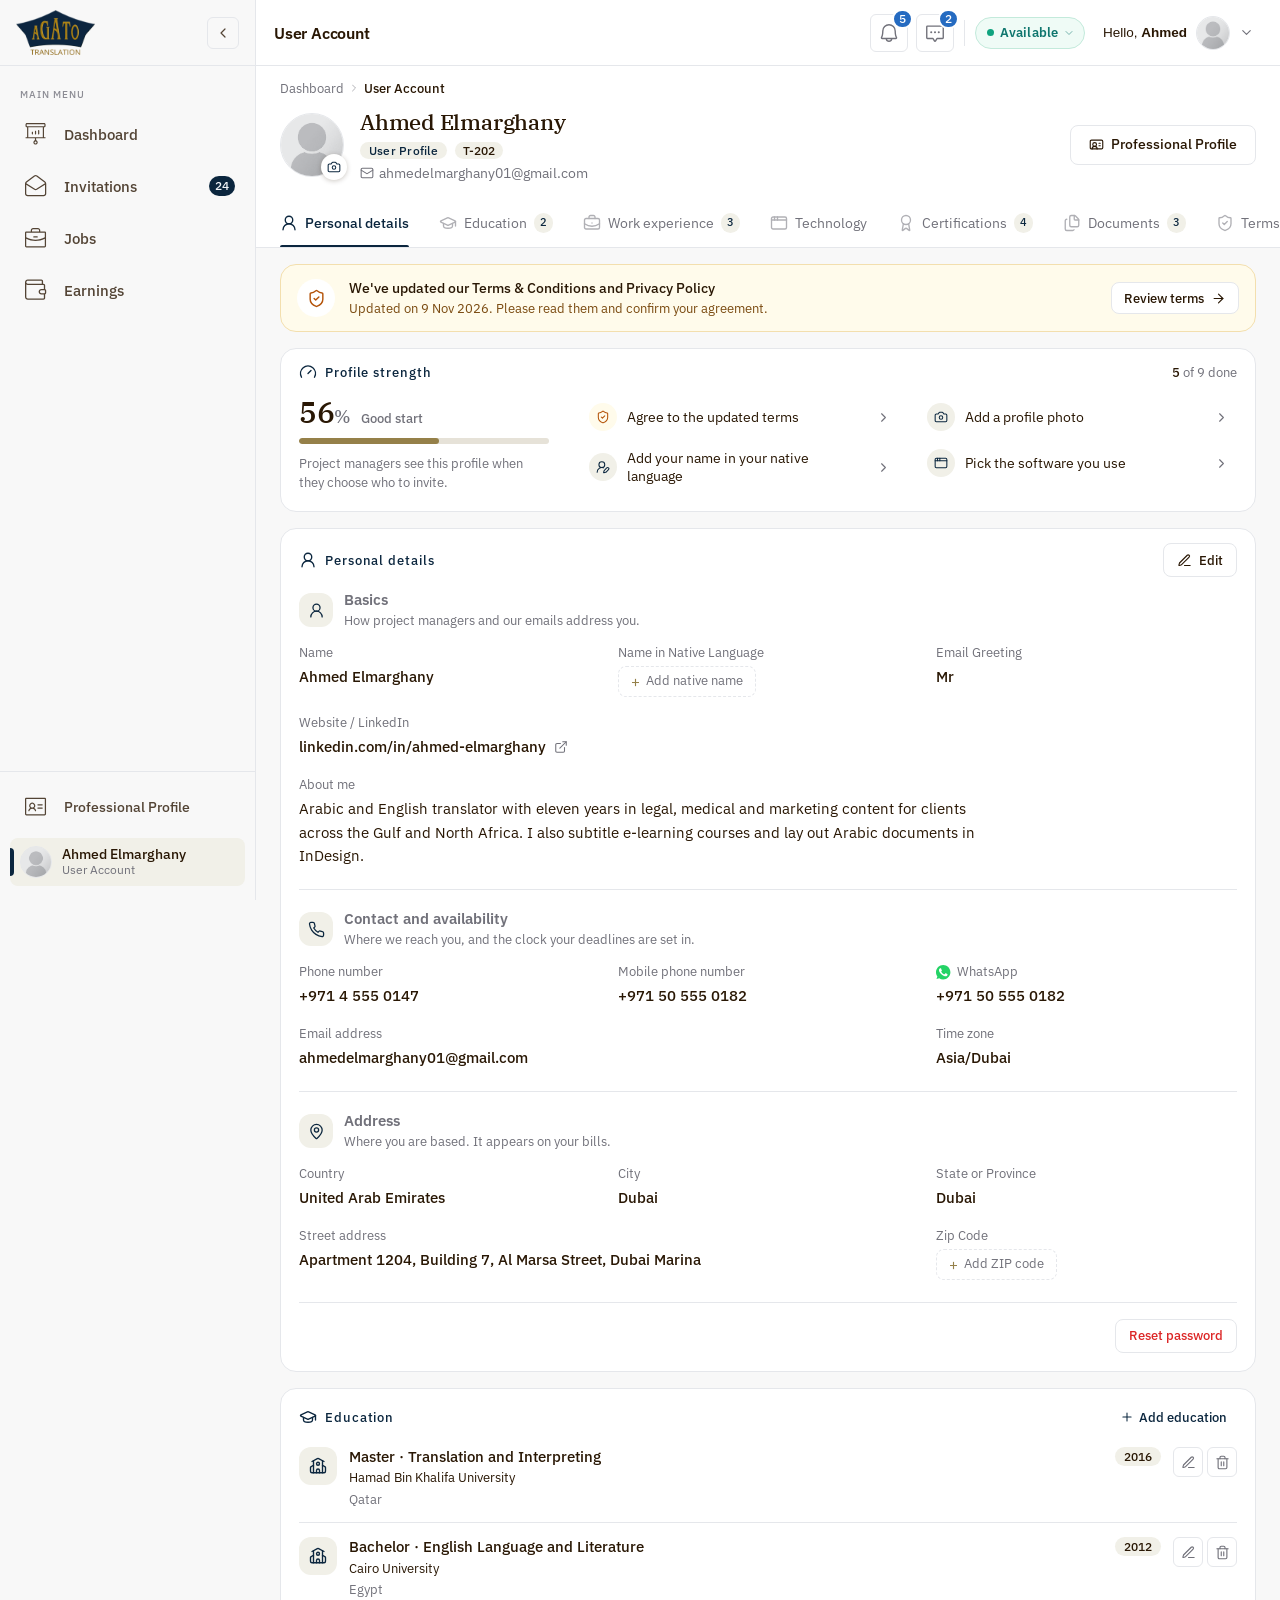
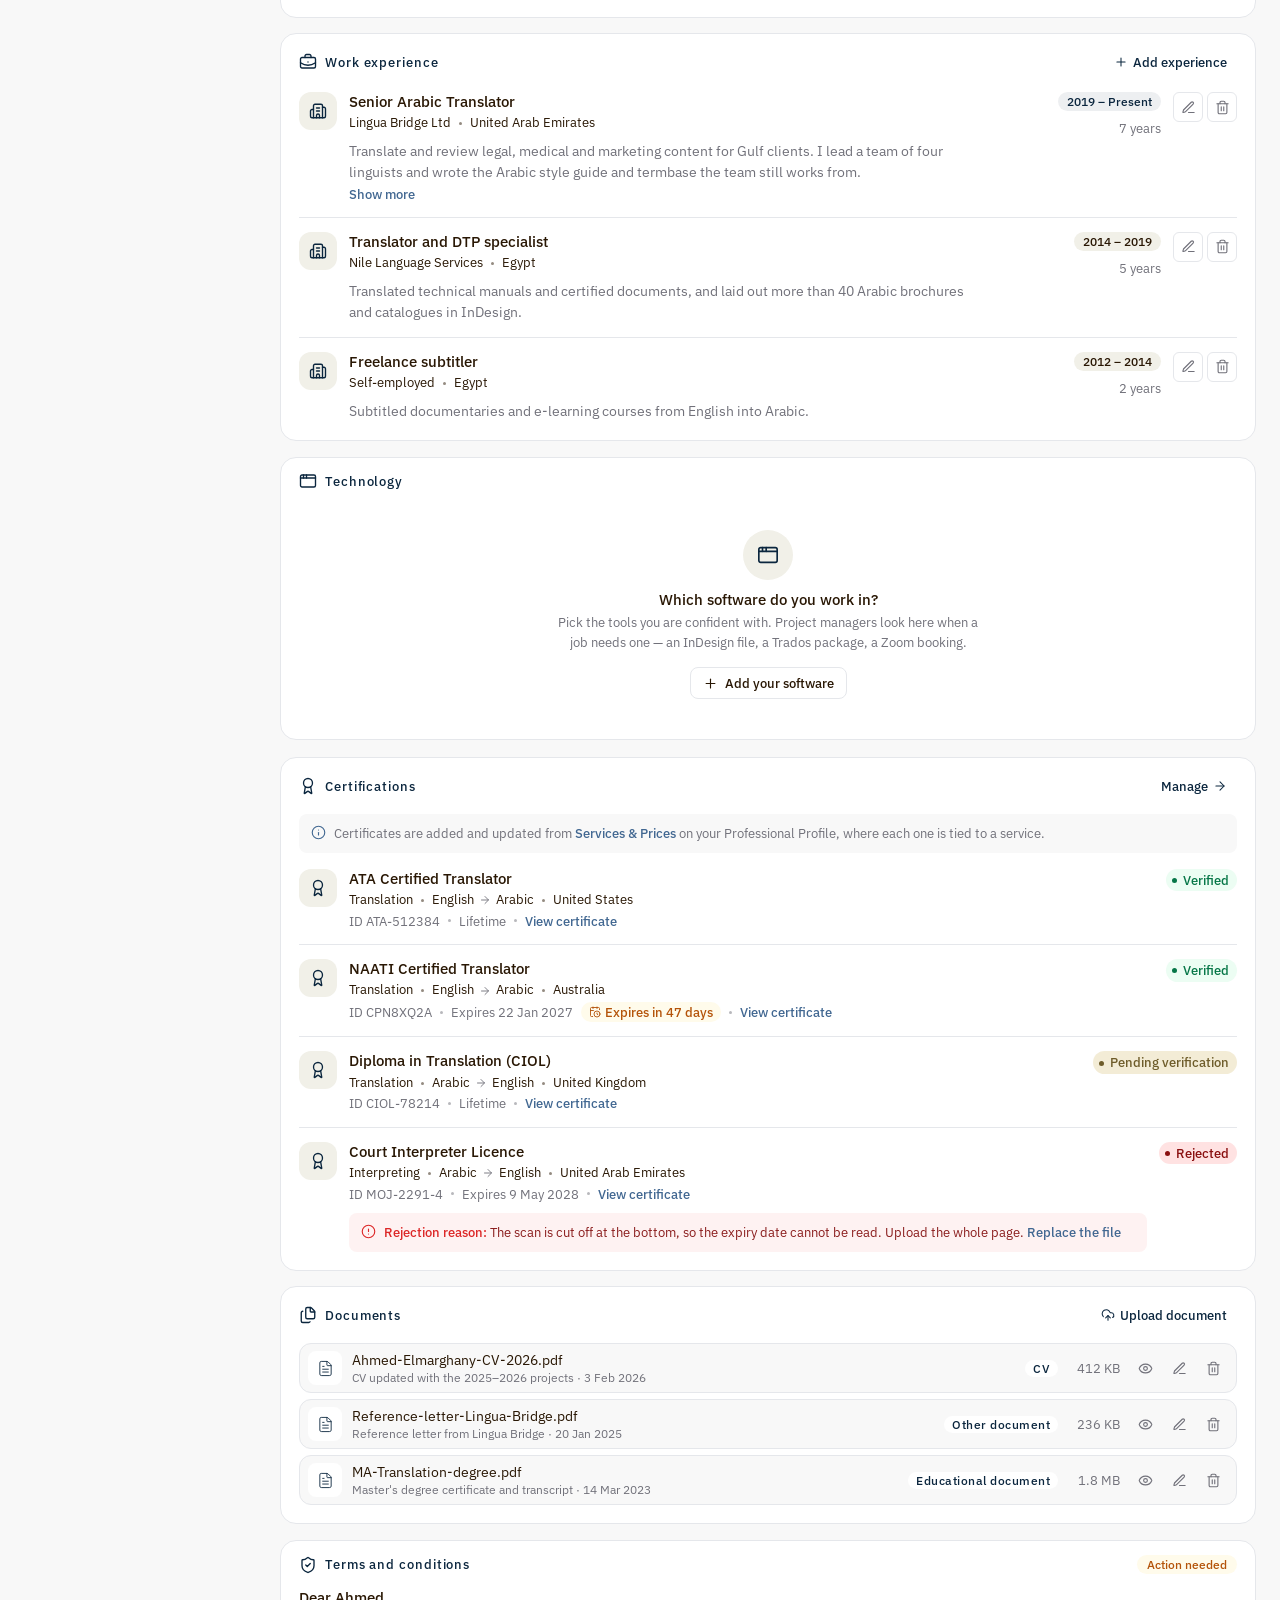
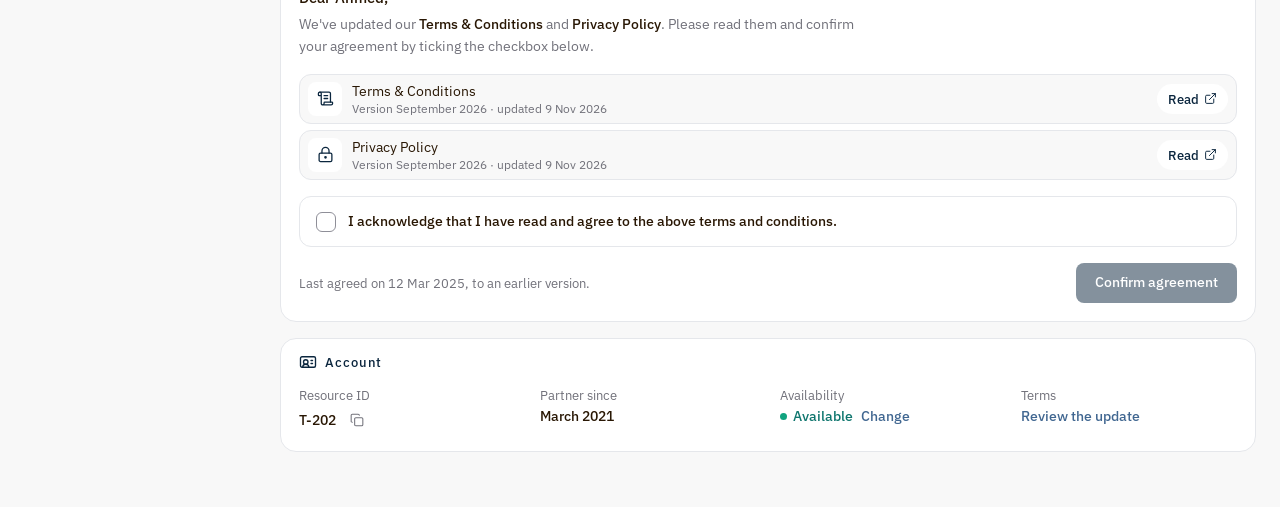
==== commit d7f04c01: "Navigation tabs' blurry styles" ====
--- a/account.html
+++ b/account.html
@@ -29,6 +29,7 @@
 
     <!-- Section tabs, used as a jump list like the job page -->
     <nav class="navigation-tabs rp-accttabs" id="rpAcctNav" aria-label="Profile sections">
+      <span class="rp-accttabs__bg" aria-hidden="true"></span>
       <button class="navigation-tabs-fade-left" type="button" aria-label="Scroll tabs left" tabindex="-1" aria-hidden="true">
         <span class="navigation-tabs-chevron" data-rp-icon="chevron-left"></span>
       </button>
--- a/assets/css/account.css
+++ b/assets/css/account.css
@@ -243,6 +243,30 @@
     position: sticky;
     top: 0;
     z-index: 40;
+}
+
+/* White at rest; the quotation header's frosted glass only while the tabs are stuck to the top */
+@supports (container-type: scroll-state) {
+    .rp-accttabs {
+        container-type: scroll-state;
+        background: transparent;
+    }
+
+    .rp-accttabs__bg {
+        position: absolute;
+        inset: 0;
+        background: var(--color-surface-white);
+        transition: background-color var(--transition-base);
+        pointer-events: none;
+    }
+
+    @container scroll-state(stuck: top) {
+        .rp-accttabs__bg {
+            background: rgba(255, 255, 255, 0.1);
+            backdrop-filter: blur(8px) saturate(180%);
+            -webkit-backdrop-filter: blur(8px) saturate(180%);
+        }
+    }
 }
 
 /* Tab labels line up with the cards: the link's own 14px padding is taken off the gutter */
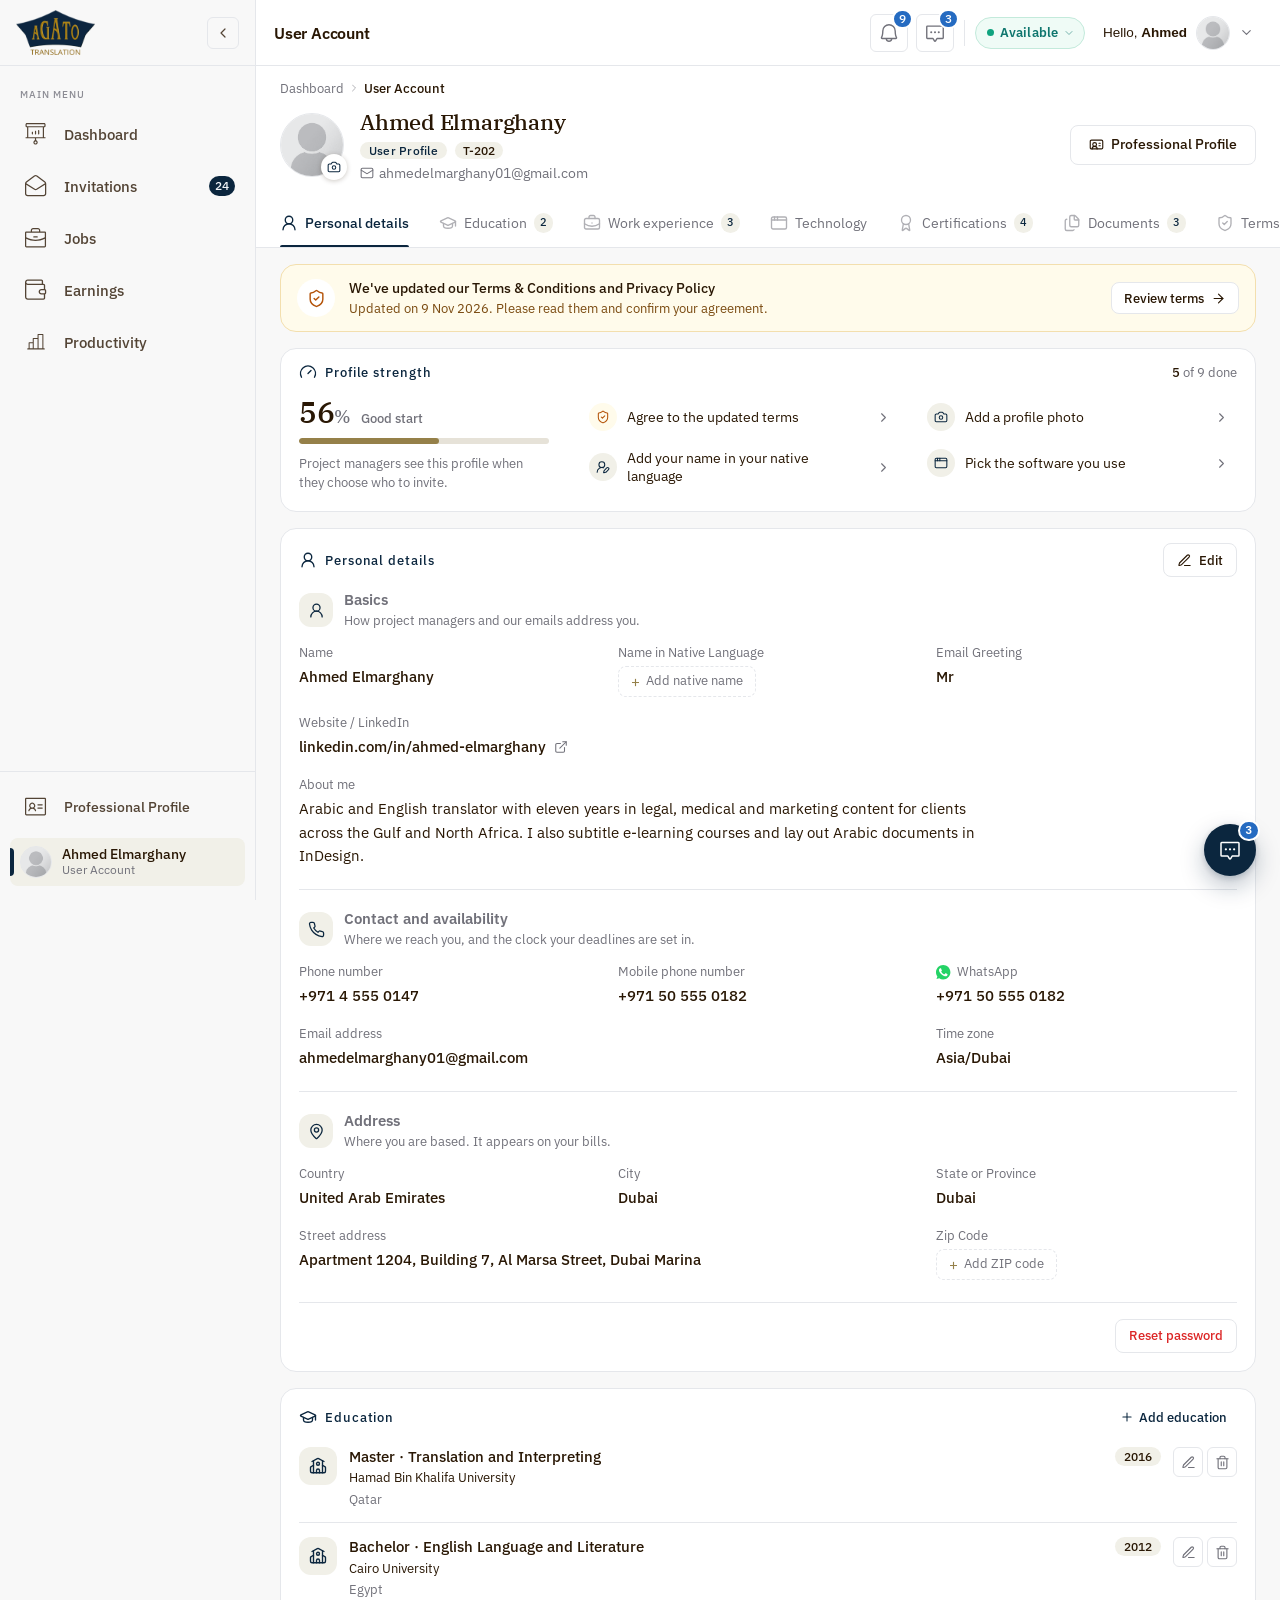
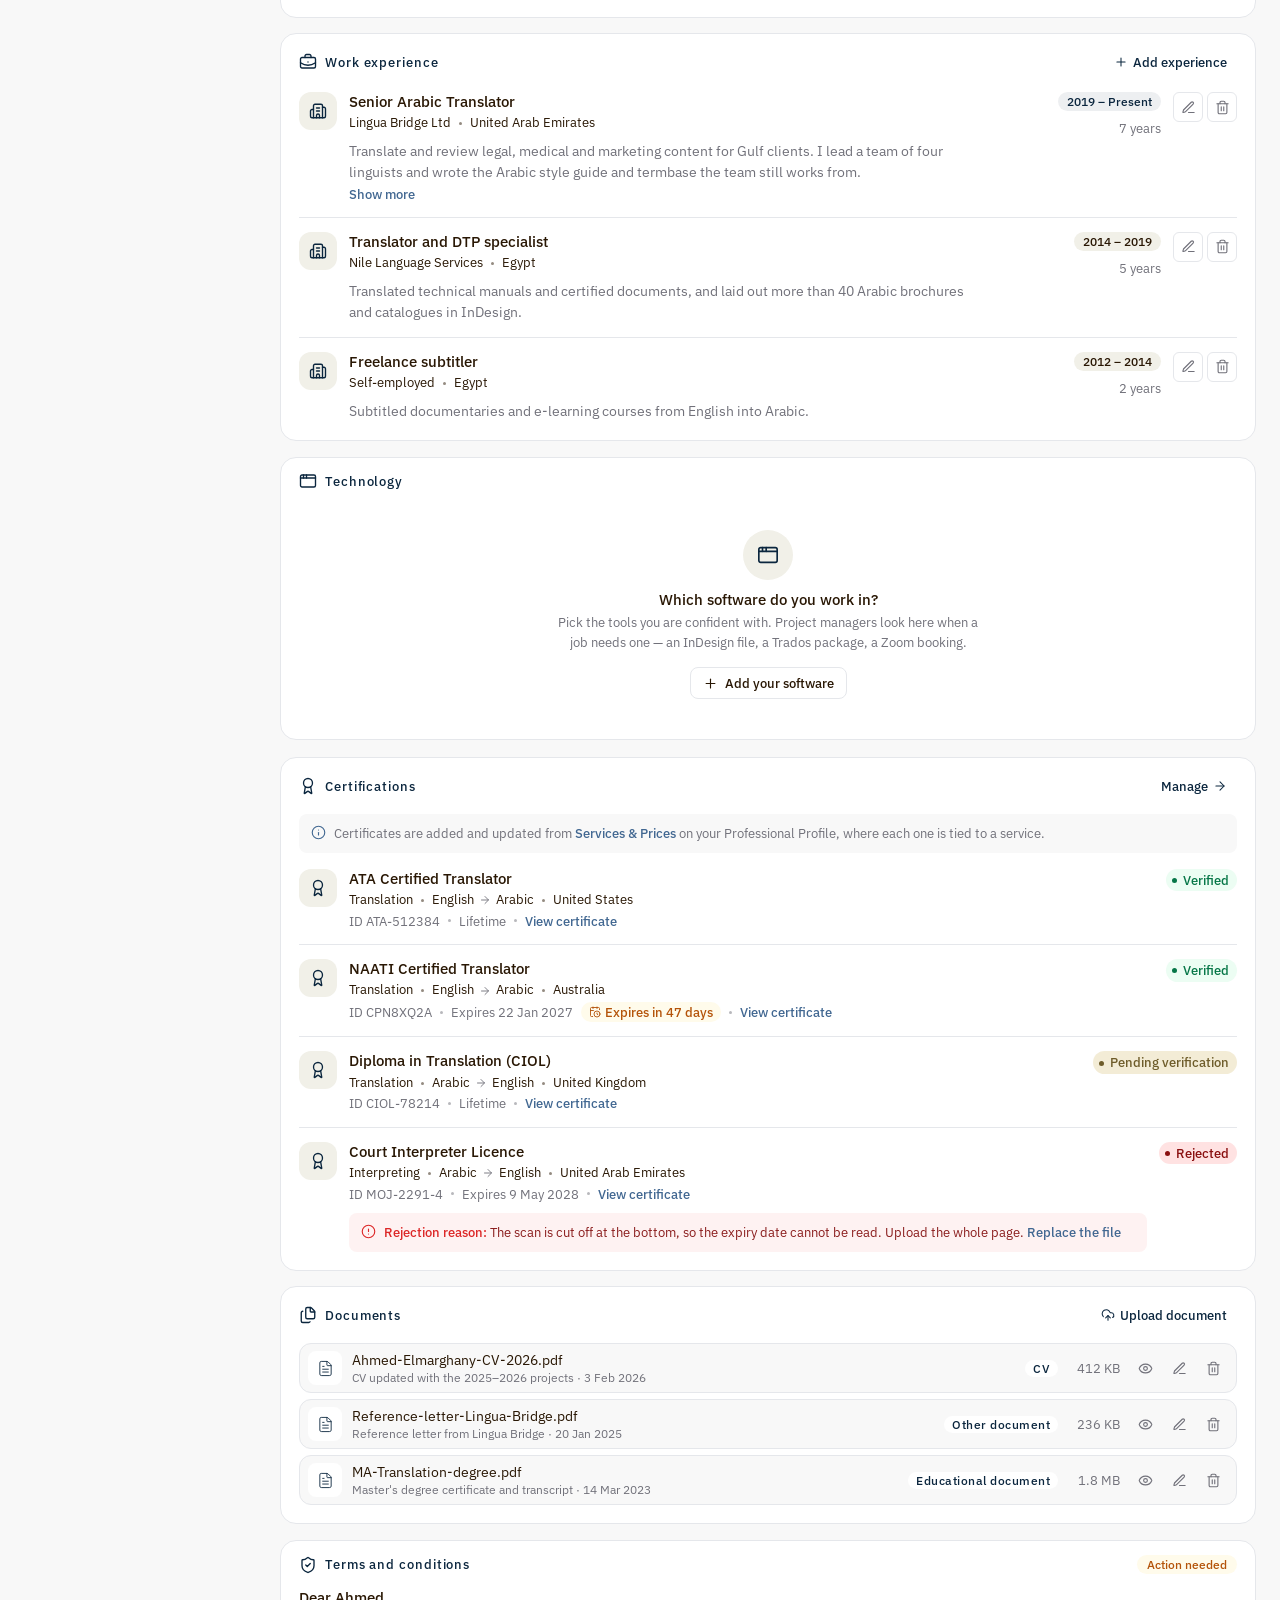
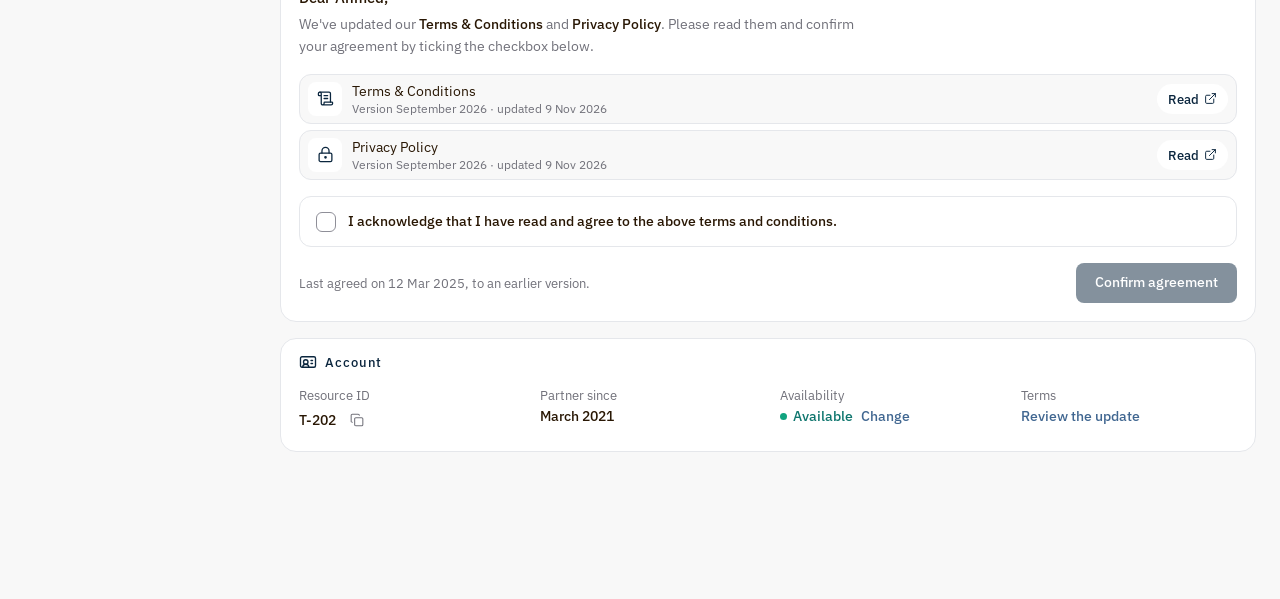
==== commit 5d33710b: "Design Notifications & Messages sections" ====
--- a/account.html
+++ b/account.html
@@ -11,6 +11,8 @@
   <link rel="stylesheet" href="assets/css/base.css">
   <link rel="stylesheet" href="assets/css/sidebar.css">
   <link rel="stylesheet" href="assets/css/topbar.css">
+  <link rel="stylesheet" href="assets/css/notifications.css">
+  <link rel="stylesheet" href="assets/css/messenger.css">
   <link rel="stylesheet" href="assets/css/navigation-tabs.css">
   <link rel="stylesheet" href="assets/css/status.css">
   <link rel="stylesheet" href="assets/css/logout-modal.css">
@@ -54,6 +56,8 @@
   <script src="assets/js/icons.js"></script>
   <script src="assets/js/data.js"></script>
   <script src="assets/js/layout.js"></script>
+  <script src="assets/js/notifications.js"></script>
+  <script src="assets/js/messenger.js"></script>
   <script src="assets/js/navigation-tabs.js"></script>
   <script src="assets/js/password-policy.js"></script>
   <script src="assets/js/account.js"></script>
--- a/assets/css/base.css
+++ b/assets/css/base.css
@@ -153,7 +153,7 @@
 }
 
 .rp-segment.is-active .rp-segment-count {
-    background: var(--color-brand-gold);
+    background: var(--color-brand-navy);
     color: #fff;
 }
 
--- a/assets/css/notifications.css
+++ b/assets/css/notifications.css
@@ -0,0 +1,1119 @@
+/* ============================================================
+   BLOCKS: rp-bell, rp-notifications, rp-notification, rp-nset
+   The topbar bell and its panel (notifications.js). The panel
+   is the availability and profile menus' sibling: white card,
+   12px radius, a header, then a scrolling list. Rows read like
+   the dashboard's Recent activity: round icon, the time at the
+   end of the first line, the detail under it.
+   ============================================================ */
+.rp-bell,
+.rp-notifications {
+    /* Tones shared with the dashboard feed and the availability pill */
+    --good-ink: #067647;
+    --good-bg: #ecfdf3;
+    --good-border: #c3eadb;
+    --warn-ink: #b45309;
+    --warn-bg: #fffaeb;
+    --warn-border: #f3dfae;
+    --bad-ink: #b91c1c;
+    --bad-bg: #fef2f2;
+    --quiet-ink: #71717a;
+    --quiet-bg: #f4f4f5;
+}
+
+/* ── Bell ─────────────────────────────────────────────────── */
+.rp-bell {
+    position: relative;
+    display: flex;
+    align-items: center;
+}
+
+.rp-bell.is-open .rp-bell__btn {
+    background: var(--color-surface-subtle);
+    border-color: var(--color-border-hover);
+    color: var(--color-text-primary);
+}
+
+.rp-bell__btn:focus-visible {
+    outline: none;
+    box-shadow: var(--focus-ring-navy);
+}
+
+/* topbar.css shows the badge as flex, which beats the hidden attribute */
+.rp-topbar__icon-badge[hidden] {
+    display: none;
+}
+
+/* A new notification swings the bell and pops the count */
+.rp-bell.is-ringing .rp-bell__btn > svg {
+    transform-origin: 50% 12%;
+    animation: rp-bell-ring 0.9s ease;
+}
+
+.rp-bell.is-ringing .rp-topbar__icon-badge {
+    animation: rp-badge-pop 0.45s ease;
+}
+
+@keyframes rp-bell-ring {
+    0%,
+    100% {
+        transform: rotate(0);
+    }
+
+    15% {
+        transform: rotate(14deg);
+    }
+
+    30% {
+        transform: rotate(-12deg);
+    }
+
+    45% {
+        transform: rotate(8deg);
+    }
+
+    60% {
+        transform: rotate(-5deg);
+    }
+
+    75% {
+        transform: rotate(2deg);
+    }
+}
+
+@keyframes rp-badge-pop {
+    40% {
+        transform: scale(1.3);
+    }
+}
+
+/* ── Panel ────────────────────────────────────────────────── */
+.rp-notifications {
+    position: absolute;
+    top: calc(100% + 10px);
+    right: 0;
+    z-index: 1100;
+    display: flex;
+    flex-direction: column;
+    width: 400px;
+    max-width: calc(100vw - 24px);
+    max-height: min(620px, calc(100vh - var(--layout-cu_topbar-height) - 32px));
+    overflow: hidden;
+    border: 1px solid var(--color-border);
+    border-radius: var(--radius-md);
+    background: var(--color-surface-white);
+    box-shadow: var(--shadow-lg);
+    font-family: var(--font-body);
+    text-align: left;
+    animation: rp-dropdown-enter 0.18s ease;
+}
+
+.rp-notifications[hidden],
+.rp-notifications__view[hidden] {
+    display: none;
+}
+
+.rp-notifications:focus {
+    outline: none;
+}
+
+.rp-notifications__view {
+    display: flex;
+    flex: 1 1 auto;
+    flex-direction: column;
+    min-height: 0;
+}
+
+/* ── Header ───────────────────────────────────────────────── */
+.rp-notifications__head {
+    flex: 0 0 auto;
+    display: flex;
+    flex-direction: column;
+    gap: 10px;
+    padding: 12px 12px 12px 16px;
+    border-bottom: 1px solid var(--color-border);
+}
+
+.rp-notifications__head--sub {
+    flex-direction: row;
+    align-items: center;
+    gap: 6px;
+    padding: 10px 16px 10px 8px;
+}
+
+.rp-notifications__bar {
+    display: flex;
+    align-items: center;
+    justify-content: space-between;
+    gap: 10px;
+    min-width: 0;
+}
+
+.rp-notifications__title {
+    margin: 0;
+    font-size: 15px;
+    font-weight: 600;
+    line-height: 1.3;
+    color: var(--color-text-primary);
+}
+
+.rp-notifications__filter .rp-segment-count[hidden] {
+    display: none;
+}
+
+.rp-notifications__icon-btn,
+.rp-notifications__text-btn {
+    flex: 0 0 auto;
+    display: inline-flex;
+    align-items: center;
+    justify-content: center;
+    border: 0;
+    border-radius: var(--radius-xs);
+    background: none;
+    font-family: var(--font-body);
+    cursor: pointer;
+    transition:
+        background var(--transition-fast),
+        color var(--transition-fast),
+        box-shadow var(--transition-fast);
+}
+
+.rp-notifications__icon-btn {
+    width: 32px;
+    height: 32px;
+    padding: 0;
+    color: var(--color-text-secondary);
+}
+
+.rp-notifications__icon-btn svg {
+    width: 18px;
+    height: 18px;
+}
+
+.rp-notifications__text-btn {
+    gap: 6px;
+    height: 30px;
+    padding: 0 8px;
+    font-size: 13px;
+    font-weight: 500;
+    color: var(--color-brand-navy);
+    white-space: nowrap;
+}
+
+.rp-notifications__text-btn svg {
+    width: 16px;
+    height: 16px;
+}
+
+.rp-notifications__icon-btn:hover,
+.rp-notifications__text-btn:hover {
+    background: var(--color-surface-subtle);
+    color: var(--color-text-primary);
+}
+
+.rp-notifications__text-btn:disabled {
+    background: none;
+    color: var(--color-text-secondary);
+    opacity: 0.55;
+    cursor: default;
+}
+
+.rp-notifications__icon-btn:focus-visible,
+.rp-notifications__text-btn:focus-visible {
+    outline: none;
+    box-shadow: var(--focus-ring-navy);
+}
+
+/* ── List ─────────────────────────────────────────────────── */
+.rp-notifications__body {
+    flex: 1 1 auto;
+    min-height: 0;
+    overflow-y: auto;
+    overscroll-behavior: contain;
+    padding-bottom: 6px;
+    scrollbar-width: thin;
+}
+
+/* The day stays in view while its rows scroll under it */
+.rp-notifications__group-label {
+    position: sticky;
+    top: 0;
+    z-index: 2;
+    margin: 0;
+    padding: 10px 16px 6px;
+    background: var(--color-surface-white);
+    font-size: 12px;
+    font-weight: 600;
+    line-height: 1.3;
+    color: var(--color-text-secondary);
+}
+
+.rp-notifications__list {
+    margin: 0;
+    padding: 0 6px;
+    list-style: none;
+}
+
+/* ── One notification ─────────────────────────────────────── */
+.rp-notification {
+    position: relative;
+    border-radius: var(--radius-sm);
+    transition: background var(--transition-fast);
+}
+
+.rp-notification:hover,
+.rp-notification:focus-within {
+    background: var(--color-surface-inset);
+}
+
+.rp-notification__link {
+    display: grid;
+    grid-template-columns: 32px minmax(0, 1fr);
+    column-gap: 12px;
+    width: 100%;
+    padding: 10px 10px 10px 18px;
+    border: 0;
+    border-radius: inherit;
+    background: none;
+    font: inherit;
+    text-align: left;
+    color: inherit;
+    text-decoration: none;
+    cursor: pointer;
+}
+
+.rp-notification__link:hover {
+    color: inherit;
+    text-decoration: none;
+}
+
+.rp-notification__link:focus-visible {
+    outline: 2px solid var(--color-brand-navy);
+    outline-offset: -2px;
+}
+
+/* Unread: a navy dot in the gutter and a heavier title */
+.rp-notification__dot {
+    position: absolute;
+    top: 23px;
+    left: 6px;
+    width: 7px;
+    height: 7px;
+    border-radius: 50%;
+    background: var(--color-brand-navy);
+    opacity: 0;
+    transform: scale(0.4);
+    pointer-events: none;
+    transition:
+        opacity var(--transition-fast),
+        transform var(--transition-fast);
+}
+
+.rp-notification--unread .rp-notification__dot {
+    opacity: 1;
+    transform: none;
+}
+
+.rp-notification__icon {
+    display: grid;
+    place-items: center;
+    width: 32px;
+    height: 32px;
+    border-radius: var(--radius-full);
+    background: var(--color-surface-subtle);
+    color: var(--color-brand-navy);
+}
+
+.rp-notification__icon svg {
+    width: 16px;
+    height: 16px;
+}
+
+.rp-notification__icon--good {
+    background: var(--good-bg);
+    color: var(--good-ink);
+}
+
+.rp-notification__icon--warn {
+    background: var(--warn-bg);
+    color: var(--warn-ink);
+}
+
+.rp-notification__icon--bad {
+    background: var(--bad-bg);
+    color: var(--bad-ink);
+}
+
+.rp-notification__icon--quiet {
+    background: var(--quiet-bg);
+    color: var(--quiet-ink);
+}
+
+.rp-notification__main {
+    display: flex;
+    flex-direction: column;
+    gap: 2px;
+    min-width: 0;
+    padding-top: 1px;
+}
+
+.rp-notification__line {
+    display: flex;
+    align-items: baseline;
+    gap: 10px;
+    min-width: 0;
+}
+
+.rp-notification__title {
+    flex: 1 1 auto;
+    min-width: 0;
+    font-size: 13.5px;
+    font-weight: 500;
+    line-height: 1.4;
+    color: var(--color-text-muted);
+}
+
+.rp-notification--unread .rp-notification__title {
+    font-weight: 600;
+    color: var(--color-text-primary);
+}
+
+.rp-notification__time {
+    flex: 0 0 auto;
+    font-size: 12px;
+    line-height: 1.4;
+    color: var(--color-text-secondary);
+    white-space: nowrap;
+    font-variant-numeric: tabular-nums;
+}
+
+.rp-notification--unread .rp-notification__line .rp-notification__time {
+    font-weight: 500;
+    color: var(--color-brand-navy);
+}
+
+.rp-notification__detail {
+    display: -webkit-box;
+    overflow: hidden;
+    font-size: 12.5px;
+    line-height: 1.45;
+    color: var(--color-text-secondary);
+    -webkit-line-clamp: 2;
+    -webkit-box-orient: vertical;
+}
+
+.rp-notification__meta {
+    display: flex;
+    flex-wrap: wrap;
+    gap: 6px;
+    margin-top: 4px;
+}
+
+.rp-notification__chip {
+    display: inline-flex;
+    align-items: center;
+    height: 20px;
+    padding: 0 8px;
+    border: 1px solid var(--color-border);
+    border-radius: var(--radius-full);
+    background: var(--color-surface-white);
+    font-size: 11.5px;
+    font-weight: 600;
+    line-height: 1;
+    color: var(--color-text-secondary);
+    white-space: nowrap;
+    font-variant-numeric: tabular-nums;
+}
+
+.rp-notification__chip--warn {
+    border-color: var(--warn-border);
+    background: var(--warn-bg);
+    color: var(--warn-ink);
+}
+
+.rp-notification__chip--good {
+    border-color: var(--good-border);
+    background: var(--good-bg);
+    color: var(--good-ink);
+}
+
+/* ── Row actions: on hover with a mouse, behind ⋯ on touch ── */
+.rp-notification__actions {
+    position: absolute;
+    top: 6px;
+    right: 6px;
+    display: flex;
+    gap: 2px;
+    opacity: 0;
+    pointer-events: none;
+    transition: opacity var(--transition-fast);
+}
+
+.rp-notification:hover .rp-notification__actions,
+.rp-notification:focus-within .rp-notification__actions {
+    opacity: 1;
+    pointer-events: auto;
+}
+
+/* The buttons take the time's place; opacity, not visibility, so a screen reader still hears it */
+.rp-notification__line > .rp-notification__time {
+    transition: opacity var(--transition-fast);
+}
+
+.rp-notification:hover .rp-notification__line > .rp-notification__time,
+.rp-notification:focus-within .rp-notification__line > .rp-notification__time {
+    opacity: 0;
+}
+
+.rp-notification__action,
+.rp-notification__more {
+    display: grid;
+    place-items: center;
+    padding: 0;
+    border: 0;
+    border-radius: var(--radius-xs);
+    background: none;
+    color: var(--color-text-secondary);
+    cursor: pointer;
+    transition:
+        background var(--transition-fast),
+        color var(--transition-fast);
+}
+
+.rp-notification__action {
+    width: 28px;
+    height: 28px;
+}
+
+.rp-notification__action svg {
+    width: 15px;
+    height: 15px;
+}
+
+.rp-notification__action:hover {
+    background: var(--color-surface-subtle);
+    color: var(--color-text-primary);
+}
+
+.rp-notification__action--remove {
+    color: var(--color-status-danger);
+}
+
+.rp-notification__action--remove:hover {
+    background: var(--color-status-danger-bg);
+    color: var(--color-status-danger);
+}
+
+.rp-notification__action:focus-visible,
+.rp-notification__more:focus-visible {
+    outline: none;
+    box-shadow: var(--focus-ring-navy);
+}
+
+.rp-notification__more {
+    display: none;
+    position: absolute;
+    top: 4px;
+    right: 2px;
+    width: 40px;
+    height: 40px;
+}
+
+.rp-notification__more svg {
+    width: 18px;
+    height: 18px;
+}
+
+@media (hover: none) {
+    .rp-notification__actions {
+        display: none;
+    }
+
+    .rp-notification__more {
+        display: grid;
+    }
+
+    .rp-notification__link {
+        padding-right: 42px;
+    }
+
+    /* No hover here, so the time always shows */
+    .rp-notification:focus-within .rp-notification__line > .rp-notification__time {
+        opacity: 1;
+    }
+
+    /* Fingers need 40px targets */
+    .rp-notifications__icon-btn {
+        width: 40px;
+        height: 40px;
+    }
+
+    .rp-notifications__text-btn {
+        height: 40px;
+    }
+
+    .rp-notification__stack {
+        min-height: 40px;
+        margin-top: -10px;
+        margin-bottom: 2px;
+    }
+}
+
+/* ── A job's earlier reminders or invitations, folded ─────── */
+.rp-notification__stack {
+    display: inline-flex;
+    align-items: center;
+    gap: 4px;
+    margin: -4px 0 8px 58px;
+    padding: 4px 8px 4px 4px;
+    border: 0;
+    border-radius: var(--radius-xs);
+    background: none;
+    font-family: var(--font-body);
+    font-size: 12px;
+    font-weight: 600;
+    color: var(--color-link);
+    cursor: pointer;
+    transition: background var(--transition-fast);
+}
+
+.rp-notification__stack:hover {
+    background: var(--color-surface-subtle);
+}
+
+.rp-notification__stack:focus-visible {
+    outline: none;
+    box-shadow: var(--focus-ring-navy);
+}
+
+.rp-notification__stack svg {
+    width: 14px;
+    height: 14px;
+    transition: transform var(--transition-fast);
+}
+
+.rp-notification__stack[aria-expanded="true"] svg {
+    transform: rotate(180deg);
+}
+
+.rp-notification__earlier {
+    display: flex;
+    flex-direction: column;
+    gap: 7px;
+    margin: 0 12px 12px 62px;
+    padding: 2px 0 2px 12px;
+    border-left: 2px solid var(--color-border);
+    list-style: none;
+}
+
+.rp-notification__earlier[hidden] {
+    display: none;
+}
+
+.rp-notification__earlier-item {
+    display: flex;
+    align-items: baseline;
+    justify-content: space-between;
+    gap: 10px;
+    font-size: 12.5px;
+    line-height: 1.4;
+    color: var(--color-text-secondary);
+}
+
+.rp-notification__earlier-item.is-unread > span {
+    font-weight: 500;
+    color: var(--color-text-primary);
+}
+
+.rp-notification__earlier-item .rp-notification__time {
+    font-size: 11.5px;
+}
+
+/* ── Arriving and leaving ─────────────────────────────────── */
+.rp-notification.is-fresh {
+    animation:
+        rp-notification-in 0.35s ease,
+        rp-notification-glow 2.6s ease;
+}
+
+.rp-notification.is-leaving {
+    pointer-events: none;
+    animation: rp-notification-out 0.18s ease forwards;
+}
+
+@keyframes rp-notification-in {
+    from {
+        opacity: 0;
+        transform: translateY(-6px);
+    }
+}
+
+@keyframes rp-notification-glow {
+    0%,
+    45% {
+        background: var(--color-surface-gold-pale);
+    }
+}
+
+@keyframes rp-notification-out {
+    to {
+        opacity: 0;
+        transform: translateX(16px);
+    }
+}
+
+/* ── Loading older rows, and the end of them ──────────────── */
+.rp-notifications__tail {
+    min-height: 1px;
+    padding: 0 6px;
+}
+
+.rp-notifications__skeleton {
+    display: grid;
+    grid-template-columns: 32px minmax(0, 1fr);
+    column-gap: 12px;
+    padding: 10px 10px 10px 18px;
+}
+
+.rp-notifications__bones {
+    display: flex;
+    flex-direction: column;
+    gap: 8px;
+    padding-top: 4px;
+}
+
+.rp-notifications__bone {
+    display: block;
+    height: 10px;
+    border-radius: 6px;
+    background: linear-gradient(90deg, var(--color-surface-subtle) 25%, var(--color-surface-inset) 50%, var(--color-surface-subtle) 75%);
+    background-size: 200% 100%;
+    animation: rp-notification-bone 1.2s linear infinite;
+}
+
+.rp-notifications__bone--icon {
+    width: 32px;
+    height: 32px;
+    border-radius: var(--radius-full);
+}
+
+.rp-notifications__bone--short {
+    width: 60%;
+}
+
+@keyframes rp-notification-bone {
+    to {
+        background-position: -200% 0;
+    }
+}
+
+.rp-notifications__end {
+    margin: 8px 0 10px;
+    font-size: 12px;
+    text-align: center;
+    color: var(--color-text-secondary);
+}
+
+/* ── Nothing to show ──────────────────────────────────────── */
+.rp-notifications__empty {
+    display: flex;
+    flex-direction: column;
+    align-items: center;
+    gap: 6px;
+    padding: 40px 24px 44px;
+    text-align: center;
+}
+
+.rp-notifications__empty-icon {
+    display: grid;
+    place-items: center;
+    width: 48px;
+    height: 48px;
+    margin-bottom: 6px;
+    border-radius: var(--radius-full);
+    background: var(--color-surface-subtle);
+    color: var(--color-brand-navy);
+}
+
+.rp-notifications__empty-icon svg {
+    width: 22px;
+    height: 22px;
+}
+
+.rp-notifications__empty-title {
+    margin: 0;
+    font-size: 14px;
+    font-weight: 600;
+    color: var(--color-text-primary);
+}
+
+.rp-notifications__empty-note {
+    max-width: 260px;
+    margin: 0;
+    font-size: 12.5px;
+    line-height: 1.5;
+    color: var(--color-text-secondary);
+}
+
+/* ── ⋯ menu on touch screens ──────────────────────────────── */
+.rp-notifications__menu {
+    position: absolute;
+    z-index: 5;
+    min-width: 184px;
+    padding: 4px;
+    border: 1px solid var(--color-border);
+    border-radius: var(--radius-sm);
+    background: var(--color-surface-white);
+    box-shadow: var(--shadow-md);
+    animation: rp-dropdown-enter 0.14s ease;
+}
+
+.rp-notifications__menu[hidden] {
+    display: none;
+}
+
+.rp-notifications__menu-item {
+    display: flex;
+    align-items: center;
+    gap: 10px;
+    width: 100%;
+    min-height: 40px;
+    padding: 0 12px;
+    border: 0;
+    border-radius: var(--radius-xs);
+    background: none;
+    font-family: var(--font-body);
+    font-size: 13.5px;
+    font-weight: 500;
+    text-align: left;
+    color: var(--color-text-primary);
+    cursor: pointer;
+}
+
+.rp-notifications__menu-item svg {
+    width: 16px;
+    height: 16px;
+    color: var(--color-text-secondary);
+}
+
+.rp-notifications__menu-item:hover,
+.rp-notifications__menu-item:focus-visible {
+    outline: none;
+    background: var(--color-surface-subtle);
+}
+
+.rp-notifications__menu-item--danger,
+.rp-notifications__menu-item--danger svg {
+    color: var(--color-status-danger);
+}
+
+.rp-notifications__menu-item--danger:hover,
+.rp-notifications__menu-item--danger:focus-visible {
+    background: var(--color-status-danger-bg);
+}
+
+/* ── Undo, after a removal or Mark all as read ────────────── */
+.rp-notifications__undo {
+    position: absolute;
+    right: 10px;
+    bottom: 10px;
+    left: 10px;
+    z-index: 6;
+    display: flex;
+    align-items: center;
+    justify-content: space-between;
+    gap: 12px;
+    padding: 8px 8px 8px 14px;
+    border-radius: var(--radius-sm);
+    background: var(--color-brand-navy);
+    box-shadow: var(--shadow-md);
+    font-size: 13px;
+    font-weight: 500;
+    color: #fff;
+    animation: rp-notification-in 0.2s ease;
+}
+
+.rp-notifications__undo[hidden] {
+    display: none;
+}
+
+.rp-notifications__undo button {
+    height: 30px;
+    padding: 0 12px;
+    border: 0;
+    border-radius: var(--radius-xs);
+    background: rgba(255, 255, 255, 0.12);
+    font-family: var(--font-body);
+    font-size: 13px;
+    font-weight: 600;
+    color: #fff;
+    cursor: pointer;
+    transition: background var(--transition-fast);
+}
+
+.rp-notifications__undo button:hover {
+    background: rgba(255, 255, 255, 0.22);
+}
+
+.rp-notifications__undo button:focus-visible {
+    outline: 2px solid #fff;
+    outline-offset: 1px;
+}
+
+/* ── Settings ─────────────────────────────────────────────── */
+.rp-notifications__settings {
+    flex: 1 1 auto;
+    min-height: 0;
+    overflow-y: auto;
+    padding: 4px 16px 8px;
+}
+
+.rp-nset {
+    padding: 12px 0 14px;
+}
+
+.rp-nset + .rp-nset {
+    border-top: 1px solid var(--color-border);
+}
+
+.rp-nset__title {
+    display: flex;
+    align-items: center;
+    gap: 8px;
+    margin: 0 0 6px;
+    font-size: 13px;
+    font-weight: 600;
+    color: var(--color-text-primary);
+}
+
+.rp-nset__title svg {
+    width: 16px;
+    height: 16px;
+    color: var(--color-brand-navy);
+}
+
+/* The whole row toggles: a 36px switch alone is a small target */
+.rp-nset__switch {
+    position: relative;
+    display: flex;
+    align-items: center;
+    gap: 12px;
+    min-height: 40px;
+    cursor: pointer;
+}
+
+.rp-nset__switch:has(.rp-nset__input:disabled) {
+    cursor: default;
+}
+
+.rp-nset__input {
+    position: absolute;
+    width: 1px;
+    height: 1px;
+    opacity: 0;
+}
+
+.rp-nset__track {
+    position: relative;
+    flex: 0 0 auto;
+    width: 36px;
+    height: 20px;
+    border-radius: var(--radius-full);
+    background: #d4d4d8;
+    transition:
+        background var(--transition-fast),
+        box-shadow var(--transition-fast);
+}
+
+.rp-nset__thumb {
+    position: absolute;
+    top: 2px;
+    left: 2px;
+    width: 16px;
+    height: 16px;
+    border-radius: var(--radius-full);
+    background: var(--color-surface-white);
+    box-shadow: var(--shadow-sm);
+    transition: transform var(--transition-fast);
+}
+
+.rp-nset__input:checked + .rp-nset__track {
+    background: var(--color-brand-navy);
+}
+
+.rp-nset__input:checked + .rp-nset__track .rp-nset__thumb {
+    transform: translateX(16px);
+}
+
+.rp-nset__input:focus-visible + .rp-nset__track {
+    box-shadow: var(--focus-ring-navy);
+}
+
+.rp-nset__input:disabled + .rp-nset__track {
+    opacity: 0.45;
+}
+
+.rp-nset__label {
+    font-size: 13.5px;
+    line-height: 1.4;
+    color: var(--color-text-primary);
+}
+
+.rp-nset__volume {
+    display: flex;
+    align-items: center;
+    gap: 10px;
+    margin-top: 4px;
+    padding-left: 48px;
+    transition: opacity var(--transition-fast);
+}
+
+.rp-nset__volume.is-off {
+    opacity: 0.5;
+}
+
+.rp-nset__volume-icon {
+    display: grid;
+    flex: 0 0 auto;
+    color: var(--color-text-secondary);
+}
+
+.rp-nset__volume-icon svg {
+    width: 18px;
+    height: 18px;
+}
+
+.rp-nset__range {
+    flex: 1 1 auto;
+    min-width: 0;
+    accent-color: var(--color-brand-navy);
+    cursor: pointer;
+}
+
+.rp-nset__range:disabled {
+    cursor: default;
+}
+
+.rp-nset__value {
+    flex: 0 0 auto;
+    width: 36px;
+    font-size: 12.5px;
+    text-align: right;
+    color: var(--color-text-secondary);
+    font-variant-numeric: tabular-nums;
+}
+
+.rp-nset__state {
+    margin: 4px 0 0 48px;
+    font-size: 12.5px;
+    line-height: 1.45;
+    color: var(--color-status-warning);
+}
+
+.rp-notifications__foot {
+    flex: 0 0 auto;
+    padding: 12px 16px;
+    border-top: 1px solid var(--color-border);
+    background: var(--color-surface-inset);
+}
+
+.rp-notifications__btn {
+    display: inline-flex;
+    align-items: center;
+    justify-content: center;
+    gap: 8px;
+    width: 100%;
+    height: 40px;
+    border: 1px solid var(--color-border);
+    border-radius: var(--radius-sm);
+    background: var(--color-surface-white);
+    font-family: var(--font-body);
+    font-size: 13px;
+    font-weight: 600;
+    color: var(--color-text-primary);
+    cursor: pointer;
+    transition:
+        background var(--transition-fast),
+        box-shadow var(--transition-fast);
+}
+
+.rp-notifications__btn svg {
+    width: 16px;
+    height: 16px;
+    color: var(--color-brand-navy);
+}
+
+.rp-notifications__btn:hover {
+    background: var(--color-surface-subtle);
+}
+
+.rp-notifications__btn:disabled {
+    opacity: 0.7;
+    cursor: default;
+}
+
+.rp-notifications__btn:focus-visible {
+    outline: none;
+    box-shadow: var(--focus-ring-navy);
+}
+
+.rp-notifications__sr {
+    position: absolute;
+    width: 1px;
+    height: 1px;
+    margin: -1px;
+    padding: 0;
+    overflow: hidden;
+    clip: rect(0 0 0 0);
+    white-space: nowrap;
+    border: 0;
+}
+
+/* ── Phones: a sheet across the topbar, like the availability panel ── */
+@media (max-width: 600px) {
+    .rp-bell {
+        position: static;
+    }
+
+    .rp-notifications {
+        top: calc(100% + 6px);
+        right: 12px;
+        left: 12px;
+        width: auto;
+        max-width: none;
+        max-height: calc(100vh - var(--layout-cu_topbar-height) - 24px);
+        max-height: calc(100dvh - var(--layout-cu_topbar-height) - 24px);
+    }
+}
+
+@media (max-width: 360px) {
+    .rp-notifications__head {
+        padding-left: 12px;
+    }
+
+    .rp-notification__link {
+        padding-left: 16px;
+        column-gap: 10px;
+    }
+
+    .rp-notification__stack {
+        margin-left: 54px;
+    }
+
+    .rp-notification__earlier {
+        margin-left: 58px;
+    }
+}
+
+@media (prefers-reduced-motion: reduce) {
+    .rp-notifications,
+    .rp-notifications__menu,
+    .rp-notifications__undo,
+    .rp-notifications__bone,
+    .rp-notification.is-fresh,
+    .rp-notification.is-leaving,
+    .rp-bell.is-ringing .rp-bell__btn > svg,
+    .rp-bell.is-ringing .rp-topbar__icon-badge {
+        animation: none;
+    }
+}
--- a/assets/css/messenger.css
+++ b/assets/css/messenger.css
@@ -0,0 +1,2613 @@
+/* ============================================================
+   BLOCKS: rp-messenger, rp-convo, rp-thread, rp-dm, rp-composer,
+           rp-face, rp-voice-note, rp-peek
+   The chat bubble at the bottom-right and the panel above it
+   (messenger.js). Bubbles, day pills, files and voice notes are
+   the job page's chat (job.css) rebuilt here, so the two read as
+   one. Pages keep room under their content for the bubble.
+   ============================================================ */
+.rp-messenger {
+    --msgr-gap: 24px;
+    --msgr-launcher: 52px;
+    --msgr-online: #10a37f;
+    --msgr-away: #e08a1e;
+    --warn-ink: #b45309;
+    --warn-bg: #fffaeb;
+    --warn-border: #f3dfae;
+    --bad-ink: #b91c1c;
+    --bad-bg: #fef2f2;
+    --bad-border: #f5d0d0;
+
+    position: fixed;
+    right: var(--msgr-gap);
+    bottom: var(--msgr-gap);
+    /* Over the page, under the topbar (900), so its menus open on top */
+    z-index: 890;
+    font-family: var(--font-body);
+    color: var(--color-text-primary);
+}
+
+/* ── Room under every page, so the bubble never sits on its pagination ── */
+body.rp-has-messenger .rp-page {
+    padding-bottom: 92px;
+}
+
+body.rp-has-messenger .rp-toast-stack {
+    bottom: 92px;
+}
+
+/* An open panel owns the corner: toasts line up beside it, not over its composer */
+@media (min-width: 601px) {
+    body.rp-messenger-open .rp-toast-stack {
+        right: min(440px, calc(100vw - 280px));
+    }
+
+    body.rp-messenger-open.rp-messenger-wide .rp-toast-stack {
+        right: min(820px, calc(100vw - 280px));
+    }
+}
+
+/* Another overlay owns the screen (the phone menu, a modal): the bubble steps aside */
+body.rp-no-scroll:not(.rp-messenger-open) .rp-messenger {
+    display: none;
+}
+
+/* ── The bubble ───────────────────────────────────────────── */
+.rp-messenger__launcher {
+    position: relative;
+    display: grid;
+    place-items: center;
+    width: var(--msgr-launcher);
+    height: var(--msgr-launcher);
+    padding: 0;
+    border: 0;
+    border-radius: var(--radius-full);
+    background: var(--color-brand-navy);
+    box-shadow: 0 10px 24px rgba(12, 37, 63, 0.28), 0 2px 6px rgba(12, 37, 63, 0.18);
+    color: var(--color-surface-white);
+    cursor: pointer;
+    transition:
+        background var(--transition-fast),
+        box-shadow var(--transition-fast),
+        transform var(--transition-fast);
+}
+
+.rp-messenger__launcher:hover {
+    background: var(--color-brand-navy-hover);
+    box-shadow: 0 14px 30px rgba(12, 37, 63, 0.32), 0 3px 8px rgba(12, 37, 63, 0.2);
+    transform: translateY(-2px);
+}
+
+.rp-messenger__launcher:active {
+    transform: scale(0.96);
+}
+
+.rp-messenger__launcher:focus-visible {
+    outline: none;
+    box-shadow: var(--focus-ring-navy), 0 10px 24px rgba(12, 37, 63, 0.28);
+}
+
+.rp-messenger__launcher-icon {
+    grid-area: 1 / 1;
+    display: grid;
+    place-items: center;
+    transition:
+        opacity 0.2s ease,
+        transform 0.25s ease;
+}
+
+.rp-messenger__launcher-icon svg {
+    width: 24px;
+    height: 24px;
+}
+
+/* The chat mark turns into a chevron while the panel is open */
+.rp-messenger__launcher-icon--close {
+    opacity: 0;
+    transform: rotate(-90deg) scale(0.6);
+}
+
+.rp-messenger.is-open .rp-messenger__launcher-icon--chat {
+    opacity: 0;
+    transform: rotate(90deg) scale(0.6);
+}
+
+.rp-messenger.is-open .rp-messenger__launcher-icon--close {
+    opacity: 1;
+    transform: none;
+}
+
+.rp-messenger__badge {
+    position: absolute;
+    top: -4px;
+    right: -4px;
+    display: flex;
+    align-items: center;
+    justify-content: center;
+    min-width: 21px;
+    height: 21px;
+    padding: 0 6px;
+    border: 2px solid var(--color-surface-white);
+    border-radius: var(--radius-full);
+    background: var(--color-status-notification);
+    font-size: 11.5px;
+    font-weight: 600;
+    line-height: 1;
+    color: var(--color-surface-white);
+}
+
+.rp-messenger__badge[hidden],
+.rp-messenger.is-open .rp-messenger__badge {
+    display: none;
+}
+
+/* A message arriving nudges the bubble */
+.rp-messenger__launcher.is-ringing {
+    animation: rp-msgr-nudge 0.8s ease;
+}
+
+.rp-messenger__launcher.is-ringing .rp-messenger__badge {
+    animation: rp-msgr-pop 0.45s ease;
+}
+
+@keyframes rp-msgr-nudge {
+    0%,
+    100% {
+        transform: none;
+    }
+
+    20% {
+        transform: translateY(-5px) rotate(-6deg);
+    }
+
+    45% {
+        transform: translateY(0) rotate(5deg);
+    }
+
+    70% {
+        transform: rotate(-2deg);
+    }
+}
+
+@keyframes rp-msgr-pop {
+    40% {
+        transform: scale(1.3);
+    }
+}
+
+/* ── The panel ────────────────────────────────────────────── */
+.rp-messenger__panel {
+    position: absolute;
+    right: 0;
+    bottom: calc(100% + 14px);
+    display: flex;
+    width: 400px;
+    /* Short screens: stops 16px under the topbar (90px of bubble below, 16px above) */
+    height: min(640px, calc(100vh - var(--layout-cu_topbar-height) - 106px));
+    overflow: hidden;
+    border: 1px solid var(--color-border);
+    border-radius: var(--radius-lg);
+    background: var(--color-surface-white);
+    box-shadow: var(--shadow-lg);
+    transform-origin: bottom right;
+    animation: rp-msgr-in 0.2s cubic-bezier(0.2, 0.8, 0.2, 1);
+    transition: width var(--transition-base);
+}
+
+.rp-messenger__panel[hidden] {
+    display: none;
+}
+
+.rp-messenger__panel:focus {
+    outline: none;
+}
+
+.rp-messenger__panel.is-expanded {
+    width: min(780px, calc(100vw - 48px));
+}
+
+@keyframes rp-msgr-in {
+    from {
+        opacity: 0;
+        transform: translateY(8px) scale(0.97);
+    }
+}
+
+.rp-messenger__pane {
+    display: flex;
+    flex-direction: column;
+    min-width: 0;
+    min-height: 0;
+}
+
+.rp-messenger__pane--list {
+    flex: 1 1 auto;
+}
+
+.rp-messenger__pane--thread {
+    display: none;
+    flex: 1 1 auto;
+}
+
+/* One at a time: the conversation slides over the list */
+.rp-messenger__panel.is-thread .rp-messenger__pane--list {
+    display: none;
+}
+
+.rp-messenger__panel.is-thread .rp-messenger__pane--thread {
+    display: flex;
+    animation: rp-msgr-slide 0.22s ease;
+}
+
+@keyframes rp-msgr-slide {
+    from {
+        opacity: 0.4;
+        transform: translateX(24px);
+    }
+}
+
+/* Expanded: the list and the conversation side by side */
+.rp-messenger__panel.is-expanded .rp-messenger__pane--list {
+    flex: 0 0 300px;
+    border-right: 1px solid var(--color-border);
+}
+
+.rp-messenger__panel.is-expanded .rp-messenger__pane--thread {
+    display: flex;
+}
+
+.rp-messenger__panel.is-expanded .rp-thread__back,
+.rp-messenger__panel.is-expanded .rp-thread__close {
+    display: none;
+}
+
+/* ── Header ───────────────────────────────────────────────── */
+.rp-messenger__head {
+    flex: 0 0 auto;
+    display: flex;
+    align-items: center;
+    justify-content: space-between;
+    gap: 8px;
+    min-height: 58px;
+    padding: 10px 10px 10px 18px;
+    border-bottom: 1px solid var(--color-border);
+}
+
+.rp-messenger__head[hidden],
+.rp-messenger__toolbar[hidden],
+.rp-messenger__filter[hidden] {
+    display: none;
+}
+
+.rp-messenger__head--sub {
+    justify-content: flex-start;
+    gap: 4px;
+    padding-left: 8px;
+}
+
+.rp-messenger__title {
+    margin: 0;
+    font-size: 16px;
+    font-weight: 600;
+    line-height: 1.3;
+    color: var(--color-text-primary);
+}
+
+.rp-messenger__tools,
+.rp-thread__tools {
+    display: flex;
+    flex: 0 0 auto;
+    gap: 2px;
+}
+
+.rp-messenger__iconbtn {
+    flex: 0 0 auto;
+    display: grid;
+    place-items: center;
+    width: 34px;
+    height: 34px;
+    padding: 0;
+    border: 0;
+    border-radius: var(--radius-xs);
+    background: none;
+    color: var(--color-text-secondary);
+    text-decoration: none;
+    cursor: pointer;
+    transition:
+        background var(--transition-fast),
+        color var(--transition-fast);
+}
+
+.rp-messenger__iconbtn svg {
+    width: 18px;
+    height: 18px;
+}
+
+.rp-messenger__iconbtn:hover {
+    background: var(--color-surface-subtle);
+    color: var(--color-text-primary);
+}
+
+.rp-messenger__iconbtn:focus-visible,
+.rp-messenger__textbtn:focus-visible,
+.rp-convo__open:focus-visible,
+.rp-convo__more:focus-visible,
+.rp-thread__context:focus-visible,
+.rp-dm__tool:focus-visible,
+.rp-dm__reaction:focus-visible,
+.rp-dm__quote:focus-visible,
+.rp-dm__file-get:focus-visible,
+.rp-composer__btn:focus-visible,
+.rp-composer__send:focus-visible,
+.rp-composer__x:focus-visible {
+    outline: none;
+    box-shadow: var(--focus-ring-navy);
+}
+
+/* ── Search and filters ───────────────────────────────────── */
+.rp-messenger__toolbar {
+    flex: 0 0 auto;
+    display: flex;
+    flex-direction: column;
+    gap: 10px;
+    padding: 12px 14px 10px;
+}
+
+.rp-messenger__search {
+    display: flex;
+    align-items: center;
+    gap: 8px;
+    height: 38px;
+    padding: 0 6px 0 12px;
+    border: 1px solid transparent;
+    border-radius: 10px;
+    background: var(--color-surface-inset);
+    color: var(--color-text-secondary);
+    cursor: text;
+    transition:
+        background var(--transition-fast),
+        border-color var(--transition-fast),
+        box-shadow var(--transition-fast);
+}
+
+.rp-messenger__search > svg {
+    width: 16px;
+    height: 16px;
+}
+
+.rp-messenger__search:focus-within {
+    border-color: var(--gold-border);
+    background: var(--color-surface-white);
+    box-shadow: var(--focus-ring-gold);
+}
+
+.rp-messenger__search input {
+    flex: 1 1 auto;
+    min-width: 0;
+    height: 100%;
+    border: 0;
+    background: transparent;
+    font-family: var(--font-body);
+    font-size: 13.5px;
+    color: var(--color-text-primary);
+    outline: none;
+}
+
+.rp-messenger__search input::placeholder {
+    color: var(--color-text-placeholder);
+}
+
+.rp-messenger__search input::-webkit-search-cancel-button {
+    display: none;
+}
+
+.rp-messenger__search-x {
+    display: grid;
+    place-items: center;
+    width: 26px;
+    height: 26px;
+    padding: 0;
+    border: 0;
+    border-radius: var(--radius-full);
+    background: none;
+    color: var(--color-status-danger);
+    cursor: pointer;
+}
+
+.rp-messenger__search-x[hidden] {
+    display: none;
+}
+
+.rp-messenger__search-x:hover {
+    background: var(--color-status-danger-bg);
+}
+
+.rp-messenger__search-x svg {
+    width: 14px;
+    height: 14px;
+}
+
+.rp-messenger__filter {
+    align-self: flex-start;
+}
+
+.rp-messenger__filter .rp-segment-count[hidden] {
+    display: none;
+}
+
+/* ── The conversation list ────────────────────────────────── */
+.rp-messenger__scroll {
+    flex: 1 1 auto;
+    min-height: 0;
+    overflow-y: auto;
+    overscroll-behavior: contain;
+    padding: 0 6px 10px;
+}
+
+.rp-messenger__label {
+    margin: 8px 12px 4px;
+    font-size: 12px;
+    font-weight: 600;
+    color: var(--color-text-secondary);
+}
+
+.rp-convos {
+    margin: 0;
+    padding: 0;
+    list-style: none;
+}
+
+.rp-convo {
+    position: relative;
+    border-radius: 10px;
+    transition: background var(--transition-fast);
+}
+
+.rp-convo:hover,
+.rp-convo:focus-within {
+    background: var(--color-surface-inset);
+}
+
+/* The open conversation, beside the list once expanded */
+.rp-convo.is-active {
+    background: var(--color-surface-subtle);
+    box-shadow: inset 3px 0 0 var(--color-brand-navy);
+}
+
+.rp-convo__open {
+    display: grid;
+    grid-template-columns: 40px minmax(0, 1fr);
+    align-items: center;
+    column-gap: 12px;
+    width: 100%;
+    padding: 10px 12px;
+    border: 0;
+    border-radius: inherit;
+    background: none;
+    font: inherit;
+    text-align: left;
+    color: inherit;
+    cursor: pointer;
+}
+
+.rp-convo__main {
+    display: flex;
+    flex-direction: column;
+    gap: 2px;
+    min-width: 0;
+}
+
+.rp-convo__line {
+    display: flex;
+    align-items: baseline;
+    gap: 8px;
+    min-width: 0;
+}
+
+.rp-convo__name {
+    flex: 1 1 auto;
+    min-width: 0;
+    overflow: hidden;
+    font-size: 14px;
+    font-weight: 500;
+    line-height: 1.35;
+    white-space: nowrap;
+    text-overflow: ellipsis;
+    color: var(--color-text-primary);
+}
+
+.rp-convo__about {
+    margin-left: 6px;
+    font-weight: 400;
+    color: var(--color-text-secondary);
+}
+
+.rp-convo__time {
+    flex: 0 0 auto;
+    font-size: 12px;
+    color: var(--color-text-secondary);
+    font-variant-numeric: tabular-nums;
+    transition: opacity var(--transition-fast);
+}
+
+.rp-convo__preview {
+    flex: 1 1 auto;
+    min-width: 0;
+    overflow: hidden;
+    font-size: 13px;
+    line-height: 1.4;
+    white-space: nowrap;
+    text-overflow: ellipsis;
+    color: var(--color-text-secondary);
+}
+
+.rp-convo.is-unread .rp-convo__name {
+    font-weight: 600;
+}
+
+.rp-convo.is-unread .rp-convo__time {
+    font-weight: 600;
+    color: var(--color-brand-navy);
+}
+
+.rp-convo.is-unread .rp-convo__preview {
+    color: var(--color-text-primary);
+}
+
+.rp-convo__typing {
+    font-style: italic;
+    color: var(--color-brand-navy);
+}
+
+.rp-convo__draft {
+    font-weight: 600;
+    color: var(--color-status-danger);
+}
+
+.rp-convo__empty {
+    font-style: italic;
+}
+
+.rp-convo__marks {
+    flex: 0 0 auto;
+    display: inline-flex;
+    align-items: center;
+    gap: 6px;
+    align-self: center;
+}
+
+.rp-convo__mark {
+    display: inline-flex;
+    color: var(--color-text-secondary);
+}
+
+.rp-convo__mark svg {
+    width: 14px;
+    height: 14px;
+}
+
+.rp-convo__count {
+    display: inline-flex;
+    align-items: center;
+    justify-content: center;
+    min-width: 20px;
+    height: 20px;
+    padding: 0 6px;
+    border-radius: var(--radius-full);
+    background: var(--color-brand-navy);
+    font-size: 11.5px;
+    font-weight: 600;
+    line-height: 1;
+    color: var(--color-surface-white);
+}
+
+/* Muted: still counted, quietly */
+.rp-convo.is-muted .rp-convo__count {
+    background: #a1a1aa;
+}
+
+.rp-convo__dot {
+    width: 10px;
+    height: 10px;
+    border-radius: 50%;
+    background: var(--color-brand-navy);
+}
+
+.rp-convo__at {
+    display: inline-grid;
+    place-items: center;
+    width: 20px;
+    height: 20px;
+    border-radius: 50%;
+    background: var(--color-surface-subtle);
+    font-size: 12px;
+    font-weight: 700;
+    color: var(--color-brand-navy);
+}
+
+/* ⋯ takes the time's place on hover */
+.rp-convo__more {
+    position: absolute;
+    top: 8px;
+    right: 8px;
+    display: grid;
+    place-items: center;
+    width: 28px;
+    height: 24px;
+    padding: 0;
+    border: 1px solid var(--color-border);
+    border-radius: var(--radius-xs);
+    background: var(--color-surface-white);
+    color: var(--color-text-secondary);
+    opacity: 0;
+    cursor: pointer;
+    transition: opacity var(--transition-fast);
+}
+
+.rp-convo__more svg {
+    width: 16px;
+    height: 16px;
+}
+
+.rp-convo:hover .rp-convo__more,
+.rp-convo__more:focus-visible,
+.rp-convo__more[aria-expanded="true"] {
+    opacity: 1;
+}
+
+.rp-convo:hover .rp-convo__time {
+    opacity: 0;
+}
+
+.rp-messenger__archived {
+    display: flex;
+    align-items: center;
+    gap: 10px;
+    width: calc(100% - 12px);
+    margin: 10px 6px 4px;
+    padding: 10px 12px;
+    border: 1px solid var(--color-border);
+    border-radius: 10px;
+    background: var(--color-surface-white);
+    font-family: var(--font-body);
+    font-size: 13.5px;
+    font-weight: 500;
+    text-align: left;
+    color: var(--color-text-primary);
+    cursor: pointer;
+    transition: background var(--transition-fast);
+}
+
+.rp-messenger__archived:hover {
+    background: var(--color-surface-inset);
+}
+
+.rp-messenger__archived svg {
+    width: 16px;
+    height: 16px;
+    color: var(--color-text-secondary);
+}
+
+.rp-messenger__archived > span:first-of-type {
+    flex: 1 1 auto;
+}
+
+.rp-messenger__archived-count {
+    font-size: 12px;
+    font-weight: 600;
+    color: var(--color-text-secondary);
+}
+
+/* ── Nothing to show ──────────────────────────────────────── */
+.rp-messenger__empty,
+.rp-thread__none {
+    display: flex;
+    flex-direction: column;
+    align-items: center;
+    justify-content: center;
+    gap: 8px;
+    padding: 48px 24px;
+    text-align: center;
+}
+
+.rp-thread__none {
+    flex: 1 1 auto;
+    background: var(--color-surface-inset);
+}
+
+.rp-thread__none[hidden] {
+    display: none;
+}
+
+.rp-messenger__empty-icon {
+    display: grid;
+    place-items: center;
+    width: 48px;
+    height: 48px;
+    margin-bottom: 4px;
+    border-radius: var(--radius-full);
+    background: var(--color-surface-subtle);
+    color: var(--color-brand-navy);
+}
+
+.rp-messenger__empty-icon svg {
+    width: 22px;
+    height: 22px;
+}
+
+.rp-messenger__empty-title {
+    margin: 0;
+    font-size: 14px;
+    font-weight: 600;
+    color: var(--color-text-primary);
+}
+
+.rp-messenger__textbtn {
+    display: inline-flex;
+    align-items: center;
+    gap: 6px;
+    height: 32px;
+    padding: 0 10px;
+    border: 0;
+    border-radius: var(--radius-xs);
+    background: none;
+    font-family: var(--font-body);
+    font-size: 13px;
+    font-weight: 500;
+    color: var(--color-brand-navy);
+    cursor: pointer;
+}
+
+.rp-messenger__textbtn svg {
+    width: 16px;
+    height: 16px;
+}
+
+.rp-messenger__textbtn:hover {
+    background: var(--color-surface-subtle);
+}
+
+/* ── Avatars ──────────────────────────────────────────────── */
+.rp-face {
+    position: relative;
+    flex: 0 0 auto;
+    display: grid;
+    place-items: center;
+    border-radius: var(--radius-full);
+    background: var(--color-surface-subtle);
+    font-weight: 600;
+    letter-spacing: 0.2px;
+    color: var(--color-brand-navy);
+}
+
+.rp-face--xs {
+    width: 22px;
+    height: 22px;
+    font-size: 9.5px;
+}
+
+.rp-face--sm {
+    width: 28px;
+    height: 28px;
+    font-size: 11px;
+}
+
+.rp-face--md {
+    width: 40px;
+    height: 40px;
+    font-size: 14px;
+}
+
+.rp-face--lg {
+    width: 56px;
+    height: 56px;
+    font-size: 18px;
+}
+
+/* A job is a rounded square, so it never reads as a person */
+.rp-face--job,
+.rp-face--group {
+    border-radius: 12px;
+}
+
+.rp-face--job svg,
+.rp-face--group svg {
+    width: 50%;
+    height: 50%;
+}
+
+.rp-face--group {
+    background: var(--color-surface-gold-pale);
+}
+
+.rp-face__dot {
+    display: none;
+    position: absolute;
+    right: -1px;
+    bottom: -1px;
+    width: 12px;
+    height: 12px;
+    border: 2px solid var(--color-surface-white);
+    border-radius: 50%;
+    background: var(--msgr-online);
+}
+
+.rp-face--online .rp-face__dot,
+.rp-face--away .rp-face__dot {
+    display: block;
+}
+
+.rp-face--away .rp-face__dot {
+    background: var(--msgr-away);
+}
+
+.rp-face--xs .rp-face__dot,
+.rp-face--sm .rp-face__dot {
+    width: 9px;
+    height: 9px;
+    border-width: 1.5px;
+}
+
+/* ── One conversation ─────────────────────────────────────── */
+.rp-thread {
+    position: relative;
+    display: grid;
+    flex: 1 1 auto;
+    grid-template-rows: auto auto minmax(0, 1fr) auto auto;
+    min-height: 0;
+}
+
+.rp-thread[hidden] {
+    display: none;
+}
+
+.rp-thread__head {
+    grid-row: 1;
+    display: flex;
+    align-items: center;
+    gap: 10px;
+    min-height: 58px;
+    padding: 9px 10px 9px 8px;
+    border-bottom: 1px solid var(--color-border);
+}
+
+.rp-messenger__panel.is-expanded .rp-thread__head {
+    padding-left: 16px;
+}
+
+.rp-thread__who {
+    position: relative;
+    flex: 1 1 auto;
+    min-width: 0;
+}
+
+.rp-thread__name {
+    margin: 0;
+    overflow: hidden;
+    font-size: 14.5px;
+    font-weight: 600;
+    line-height: 1.3;
+    white-space: nowrap;
+    text-overflow: ellipsis;
+    color: var(--color-text-primary);
+}
+
+.rp-thread__job {
+    border-radius: 4px;
+    cursor: default;
+}
+
+.rp-thread__job:focus-visible {
+    outline: none;
+    box-shadow: var(--focus-ring-navy);
+}
+
+/* The job's name, on hover or focus of its number; the sidebar tooltip's look */
+.rp-thread__tip {
+    position: absolute;
+    top: calc(100% + 4px);
+    left: 0;
+    z-index: 7;
+    width: max-content;
+    max-width: 280px;
+    padding: 6px 10px;
+    border: 1px solid var(--color-brand-navy-hover);
+    border-radius: 7px;
+    background: var(--color-brand-navy);
+    box-shadow: var(--shadow-sm);
+    font-size: 13px;
+    font-weight: 400;
+    letter-spacing: 0.3px;
+    line-height: 1.4;
+    color: var(--color-text-inverse);
+    opacity: 0;
+    visibility: hidden;
+    pointer-events: none;
+    transition:
+        opacity var(--transition-fast),
+        visibility var(--transition-fast);
+}
+
+.rp-thread__who:has(.rp-thread__job:hover, .rp-thread__job:focus-visible) .rp-thread__tip {
+    opacity: 1;
+    visibility: visible;
+}
+
+.rp-thread__status {
+    margin: 2px 0 0;
+    overflow: hidden;
+    font-size: 12px;
+    white-space: nowrap;
+    text-overflow: ellipsis;
+    color: var(--color-text-secondary);
+}
+
+.rp-thread__status.is-online::before {
+    content: "";
+    display: inline-block;
+    width: 7px;
+    height: 7px;
+    margin: 0 5px 1px 0;
+    border-radius: 50%;
+    background: var(--msgr-online);
+}
+
+.rp-thread__typing-label {
+    font-style: italic;
+    color: var(--color-brand-navy);
+}
+
+/* A job's chat names the job and its deadline, one click from the job page */
+.rp-thread__context-wrap {
+    grid-row: 2;
+}
+
+.rp-thread__context {
+    display: flex;
+    align-items: center;
+    gap: 10px;
+    padding: 8px 12px 8px 16px;
+    border-bottom: 1px solid var(--color-border);
+    background: var(--color-surface-white);
+    font-size: 12.5px;
+    color: var(--color-text-secondary);
+    text-decoration: none;
+    transition: background var(--transition-fast);
+}
+
+.rp-thread__context:hover {
+    background: var(--color-surface-inset);
+    color: var(--color-text-secondary);
+    text-decoration: none;
+}
+
+.rp-thread__context-text {
+    flex: 1 1 auto;
+    min-width: 0;
+    overflow: hidden;
+    white-space: nowrap;
+    text-overflow: ellipsis;
+}
+
+.rp-thread__context-text strong {
+    font-weight: 600;
+    color: var(--color-text-primary);
+}
+
+.rp-thread__chip {
+    flex: 0 0 auto;
+    display: inline-flex;
+    align-items: center;
+    height: 20px;
+    padding: 0 8px;
+    border: 1px solid var(--color-border);
+    border-radius: var(--radius-full);
+    background: var(--color-surface-white);
+    font-size: 11.5px;
+    font-weight: 600;
+    color: var(--color-text-secondary);
+    white-space: nowrap;
+}
+
+.rp-thread__chip--warn {
+    border-color: var(--warn-border);
+    background: var(--warn-bg);
+    color: var(--warn-ink);
+}
+
+.rp-thread__chip--bad {
+    border-color: var(--bad-border);
+    background: var(--bad-bg);
+    color: var(--bad-ink);
+}
+
+.rp-thread__context-go {
+    flex: 0 0 auto;
+    display: inline-flex;
+    align-items: center;
+    gap: 2px;
+    font-size: 12px;
+    font-weight: 600;
+    color: var(--color-brand-navy);
+}
+
+.rp-thread__context-go svg {
+    width: 14px;
+    height: 14px;
+}
+
+.rp-thread__log {
+    grid-row: 3;
+    grid-column: 1;
+    display: flex;
+    flex-direction: column;
+    min-height: 0;
+    overflow-y: auto;
+    overscroll-behavior: contain;
+    padding: 16px 14px 12px;
+    background: var(--color-surface-inset);
+}
+
+.rp-thread__log:focus-visible {
+    outline: 2px solid var(--color-brand-navy);
+    outline-offset: -2px;
+}
+
+.rp-thread__day {
+    display: flex;
+    justify-content: center;
+    margin: 12px 0 6px;
+}
+
+.rp-thread__day:first-child {
+    margin-top: 0;
+}
+
+.rp-thread__day span,
+.rp-thread__new span {
+    padding: 2px 10px;
+    border: 1px solid var(--color-border);
+    border-radius: var(--radius-full);
+    background: var(--color-surface-white);
+    font-size: 11.5px;
+    font-weight: 500;
+    color: var(--color-text-secondary);
+}
+
+/* Where the unread messages start, the first time a conversation is opened again */
+.rp-thread__new {
+    display: flex;
+    align-items: center;
+    gap: 10px;
+    margin: 12px 0 4px;
+}
+
+.rp-thread__new::before,
+.rp-thread__new::after {
+    content: "";
+    flex: 1 1 auto;
+    height: 1px;
+    background: rgba(11, 38, 62, 0.35);
+}
+
+.rp-thread__new span {
+    border-color: rgba(11, 38, 62, 0.35);
+    font-weight: 600;
+    color: var(--color-brand-navy);
+}
+
+.rp-thread__system {
+    align-self: center;
+    max-width: 85%;
+    margin: 8px 0 4px;
+    font-size: 12px;
+    line-height: 1.45;
+    text-align: center;
+    color: var(--color-text-secondary);
+}
+
+.rp-thread__hello {
+    display: flex;
+    flex-direction: column;
+    align-items: center;
+    gap: 12px;
+    margin: auto;
+    padding: 24px;
+    text-align: center;
+}
+
+.rp-thread__hello-title {
+    margin: 0;
+    font-size: 14px;
+    font-weight: 600;
+    color: var(--color-text-primary);
+}
+
+.rp-thread__typing {
+    grid-row: 4;
+    display: flex;
+    align-items: center;
+    gap: 8px;
+    margin: 0;
+    padding: 2px 14px 8px;
+    background: var(--color-surface-inset);
+    font-size: 12px;
+    color: var(--color-text-secondary);
+}
+
+.rp-thread__typing[hidden] {
+    display: none;
+}
+
+.rp-thread__dots {
+    display: inline-flex;
+    gap: 3px;
+    padding: 7px 9px;
+    border: 1px solid var(--color-border);
+    border-radius: 12px;
+    background: var(--color-surface-white);
+}
+
+.rp-thread__dots i {
+    width: 5px;
+    height: 5px;
+    border-radius: 50%;
+    background: #a1a1aa;
+    animation: rp-msgr-typing 1.2s ease-in-out infinite;
+}
+
+.rp-thread__dots i:nth-child(2) {
+    animation-delay: 0.15s;
+}
+
+.rp-thread__dots i:nth-child(3) {
+    animation-delay: 0.3s;
+}
+
+@keyframes rp-msgr-typing {
+    0%,
+    60%,
+    100% {
+        opacity: 0.45;
+        transform: none;
+    }
+
+    30% {
+        opacity: 1;
+        transform: translateY(-3px);
+    }
+}
+
+/* Over the bottom of the messages, wherever the composer ends */
+.rp-thread__jump {
+    position: relative;
+    z-index: 2;
+    grid-row: 3;
+    grid-column: 1;
+    align-self: end;
+    justify-self: end;
+    display: grid;
+    place-items: center;
+    width: 36px;
+    height: 36px;
+    margin: 0 14px 12px 0;
+    padding: 0;
+    border: 1px solid var(--color-border);
+    border-radius: var(--radius-full);
+    background: var(--color-surface-white);
+    box-shadow: var(--shadow-md);
+    color: var(--color-brand-navy);
+    cursor: pointer;
+}
+
+.rp-thread__jump[hidden] {
+    display: none;
+}
+
+.rp-thread__jump svg {
+    width: 18px;
+    height: 18px;
+}
+
+.rp-thread__jump span {
+    position: absolute;
+    top: -6px;
+    right: -6px;
+    min-width: 18px;
+    height: 18px;
+    padding: 0 5px;
+    border-radius: var(--radius-full);
+    background: var(--color-brand-navy);
+    font-size: 11px;
+    font-weight: 600;
+    line-height: 18px;
+    color: var(--color-surface-white);
+}
+
+.rp-thread__jump span[hidden] {
+    display: none;
+}
+
+.rp-thread__drop {
+    z-index: 5;
+    grid-row: 3 / -1;
+    grid-column: 1;
+    display: grid;
+    place-items: center;
+    margin: 8px;
+    border: 2px dashed var(--color-brand-navy);
+    border-radius: 12px;
+    background: rgba(255, 255, 255, 0.94);
+    pointer-events: none;
+}
+
+.rp-thread__drop[hidden] {
+    display: none;
+}
+
+.rp-thread__drop span {
+    display: inline-flex;
+    align-items: center;
+    gap: 8px;
+    font-size: 14px;
+    font-weight: 600;
+    color: var(--color-brand-navy);
+}
+
+.rp-thread__drop svg {
+    width: 20px;
+    height: 20px;
+}
+
+/* ── A message ────────────────────────────────────────────── */
+.rp-dm {
+    position: relative;
+    display: flex;
+    align-items: flex-end;
+    gap: 8px;
+    max-width: 86%;
+    margin-top: 3px;
+}
+
+.rp-dm.is-first {
+    margin-top: 12px;
+}
+
+.rp-dm--them {
+    align-self: flex-start;
+}
+
+.rp-dm--me {
+    align-self: flex-end;
+    flex-direction: row-reverse;
+}
+
+.rp-dm .rp-face--sm,
+.rp-dm__spacer {
+    flex: 0 0 28px;
+}
+
+.rp-dm .rp-face--sm {
+    margin-bottom: 19px;
+}
+
+.rp-dm__body {
+    display: flex;
+    flex-direction: column;
+    align-items: flex-start;
+    min-width: 0;
+}
+
+.rp-dm--me .rp-dm__body {
+    align-items: flex-end;
+}
+
+.rp-dm__author {
+    margin: 0 0 3px 10px;
+    font-size: 12px;
+    font-weight: 600;
+    color: var(--color-text-secondary);
+}
+
+/* The job page's bubbles: theirs white with a hairline, yours navy */
+.rp-dm__bubble {
+    position: relative;
+    max-width: 100%;
+    padding: 8px 12px;
+    border: 1px solid var(--color-border);
+    border-radius: 16px 16px 16px 6px;
+    background: var(--color-surface-white);
+    font-size: 14px;
+    line-height: 1.45;
+    color: var(--color-text-primary);
+    overflow-wrap: anywhere;
+}
+
+.rp-dm--them:not(.is-first) .rp-dm__bubble {
+    border-top-left-radius: 6px;
+}
+
+.rp-dm--me .rp-dm__bubble {
+    border-color: var(--color-brand-navy);
+    border-radius: 16px 16px 6px 16px;
+    background: var(--color-brand-navy);
+    color: var(--color-surface-white);
+}
+
+.rp-dm--me:not(.is-first) .rp-dm__bubble {
+    border-top-right-radius: 6px;
+}
+
+/* A message that names you gets a pale gold wash */
+.rp-dm.is-mention .rp-dm__bubble {
+    border-color: var(--gold-border);
+    background: var(--color-surface-gold-pale);
+}
+
+.rp-dm.is-deleted .rp-dm__bubble {
+    border: 1px dashed var(--color-border);
+    background: transparent;
+    color: var(--color-text-secondary);
+}
+
+.rp-dm__deleted {
+    font-size: 13px;
+}
+
+.rp-dm__text {
+    display: block;
+    white-space: pre-wrap;
+}
+
+.rp-dm__text a {
+    color: var(--color-link);
+    text-decoration: underline;
+    text-underline-offset: 2px;
+}
+
+.rp-dm--me .rp-dm__text a {
+    color: var(--color-surface-white);
+}
+
+.rp-dm__mention {
+    font-weight: 600;
+    color: var(--color-brand-navy);
+}
+
+.rp-dm__mention--me {
+    padding: 0 2px;
+    border-radius: 4px;
+    background: rgba(149, 128, 73, 0.2);
+}
+
+.rp-dm--me .rp-dm__mention {
+    color: var(--color-surface-white);
+}
+
+/* Replying: the message answered, inside the bubble; a click scrolls to it */
+.rp-dm__quote {
+    display: block;
+    width: 100%;
+    max-width: 280px;
+    margin: 2px 0 6px;
+    padding: 6px 10px;
+    border: 0;
+    border-left: 3px solid var(--color-brand-navy);
+    border-radius: 8px;
+    background: var(--color-surface-inset);
+    font: inherit;
+    text-align: left;
+    color: inherit;
+    cursor: pointer;
+}
+
+.rp-dm__quote strong {
+    display: block;
+    font-size: 12px;
+    font-weight: 600;
+    color: var(--color-brand-navy);
+}
+
+.rp-dm__quote span {
+    display: block;
+    overflow: hidden;
+    font-size: 12.5px;
+    white-space: nowrap;
+    text-overflow: ellipsis;
+    color: var(--color-text-secondary);
+}
+
+.rp-dm--me .rp-dm__quote {
+    border-left-color: rgba(255, 255, 255, 0.6);
+    background: rgba(255, 255, 255, 0.12);
+}
+
+.rp-dm--me .rp-dm__quote strong {
+    color: var(--color-surface-white);
+}
+
+.rp-dm--me .rp-dm__quote span {
+    color: rgba(255, 255, 255, 0.75);
+}
+
+/* Files */
+.rp-dm__files {
+    display: flex;
+    flex-direction: column;
+    gap: 6px;
+    margin-top: 8px;
+}
+
+.rp-dm__bubble > .rp-dm__files:first-child {
+    margin-top: 0;
+}
+
+.rp-dm__file {
+    display: flex;
+    align-items: center;
+    gap: 10px;
+    min-width: 220px;
+    padding: 7px 6px 7px 8px;
+    border: 1px solid var(--color-border);
+    border-radius: 10px;
+    background: var(--color-surface-inset);
+}
+
+.rp-dm__file-icon {
+    flex: 0 0 auto;
+    display: grid;
+    place-items: center;
+    width: 32px;
+    height: 32px;
+    border-radius: 8px;
+    background: var(--color-surface-white);
+    color: var(--color-brand-navy);
+}
+
+.rp-dm__file-icon svg {
+    width: 17px;
+    height: 17px;
+}
+
+.rp-dm__file-text {
+    flex: 1 1 auto;
+    display: flex;
+    flex-direction: column;
+    min-width: 0;
+}
+
+.rp-dm__file-name {
+    overflow: hidden;
+    font-size: 13px;
+    font-weight: 500;
+    white-space: nowrap;
+    text-overflow: ellipsis;
+}
+
+.rp-dm__file-size {
+    font-size: 11.5px;
+    color: var(--color-text-secondary);
+}
+
+.rp-dm__file-get {
+    flex: 0 0 auto;
+    display: grid;
+    place-items: center;
+    width: 30px;
+    height: 30px;
+    padding: 0;
+    border: 0;
+    border-radius: var(--radius-xs);
+    background: none;
+    color: var(--color-text-secondary);
+    cursor: pointer;
+}
+
+.rp-dm__file-get svg {
+    width: 16px;
+    height: 16px;
+}
+
+.rp-dm__file-get:hover {
+    background: var(--color-surface-subtle);
+    color: var(--color-brand-navy);
+}
+
+.rp-dm--me .rp-dm__file {
+    border-color: rgba(255, 255, 255, 0.18);
+    background: rgba(255, 255, 255, 0.1);
+}
+
+.rp-dm--me .rp-dm__file-icon {
+    background: rgba(255, 255, 255, 0.14);
+    color: var(--color-surface-white);
+}
+
+.rp-dm--me .rp-dm__file-size,
+.rp-dm--me .rp-dm__file-get {
+    color: rgba(255, 255, 255, 0.75);
+}
+
+.rp-dm--me .rp-dm__file-get:hover {
+    background: rgba(255, 255, 255, 0.14);
+    color: var(--color-surface-white);
+}
+
+.rp-dm__image {
+    display: block;
+    padding: 0;
+    border: 0;
+    background: none;
+    cursor: zoom-in;
+}
+
+.rp-dm__image img {
+    display: block;
+    max-width: 240px;
+    max-height: 200px;
+    border-radius: 10px;
+    object-fit: cover;
+}
+
+/* Voice notes: a played layer over the bars fills as it plays */
+.rp-voice-note {
+    display: flex;
+    align-items: center;
+    gap: 10px;
+    min-width: 210px;
+    padding: 2px 0;
+}
+
+.rp-voice-note__play {
+    flex: 0 0 auto;
+    display: grid;
+    place-items: center;
+    width: 32px;
+    height: 32px;
+    padding: 0;
+    border: 0;
+    border-radius: 50%;
+    background: var(--color-brand-navy);
+    color: var(--color-surface-white);
+    cursor: pointer;
+}
+
+.rp-voice-note__play svg {
+    width: 13px;
+    height: 13px;
+}
+
+.rp-voice-note__wave {
+    position: relative;
+    flex: 1 1 auto;
+    height: 26px;
+}
+
+.rp-voice-note__bars {
+    position: absolute;
+    inset: 0;
+    display: flex;
+    align-items: center;
+    gap: 2px;
+    color: #c9c4b5;
+}
+
+.rp-voice-note__bars i {
+    flex: 1 1 0;
+    max-width: 3px;
+    border-radius: 2px;
+    background: currentColor;
+}
+
+.rp-voice-note__bars--played {
+    color: var(--color-brand-navy);
+    clip-path: inset(0 100% 0 0);
+}
+
+.rp-voice-note.is-playing .rp-voice-note__bars--played {
+    animation: rp-msgr-played var(--voice-length, 10s) linear forwards;
+}
+
+@keyframes rp-msgr-played {
+    to {
+        clip-path: inset(0 0 0 0);
+    }
+}
+
+.rp-voice-note__time {
+    flex: 0 0 auto;
+    font-size: 12px;
+    color: var(--color-text-secondary);
+    font-variant-numeric: tabular-nums;
+}
+
+.rp-dm--me .rp-voice-note__play {
+    background: var(--color-surface-white);
+    color: var(--color-brand-navy);
+}
+
+.rp-dm--me .rp-voice-note__bars {
+    color: rgba(255, 255, 255, 0.4);
+}
+
+.rp-dm--me .rp-voice-note__bars--played {
+    color: var(--color-surface-white);
+}
+
+.rp-dm--me .rp-voice-note__time {
+    color: rgba(255, 255, 255, 0.75);
+}
+
+/* Reactions sit on the bubble's bottom edge */
+.rp-dm__reactions {
+    position: relative;
+    z-index: 1;
+    display: flex;
+    flex-wrap: wrap;
+    gap: 4px;
+    margin-top: -6px;
+    padding: 0 8px;
+}
+
+.rp-dm__reaction {
+    display: inline-flex;
+    align-items: center;
+    gap: 3px;
+    height: 22px;
+    padding: 0 7px;
+    border: 1px solid var(--color-border);
+    border-radius: var(--radius-full);
+    background: var(--color-surface-white);
+    box-shadow: var(--shadow-sm);
+    font-size: 12px;
+    line-height: 1;
+    cursor: pointer;
+    transition: border-color var(--transition-fast);
+}
+
+.rp-dm__reaction span {
+    font-size: 11px;
+    font-weight: 600;
+    color: var(--color-text-secondary);
+}
+
+.rp-dm__reaction:hover {
+    border-color: rgba(11, 38, 62, 0.35);
+}
+
+.rp-dm__reaction.is-mine {
+    border-color: rgba(11, 38, 62, 0.35);
+    background: #eef2f6;
+}
+
+.rp-dm__reaction.is-mine span {
+    color: var(--color-brand-navy);
+}
+
+.rp-dm__meta {
+    display: inline-flex;
+    align-items: center;
+    gap: 4px;
+    margin: 4px 6px 0;
+    font-size: 11.5px;
+    color: var(--color-text-secondary);
+    font-variant-numeric: tabular-nums;
+}
+
+.rp-dm__status {
+    display: inline-flex;
+}
+
+.rp-dm__status svg {
+    width: 14px;
+    height: 14px;
+}
+
+.rp-dm__status--sending {
+    opacity: 0.6;
+}
+
+.rp-dm__status--read {
+    color: var(--color-link);
+}
+
+/* Hover (or a tap on touch): react, reply, more. Sits on the bubble's top edge, clear of its text */
+.rp-dm__tools {
+    position: absolute;
+    bottom: calc(100% - 8px);
+    z-index: 3;
+    display: flex;
+    gap: 1px;
+    padding: 2px;
+    border: 1px solid var(--color-border);
+    border-radius: 10px;
+    background: var(--color-surface-white);
+    box-shadow: var(--shadow-md);
+    opacity: 0;
+    pointer-events: none;
+    transform: translateY(4px);
+    transition:
+        opacity var(--transition-fast),
+        transform var(--transition-fast);
+}
+
+.rp-dm--them .rp-dm__tools {
+    right: -8px;
+}
+
+.rp-dm--me .rp-dm__tools {
+    left: -8px;
+}
+
+.rp-dm:hover .rp-dm__tools,
+.rp-dm:focus-within .rp-dm__tools,
+.rp-dm.is-touched .rp-dm__tools {
+    opacity: 1;
+    pointer-events: auto;
+    transform: none;
+}
+
+.rp-dm__tool {
+    display: grid;
+    place-items: center;
+    width: 28px;
+    height: 28px;
+    padding: 0;
+    border: 0;
+    border-radius: 7px;
+    background: none;
+    color: var(--color-text-secondary);
+    cursor: pointer;
+}
+
+.rp-dm__tool svg {
+    width: 16px;
+    height: 16px;
+}
+
+.rp-dm__tool:hover {
+    background: var(--color-surface-subtle);
+    color: var(--color-text-primary);
+}
+
+.rp-dm.is-flash .rp-dm__bubble {
+    animation: rp-msgr-flash 1.6s ease;
+}
+
+@keyframes rp-msgr-flash {
+    0%,
+    40% {
+        box-shadow: 0 0 0 4px rgba(149, 128, 73, 0.35);
+    }
+
+    100% {
+        box-shadow: 0 0 0 4px rgba(149, 128, 73, 0);
+    }
+}
+
+/* ── Composer ─────────────────────────────────────────────── */
+.rp-composer {
+    position: relative;
+    grid-row: 5;
+    display: flex;
+    flex-direction: column;
+    gap: 8px;
+    padding: 10px 12px 12px;
+    border-top: 1px solid var(--color-border);
+    background: var(--color-surface-white);
+}
+
+.rp-composer__context {
+    display: flex;
+    align-items: center;
+    gap: 10px;
+    padding: 6px 6px 6px 10px;
+    border-left: 3px solid var(--color-brand-navy);
+    border-radius: 8px;
+    background: var(--color-surface-inset);
+}
+
+.rp-composer__context[data-kind="edit"] {
+    border-left-color: var(--color-brand-gold);
+}
+
+.rp-composer__context[hidden],
+.rp-composer__files[hidden],
+.rp-composer__row[hidden],
+.rp-composer__record[hidden],
+.rp-composer__pop[hidden] {
+    display: none;
+}
+
+.rp-composer__context-icon {
+    display: inline-flex;
+    color: var(--color-brand-navy);
+}
+
+.rp-composer__context-icon svg {
+    width: 16px;
+    height: 16px;
+}
+
+.rp-composer__context-text {
+    flex: 1 1 auto;
+    display: flex;
+    flex-direction: column;
+    min-width: 0;
+}
+
+.rp-composer__context-text strong {
+    font-size: 12px;
+    font-weight: 600;
+    color: var(--color-brand-navy);
+}
+
+.rp-composer__context-text span {
+    overflow: hidden;
+    font-size: 12.5px;
+    white-space: nowrap;
+    text-overflow: ellipsis;
+    color: var(--color-text-secondary);
+}
+
+/* Clear / remove controls are red */
+.rp-composer__x {
+    flex: 0 0 auto;
+    display: grid;
+    place-items: center;
+    width: 26px;
+    height: 26px;
+    padding: 0;
+    border: 0;
+    border-radius: var(--radius-full);
+    background: none;
+    color: var(--color-status-danger);
+    cursor: pointer;
+}
+
+.rp-composer__x svg {
+    width: 14px;
+    height: 14px;
+}
+
+.rp-composer__x:hover {
+    background: var(--color-status-danger-bg);
+}
+
+.rp-composer__files {
+    display: flex;
+    gap: 8px;
+    margin: 0;
+    padding: 0 0 2px;
+    overflow-x: auto;
+    list-style: none;
+}
+
+.rp-composer__file {
+    flex: 0 0 auto;
+    display: flex;
+    align-items: center;
+    gap: 8px;
+    max-width: 220px;
+    padding: 5px 4px 5px 6px;
+    border: 1px solid var(--color-border);
+    border-radius: 10px;
+    background: var(--color-surface-white);
+}
+
+.rp-composer__file img,
+.rp-composer__file-icon {
+    flex: 0 0 auto;
+    width: 32px;
+    height: 32px;
+    border-radius: 7px;
+    object-fit: cover;
+}
+
+.rp-composer__file-icon {
+    display: grid;
+    place-items: center;
+    background: var(--color-surface-subtle);
+    color: var(--color-brand-navy);
+}
+
+.rp-composer__file-icon svg {
+    width: 16px;
+    height: 16px;
+}
+
+.rp-composer__file-text {
+    display: flex;
+    flex-direction: column;
+    min-width: 0;
+}
+
+.rp-composer__file-text span {
+    overflow: hidden;
+    font-size: 12.5px;
+    font-weight: 500;
+    white-space: nowrap;
+    text-overflow: ellipsis;
+}
+
+.rp-composer__file-text small {
+    font-size: 11px;
+    color: var(--color-text-secondary);
+}
+
+.rp-composer__row,
+.rp-composer__record {
+    display: flex;
+    align-items: flex-end;
+    gap: 6px;
+}
+
+.rp-composer__record {
+    align-items: center;
+    min-height: 40px;
+}
+
+.rp-composer__btn {
+    flex: 0 0 auto;
+    display: grid;
+    place-items: center;
+    width: 38px;
+    height: 40px;
+    padding: 0;
+    border: 0;
+    border-radius: 10px;
+    background: none;
+    color: var(--color-text-secondary);
+    cursor: pointer;
+    transition:
+        background var(--transition-fast),
+        color var(--transition-fast);
+}
+
+.rp-composer__btn svg {
+    width: 20px;
+    height: 20px;
+}
+
+.rp-composer__btn:hover,
+.rp-composer__btn[aria-expanded="true"] {
+    background: var(--color-surface-subtle);
+    color: var(--color-brand-navy);
+}
+
+.rp-composer__btn--danger {
+    color: var(--color-status-danger);
+}
+
+.rp-composer__btn--danger:hover {
+    background: var(--color-status-danger-bg);
+    color: var(--color-status-danger);
+}
+
+.rp-composer__field {
+    position: relative;
+    flex: 1 1 auto;
+    min-width: 0;
+}
+
+.rp-composer__btn--inner {
+    position: absolute;
+    right: 4px;
+    bottom: 4px;
+    width: 32px;
+    height: 32px;
+}
+
+.rp-composer__btn--inner svg {
+    width: 18px;
+    height: 18px;
+}
+
+.rp-composer__input {
+    display: block;
+    width: 100%;
+    min-height: 40px;
+    max-height: 132px;
+    padding: 10px 40px 10px 12px;
+    border: 1px solid transparent;
+    border-radius: 12px;
+    background: var(--color-surface-inset);
+    font-family: var(--font-body);
+    font-size: 14px;
+    line-height: 1.4;
+    color: var(--color-text-primary);
+    resize: none;
+    outline: none;
+    overflow-y: auto;
+    transition:
+        background var(--transition-fast),
+        border-color var(--transition-fast),
+        box-shadow var(--transition-fast);
+}
+
+.rp-composer__input::placeholder {
+    color: var(--color-text-placeholder);
+}
+
+.rp-composer__input:focus {
+    background: var(--color-surface-white);
+    box-shadow: var(--focus-ring-gold);
+}
+
+.rp-composer__send {
+    flex: 0 0 auto;
+    display: grid;
+    place-items: center;
+    width: 40px;
+    height: 40px;
+    padding: 0;
+    border: 0;
+    border-radius: 12px;
+    background: var(--color-brand-navy);
+    color: var(--color-surface-white);
+    cursor: pointer;
+    transition:
+        background var(--transition-fast),
+        transform var(--transition-fast);
+}
+
+.rp-composer__send svg {
+    width: 18px;
+    height: 18px;
+}
+
+.rp-composer__send:hover {
+    background: var(--color-brand-navy-hover);
+}
+
+.rp-composer__send:active {
+    transform: scale(0.95);
+}
+
+.rp-composer__send:disabled {
+    opacity: 0.4;
+    cursor: default;
+}
+
+/* Empty: the mic; with something to send: the send button, in the same place */
+.rp-composer:not(.has-content) [data-send] {
+    display: none;
+}
+
+.rp-composer.has-content [data-act="record"] {
+    display: none;
+}
+
+.rp-composer__rec-dot {
+    flex: 0 0 auto;
+    width: 10px;
+    height: 10px;
+    margin-left: 4px;
+    border-radius: 50%;
+    background: var(--color-status-danger);
+    animation: rp-msgr-rec 1s ease-in-out infinite;
+}
+
+@keyframes rp-msgr-rec {
+    50% {
+        opacity: 0.3;
+    }
+}
+
+.rp-composer__rec-time {
+    flex: 0 0 auto;
+    min-width: 36px;
+    font-size: 13px;
+    font-weight: 600;
+    color: var(--color-text-primary);
+    font-variant-numeric: tabular-nums;
+}
+
+.rp-composer__rec-wave {
+    flex: 1 1 auto;
+    display: flex;
+    align-items: center;
+    gap: 2px;
+    height: 28px;
+    overflow: hidden;
+    color: var(--color-brand-navy);
+}
+
+.rp-composer__rec-wave i {
+    flex: 1 1 0;
+    max-width: 3px;
+    border-radius: 2px;
+    background: currentColor;
+    opacity: 0.55;
+    transform-origin: center;
+    animation: rp-msgr-bar 0.9s ease-in-out infinite alternate;
+}
+
+.rp-composer__rec-wave i:nth-child(3n) {
+    animation-delay: 0.2s;
+}
+
+.rp-composer__rec-wave i:nth-child(3n + 1) {
+    animation-delay: 0.45s;
+}
+
+@keyframes rp-msgr-bar {
+    to {
+        transform: scaleY(0.35);
+    }
+}
+
+/* Emoji and @mentions open above the composer */
+.rp-composer__pop {
+    position: absolute;
+    bottom: calc(100% + 6px);
+    z-index: 4;
+    border: 1px solid var(--color-border);
+    border-radius: 12px;
+    background: var(--color-surface-white);
+    box-shadow: var(--shadow-md);
+    animation: rp-dropdown-enter 0.14s ease;
+}
+
+.rp-composer__emoji {
+    right: 56px;
+    display: grid;
+    grid-template-columns: repeat(8, 1fr);
+    gap: 2px;
+    width: 284px;
+    max-width: calc(100% - 24px);
+    padding: 8px;
+}
+
+.rp-composer__emoji button {
+    display: grid;
+    place-items: center;
+    height: 32px;
+    padding: 0;
+    border: 0;
+    border-radius: 8px;
+    background: none;
+    font-size: 18px;
+    cursor: pointer;
+}
+
+.rp-composer__emoji button:hover,
+.rp-composer__emoji button:focus-visible {
+    outline: none;
+    background: var(--color-surface-subtle);
+}
+
+.rp-composer__mentions {
+    left: 52px;
+    min-width: 240px;
+    margin: 0;
+    padding: 4px;
+    list-style: none;
+}
+
+.rp-composer__mentions button {
+    display: flex;
+    align-items: center;
+    gap: 8px;
+    width: 100%;
+    padding: 6px 8px;
+    border: 0;
+    border-radius: 8px;
+    background: none;
+    font-family: var(--font-body);
+    font-size: 13px;
+    text-align: left;
+    color: var(--color-text-primary);
+    cursor: pointer;
+}
+
+.rp-composer__mentions button small {
+    margin-left: auto;
+    font-size: 11.5px;
+    color: var(--color-text-secondary);
+}
+
+.rp-composer__mentions button:hover,
+.rp-composer__mentions button.is-active {
+    background: var(--color-surface-subtle);
+}
+
+/* ── Shared popovers: the ⋯ menu and the reaction picker ── */
+.rp-messenger__menu,
+.rp-messenger__picker {
+    position: absolute;
+    z-index: 6;
+    border: 1px solid var(--color-border);
+    background: var(--color-surface-white);
+    box-shadow: var(--shadow-md);
+    animation: rp-dropdown-enter 0.14s ease;
+}
+
+.rp-messenger__menu[hidden],
+.rp-messenger__picker[hidden] {
+    display: none;
+}
+
+.rp-messenger__menu {
+    min-width: 200px;
+    max-width: 260px;
+    padding: 4px;
+    border-radius: 10px;
+}
+
+.rp-messenger__menu-item {
+    display: flex;
+    align-items: center;
+    gap: 10px;
+    width: 100%;
+    min-height: 36px;
+    padding: 0 10px;
+    border: 0;
+    border-radius: 7px;
+    background: none;
+    font-family: var(--font-body);
+    font-size: 13.5px;
+    font-weight: 500;
+    text-align: left;
+    color: var(--color-text-primary);
+    cursor: pointer;
+}
+
+.rp-messenger__menu-item svg {
+    width: 16px;
+    height: 16px;
+    color: var(--color-text-secondary);
+}
+
+.rp-messenger__menu-item:hover,
+.rp-messenger__menu-item:focus-visible {
+    outline: none;
+    background: var(--color-surface-subtle);
+}
+
+.rp-messenger__menu-item--danger,
+.rp-messenger__menu-item--danger svg {
+    color: var(--color-status-danger);
+}
+
+.rp-messenger__menu-item--danger:hover,
+.rp-messenger__menu-item--danger:focus-visible {
+    background: var(--color-status-danger-bg);
+}
+
+.rp-messenger__confirm {
+    margin: 8px 8px 10px;
+    font-size: 13px;
+    font-weight: 500;
+    line-height: 1.45;
+}
+
+.rp-messenger__confirm-actions {
+    display: flex;
+    justify-content: flex-end;
+    gap: 6px;
+    padding: 0 4px 4px;
+}
+
+.rp-messenger__danger {
+    height: 32px;
+    padding: 0 12px;
+    border: 0;
+    border-radius: 8px;
+    background: var(--color-status-danger);
+    font-family: var(--font-body);
+    font-size: 13px;
+    font-weight: 600;
+    color: var(--color-surface-white);
+    cursor: pointer;
+}
+
+.rp-messenger__danger:hover {
+    background: #b91c1c;
+}
+
+.rp-messenger__danger:focus-visible {
+    outline: none;
+    box-shadow: 0 0 0 3px rgba(220, 38, 38, 0.28);
+}
+
+.rp-messenger__picker {
+    display: flex;
+    gap: 2px;
+    padding: 4px;
+    border-radius: var(--radius-full);
+}
+
+.rp-messenger__picker button {
+    display: grid;
+    place-items: center;
+    width: 34px;
+    height: 34px;
+    padding: 0;
+    border: 0;
+    border-radius: 50%;
+    background: none;
+    font-size: 19px;
+    cursor: pointer;
+    transition: transform var(--transition-fast);
+}
+
+.rp-messenger__picker button:hover,
+.rp-messenger__picker button:focus-visible {
+    outline: none;
+    background: var(--color-surface-subtle);
+    transform: scale(1.18);
+}
+
+/* ── A message arriving while the panel is closed ─────────── */
+.rp-messenger__peek {
+    position: absolute;
+    right: 0;
+    bottom: calc(100% + 14px);
+    display: flex;
+    align-items: flex-start;
+    width: 320px;
+    max-width: calc(100vw - 32px);
+    border: 1px solid var(--color-border);
+    border-radius: 14px;
+    background: var(--color-surface-white);
+    box-shadow: var(--shadow-lg);
+}
+
+.rp-messenger__peek[hidden] {
+    display: none;
+}
+
+.rp-messenger__peek.is-in {
+    transform-origin: bottom right;
+    animation: rp-msgr-in 0.24s cubic-bezier(0.2, 0.8, 0.2, 1);
+}
+
+.rp-peek {
+    flex: 1 1 auto;
+    display: flex;
+    gap: 12px;
+    min-width: 0;
+    padding: 12px 4px 12px 14px;
+    border: 0;
+    border-radius: 14px 0 0 14px;
+    background: none;
+    font: inherit;
+    text-align: left;
+    color: inherit;
+    cursor: pointer;
+}
+
+.rp-peek__text {
+    display: flex;
+    flex-direction: column;
+    gap: 2px;
+    min-width: 0;
+}
+
+.rp-peek__who {
+    display: flex;
+    align-items: baseline;
+    gap: 6px;
+    min-width: 0;
+}
+
+.rp-peek__who strong {
+    font-size: 13.5px;
+    font-weight: 600;
+    white-space: nowrap;
+}
+
+.rp-peek__who span {
+    overflow: hidden;
+    font-size: 12px;
+    white-space: nowrap;
+    text-overflow: ellipsis;
+    color: var(--color-text-secondary);
+}
+
+.rp-peek__msg {
+    display: -webkit-box;
+    overflow: hidden;
+    font-size: 13px;
+    line-height: 1.45;
+    color: var(--color-text-secondary);
+    -webkit-line-clamp: 2;
+    -webkit-box-orient: vertical;
+}
+
+.rp-peek__x {
+    flex: 0 0 auto;
+    display: grid;
+    place-items: center;
+    width: 30px;
+    height: 30px;
+    margin: 8px 8px 0 0;
+    padding: 0;
+    border: 0;
+    border-radius: 50%;
+    background: none;
+    color: var(--color-text-secondary);
+    cursor: pointer;
+}
+
+.rp-peek__x:hover {
+    background: var(--color-surface-subtle);
+    color: var(--color-text-primary);
+}
+
+.rp-peek__x svg {
+    width: 15px;
+    height: 15px;
+}
+
+/* ── An image, full size ──────────────────────────────────── */
+.rp-messenger__lightbox {
+    position: fixed;
+    inset: 0;
+    z-index: 10001;
+    display: grid;
+    place-items: center;
+    padding: 24px;
+    background: rgba(11, 38, 62, 0.82);
+    cursor: zoom-out;
+}
+
+.rp-messenger__lightbox[hidden] {
+    display: none;
+}
+
+.rp-messenger__lightbox img {
+    max-width: 100%;
+    max-height: 86vh;
+    border-radius: 10px;
+    box-shadow: var(--shadow-lg);
+    cursor: default;
+}
+
+.rp-messenger__lightbox-x {
+    position: absolute;
+    top: 16px;
+    right: 16px;
+    display: grid;
+    place-items: center;
+    width: 40px;
+    height: 40px;
+    padding: 0;
+    border: 0;
+    border-radius: 50%;
+    background: rgba(255, 255, 255, 0.14);
+    color: var(--color-surface-white);
+    cursor: pointer;
+}
+
+.rp-messenger__lightbox-x svg {
+    width: 20px;
+    height: 20px;
+}
+
+.rp-messenger__sr {
+    position: absolute;
+    width: 1px;
+    height: 1px;
+    margin: -1px;
+    padding: 0;
+    overflow: hidden;
+    clip: rect(0 0 0 0);
+    white-space: nowrap;
+    border: 0;
+}
+
+/* ── Smaller screens ──────────────────────────────────────── */
+@media (max-width: 899px) {
+    .rp-messenger__expand {
+        display: none;
+    }
+}
+
+/* Phones: the bubble moves in, and the panel takes the whole screen */
+@media (max-width: 600px) {
+    .rp-messenger {
+        --msgr-gap: 16px;
+    }
+
+    /* Full screen: over the topbar too */
+    .rp-messenger.is-open {
+        z-index: 1150;
+    }
+
+    body.rp-has-messenger .rp-page {
+        padding-bottom: 84px;
+    }
+
+    body.rp-has-messenger .rp-toast-stack {
+        bottom: 84px;
+    }
+
+    .rp-messenger__panel {
+        position: fixed;
+        inset: 0;
+        width: auto;
+        height: 100vh;
+        height: 100dvh;
+        border: 0;
+        border-radius: 0;
+        animation: rp-msgr-sheet 0.24s cubic-bezier(0.2, 0.8, 0.2, 1);
+    }
+
+    @keyframes rp-msgr-sheet {
+        from {
+            opacity: 0.6;
+            transform: translateY(32px);
+        }
+    }
+
+    .rp-messenger.is-open .rp-messenger__launcher,
+    .rp-messenger.is-open .rp-messenger__peek {
+        display: none;
+    }
+
+    .rp-messenger__peek {
+        width: calc(100vw - 32px);
+    }
+
+    /* 16px keeps phones from zooming into the field */
+    .rp-composer__input,
+    .rp-messenger__search input {
+        font-size: 16px;
+    }
+
+    .rp-composer {
+        padding-bottom: max(12px, env(safe-area-inset-bottom));
+    }
+
+    .rp-dm {
+        max-width: 92%;
+    }
+}
+
+/* Fingers: 40px targets, and no hover-only controls */
+@media (hover: none) {
+    .rp-messenger__iconbtn {
+        width: 40px;
+        height: 40px;
+    }
+
+    .rp-convo__more {
+        display: none;
+    }
+
+    .rp-convo:hover .rp-convo__time {
+        opacity: 1;
+    }
+
+    .rp-messenger__menu-item {
+        min-height: 44px;
+    }
+
+    .rp-dm__tool {
+        width: 36px;
+        height: 36px;
+    }
+}
+
+@media (prefers-reduced-motion: reduce) {
+    .rp-messenger__panel,
+    .rp-messenger__peek.is-in,
+    .rp-messenger__launcher.is-ringing,
+    .rp-messenger__launcher.is-ringing .rp-messenger__badge,
+    .rp-messenger__panel.is-thread .rp-messenger__pane--thread,
+    .rp-messenger__menu,
+    .rp-messenger__picker,
+    .rp-composer__pop,
+    .rp-thread__dots i,
+    .rp-composer__rec-dot,
+    .rp-composer__rec-wave i,
+    .rp-dm.is-flash .rp-dm__bubble {
+        animation: none;
+    }
+
+    .rp-voice-note.is-playing .rp-voice-note__bars--played {
+        animation-duration: 0.01s;
+    }
+}
